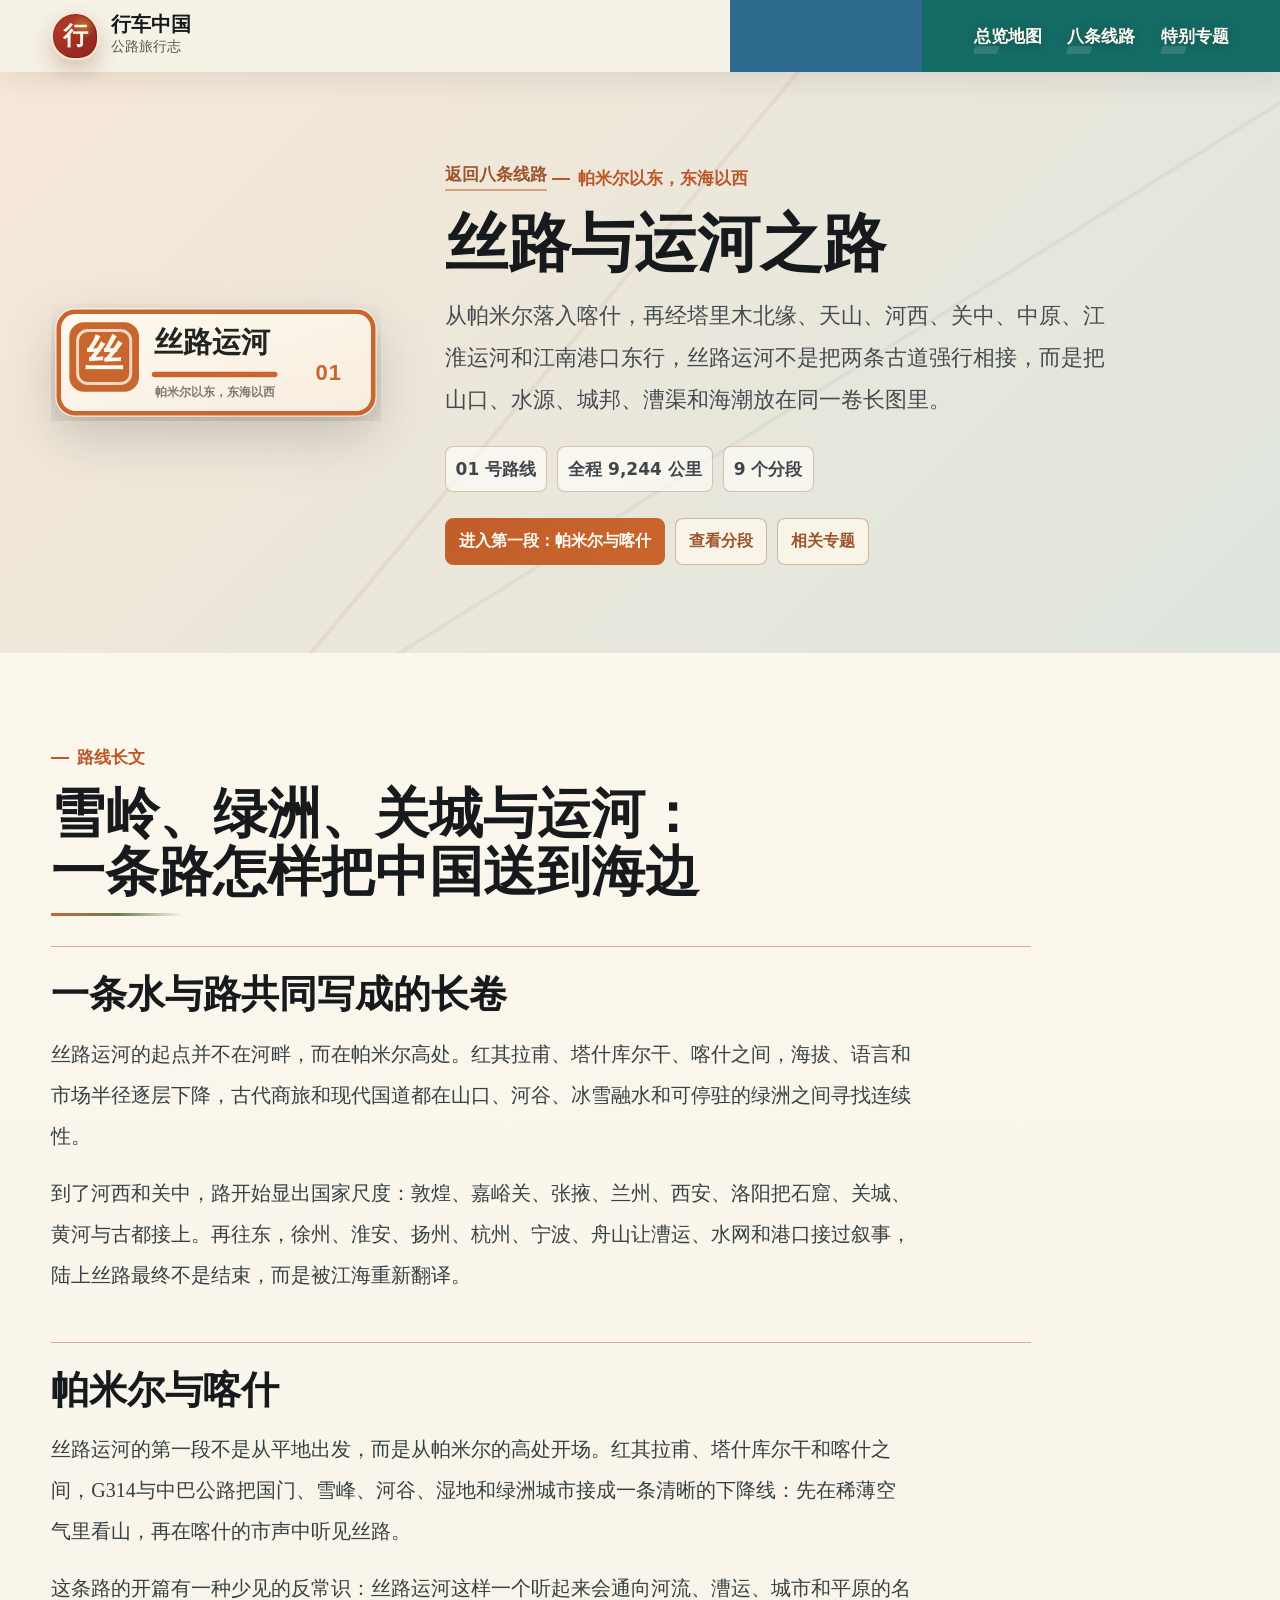
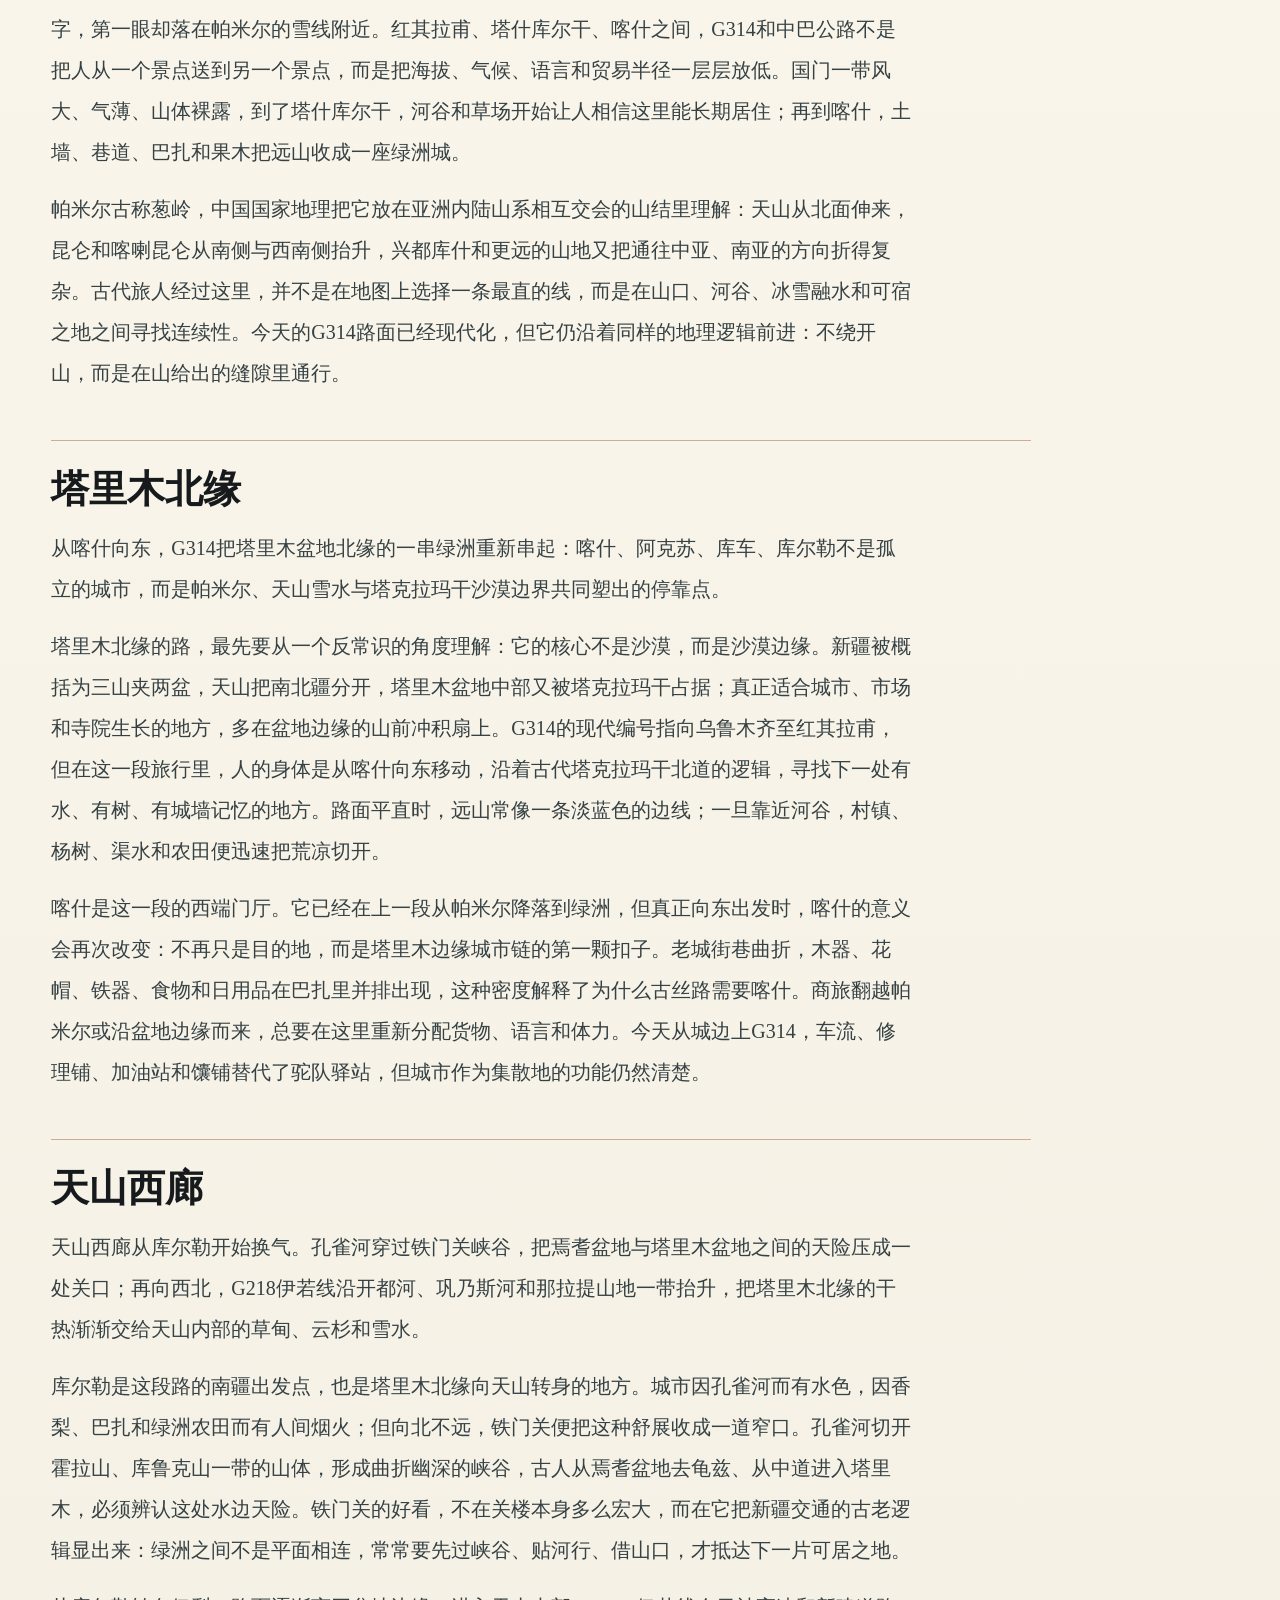
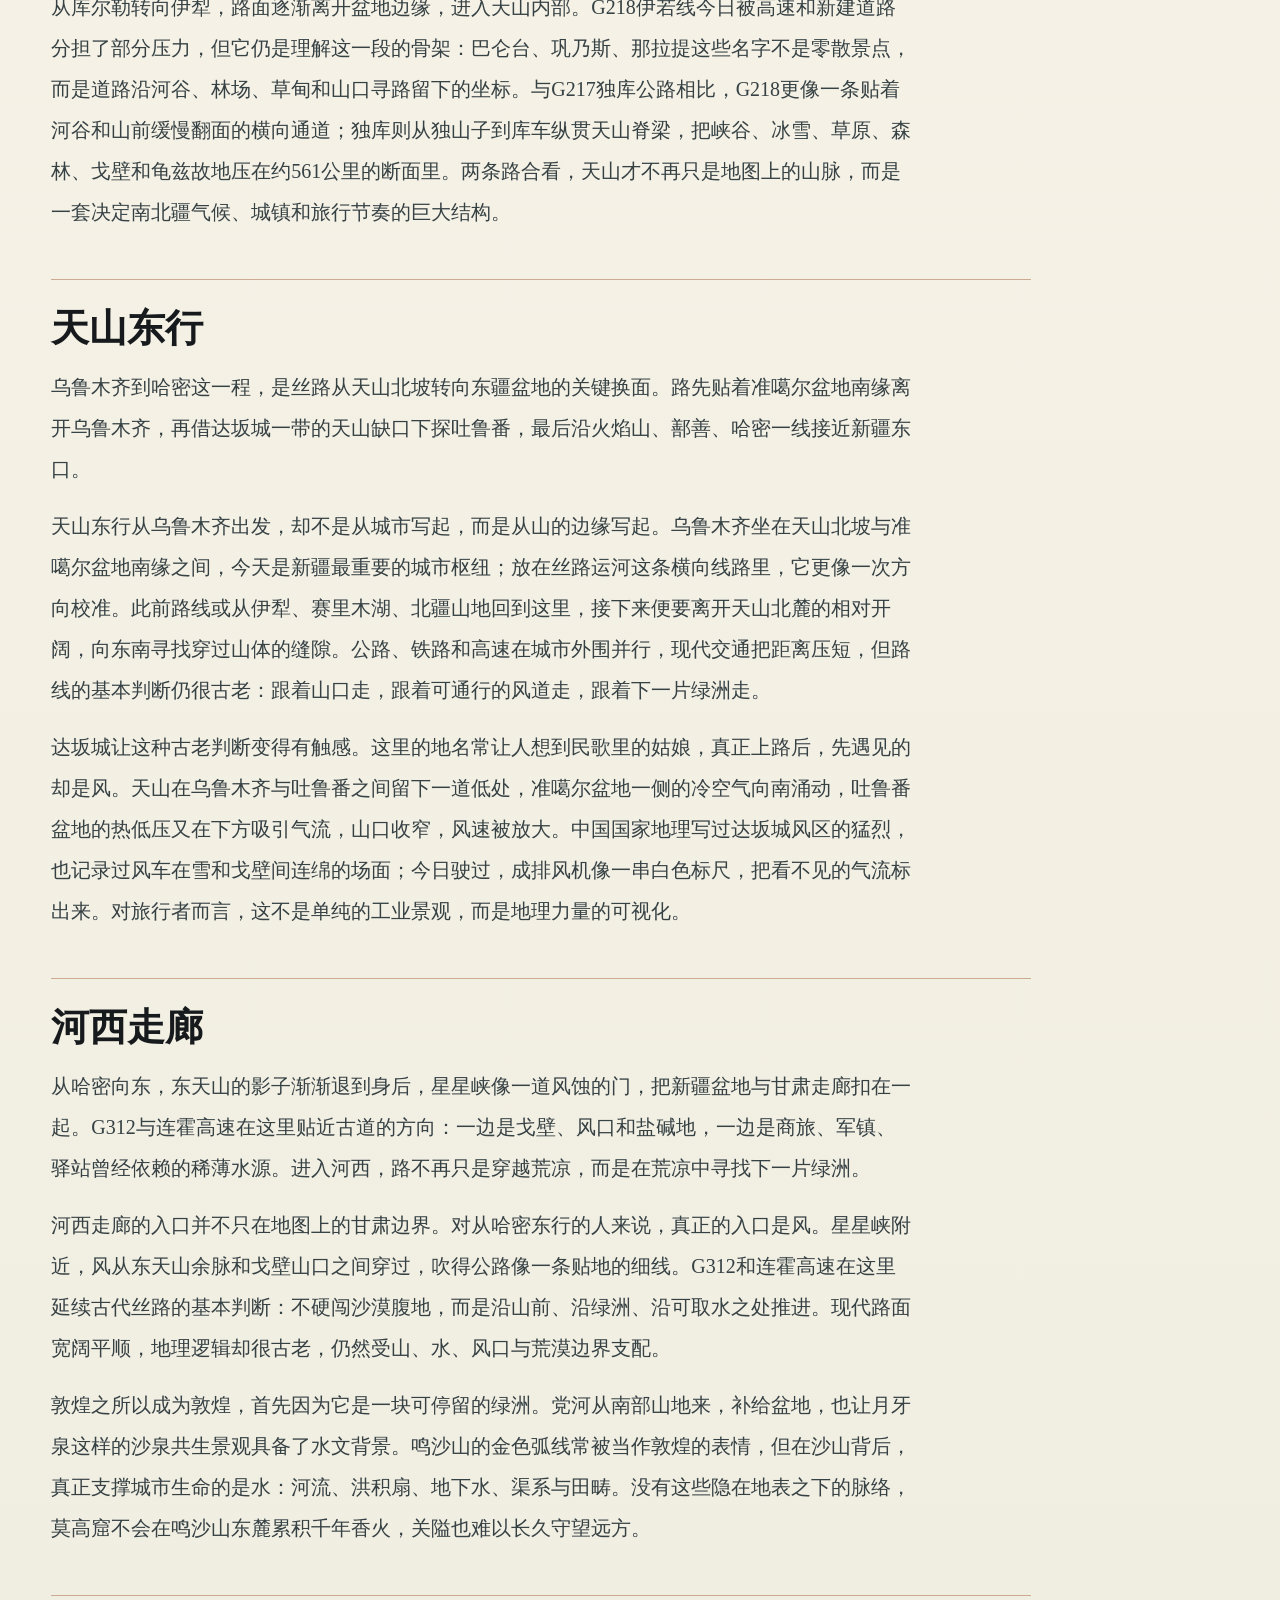
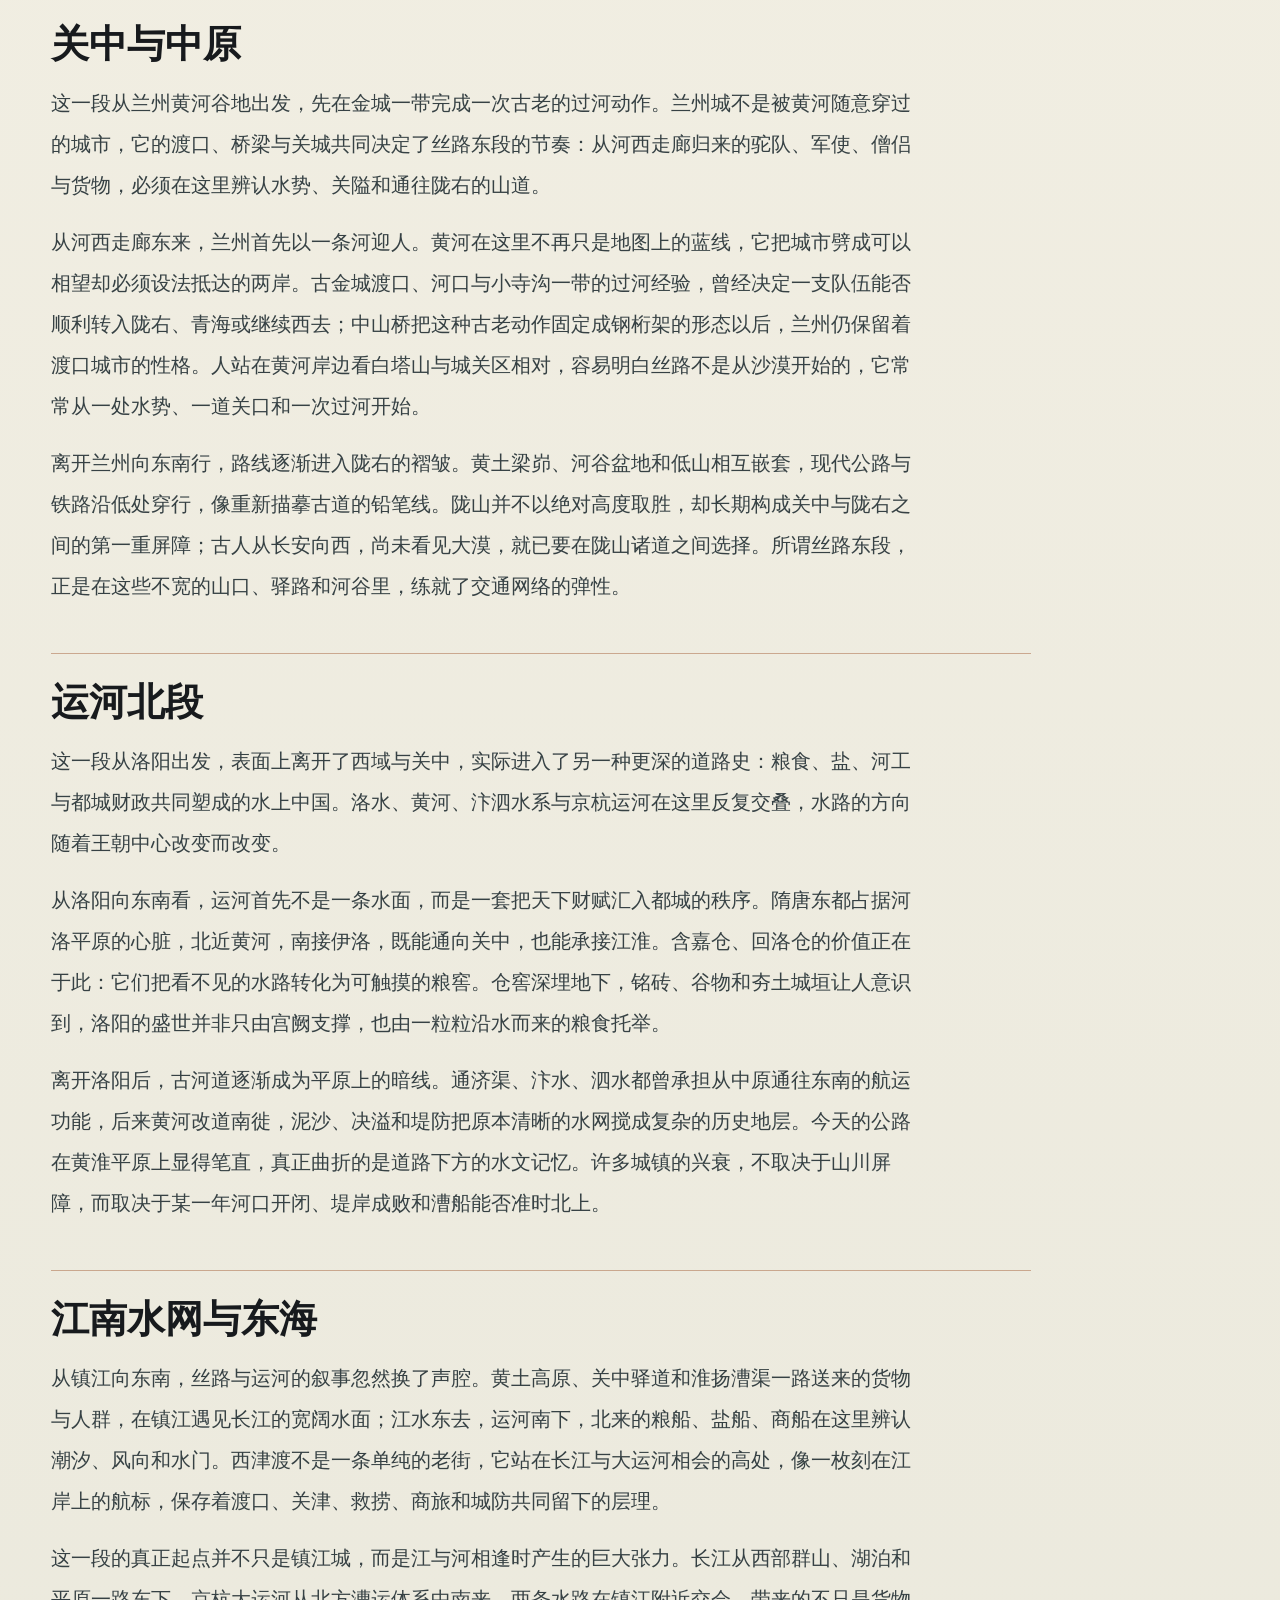
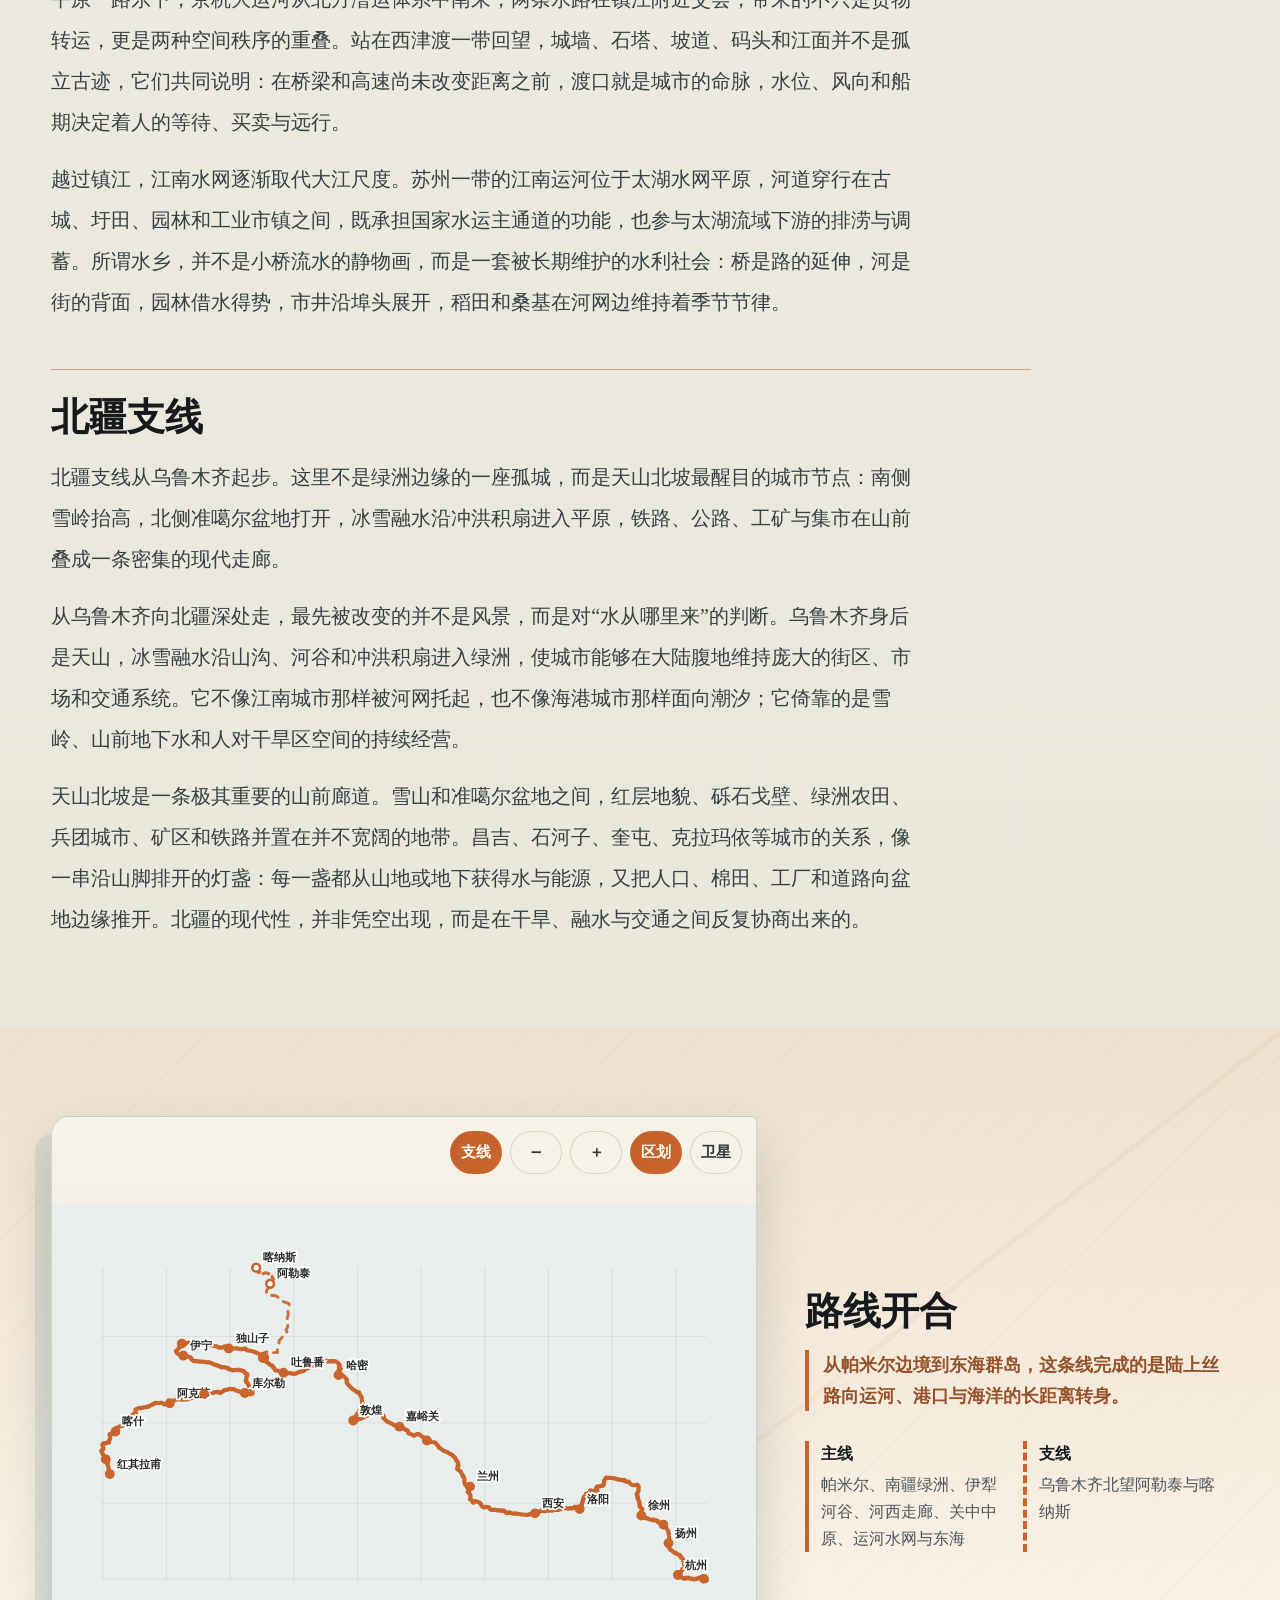
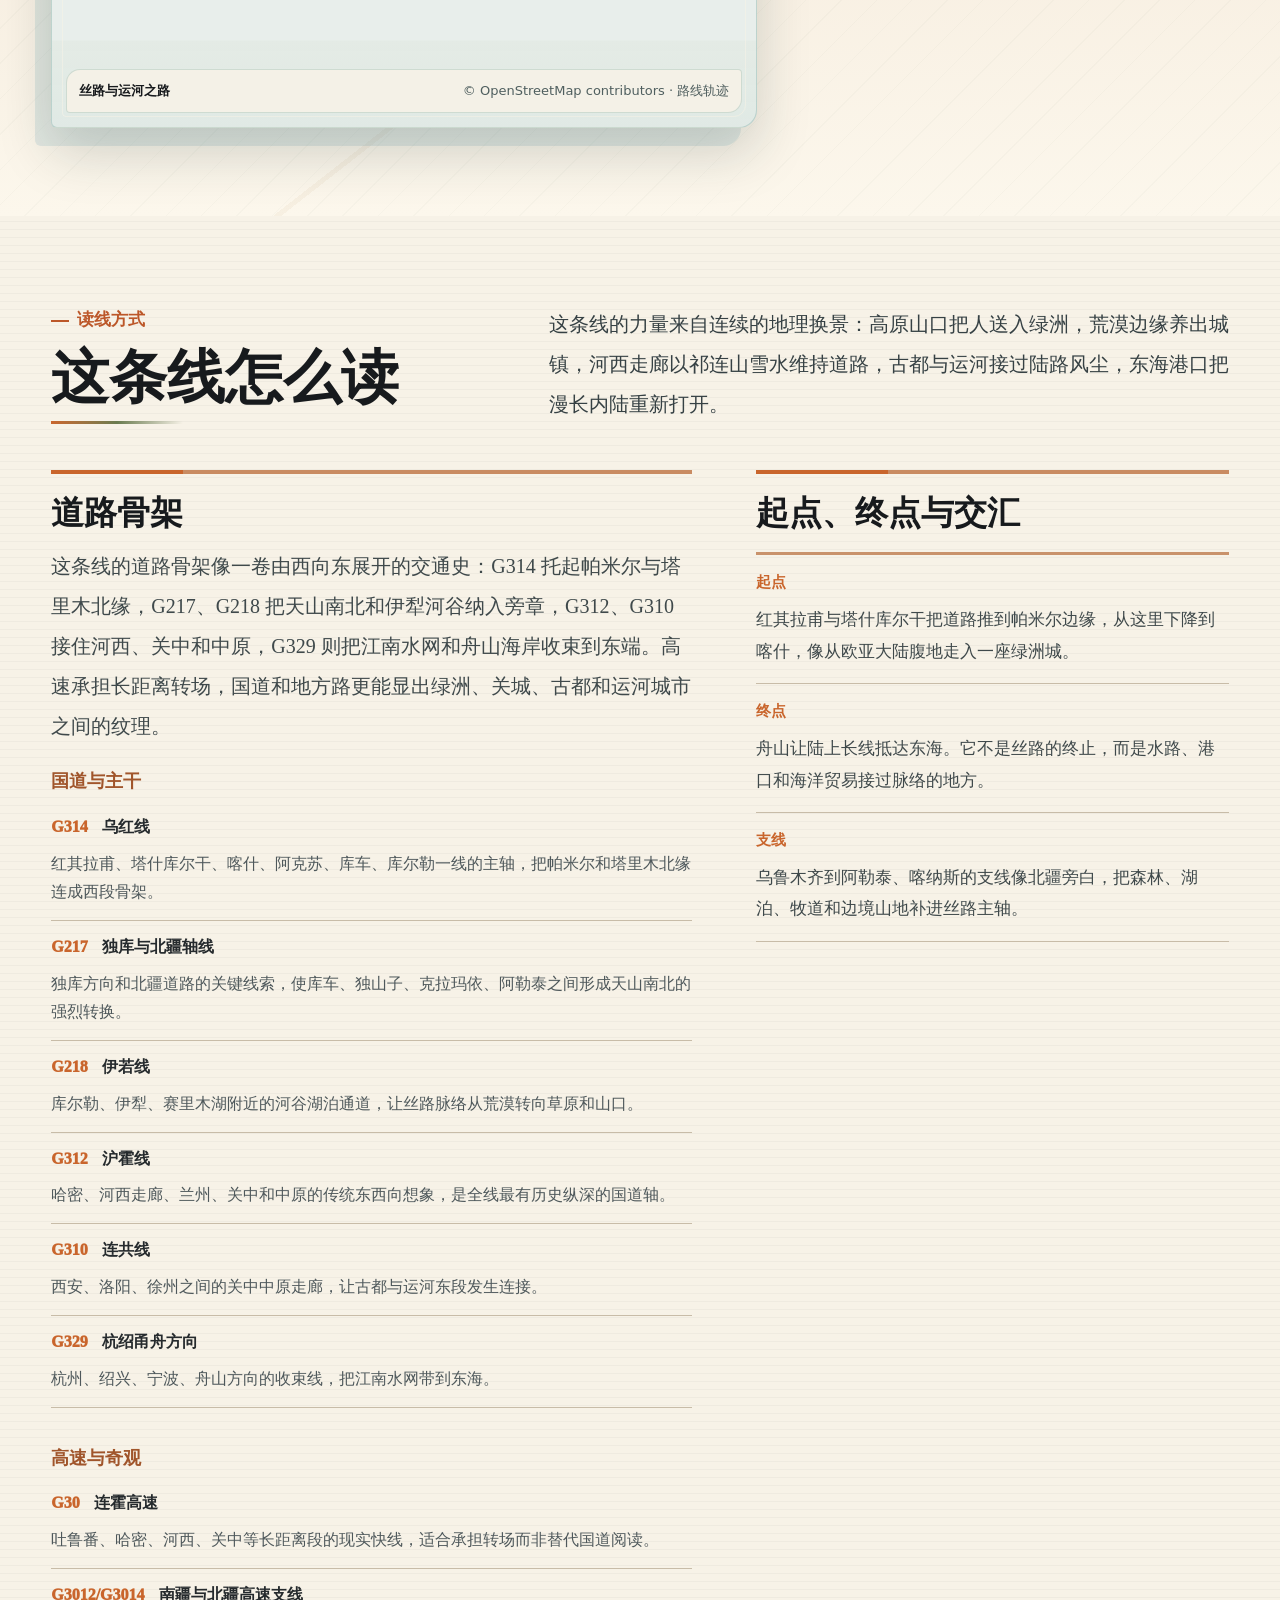
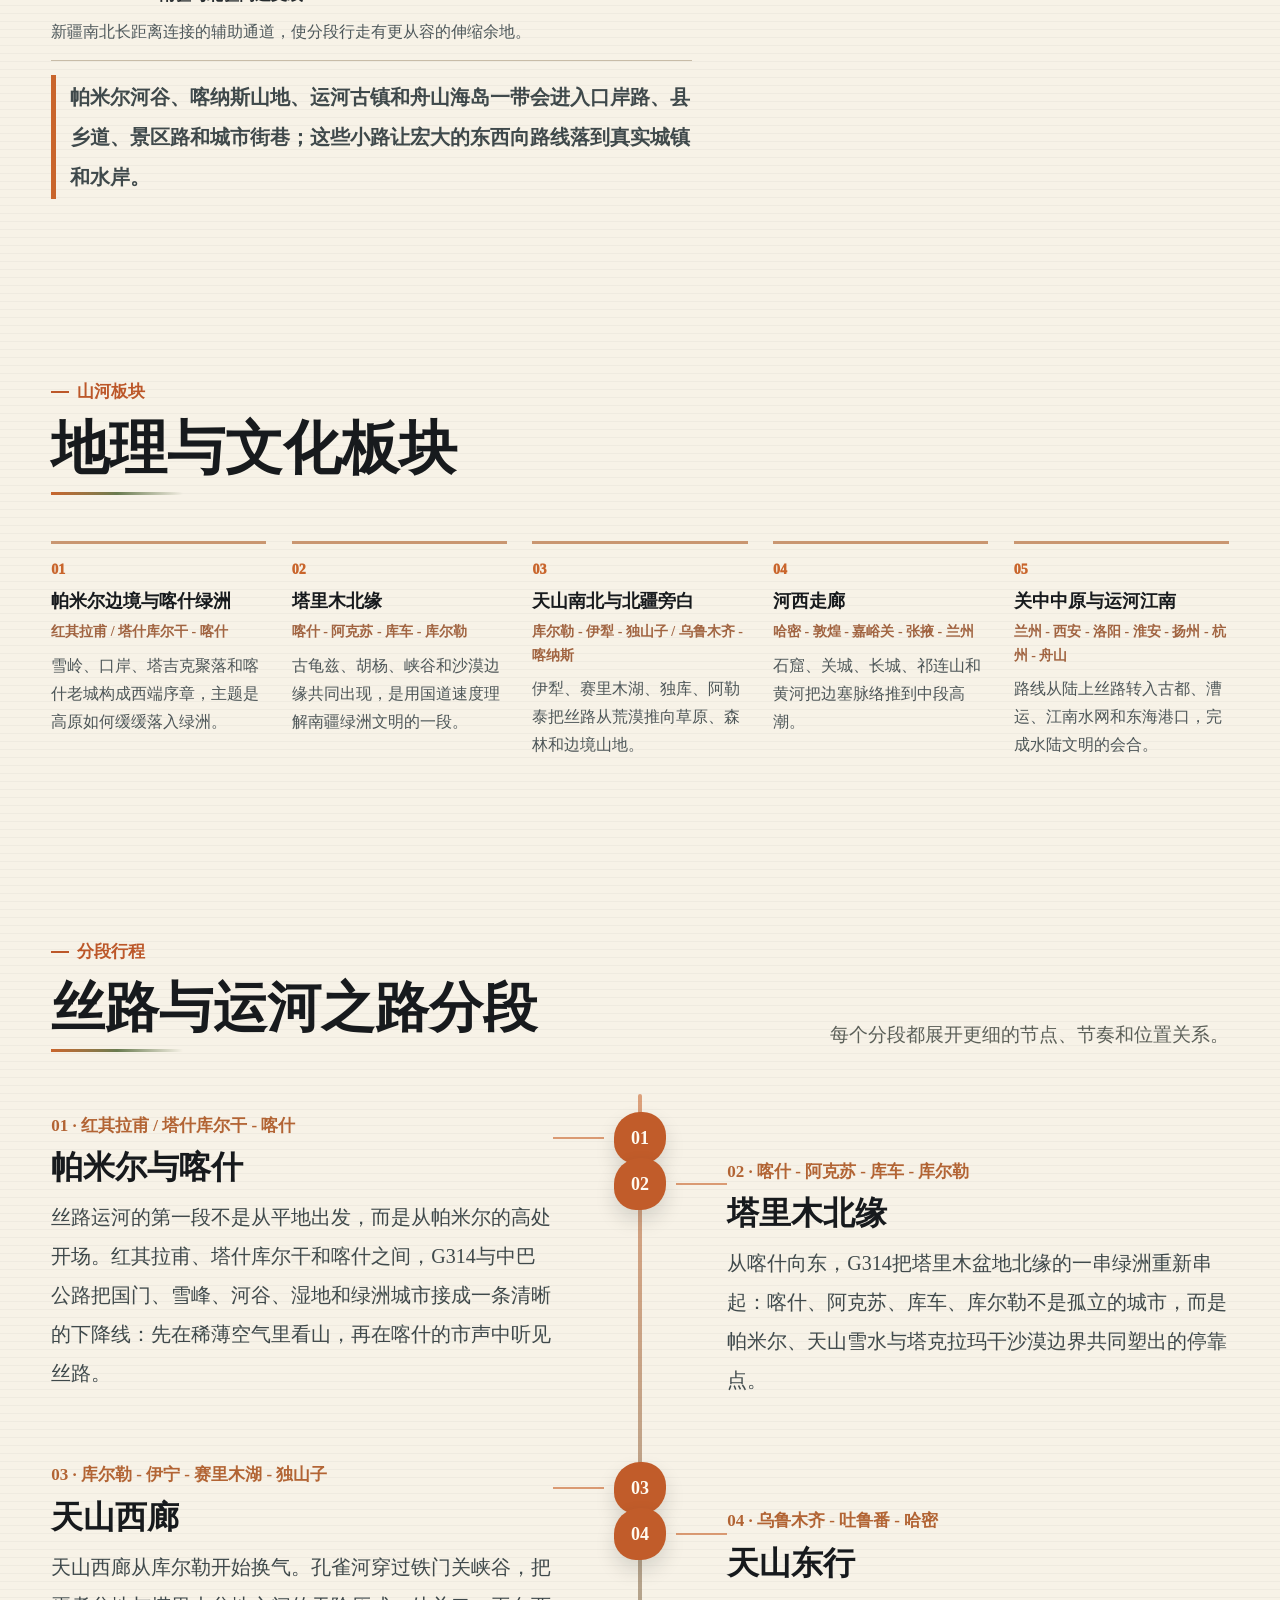
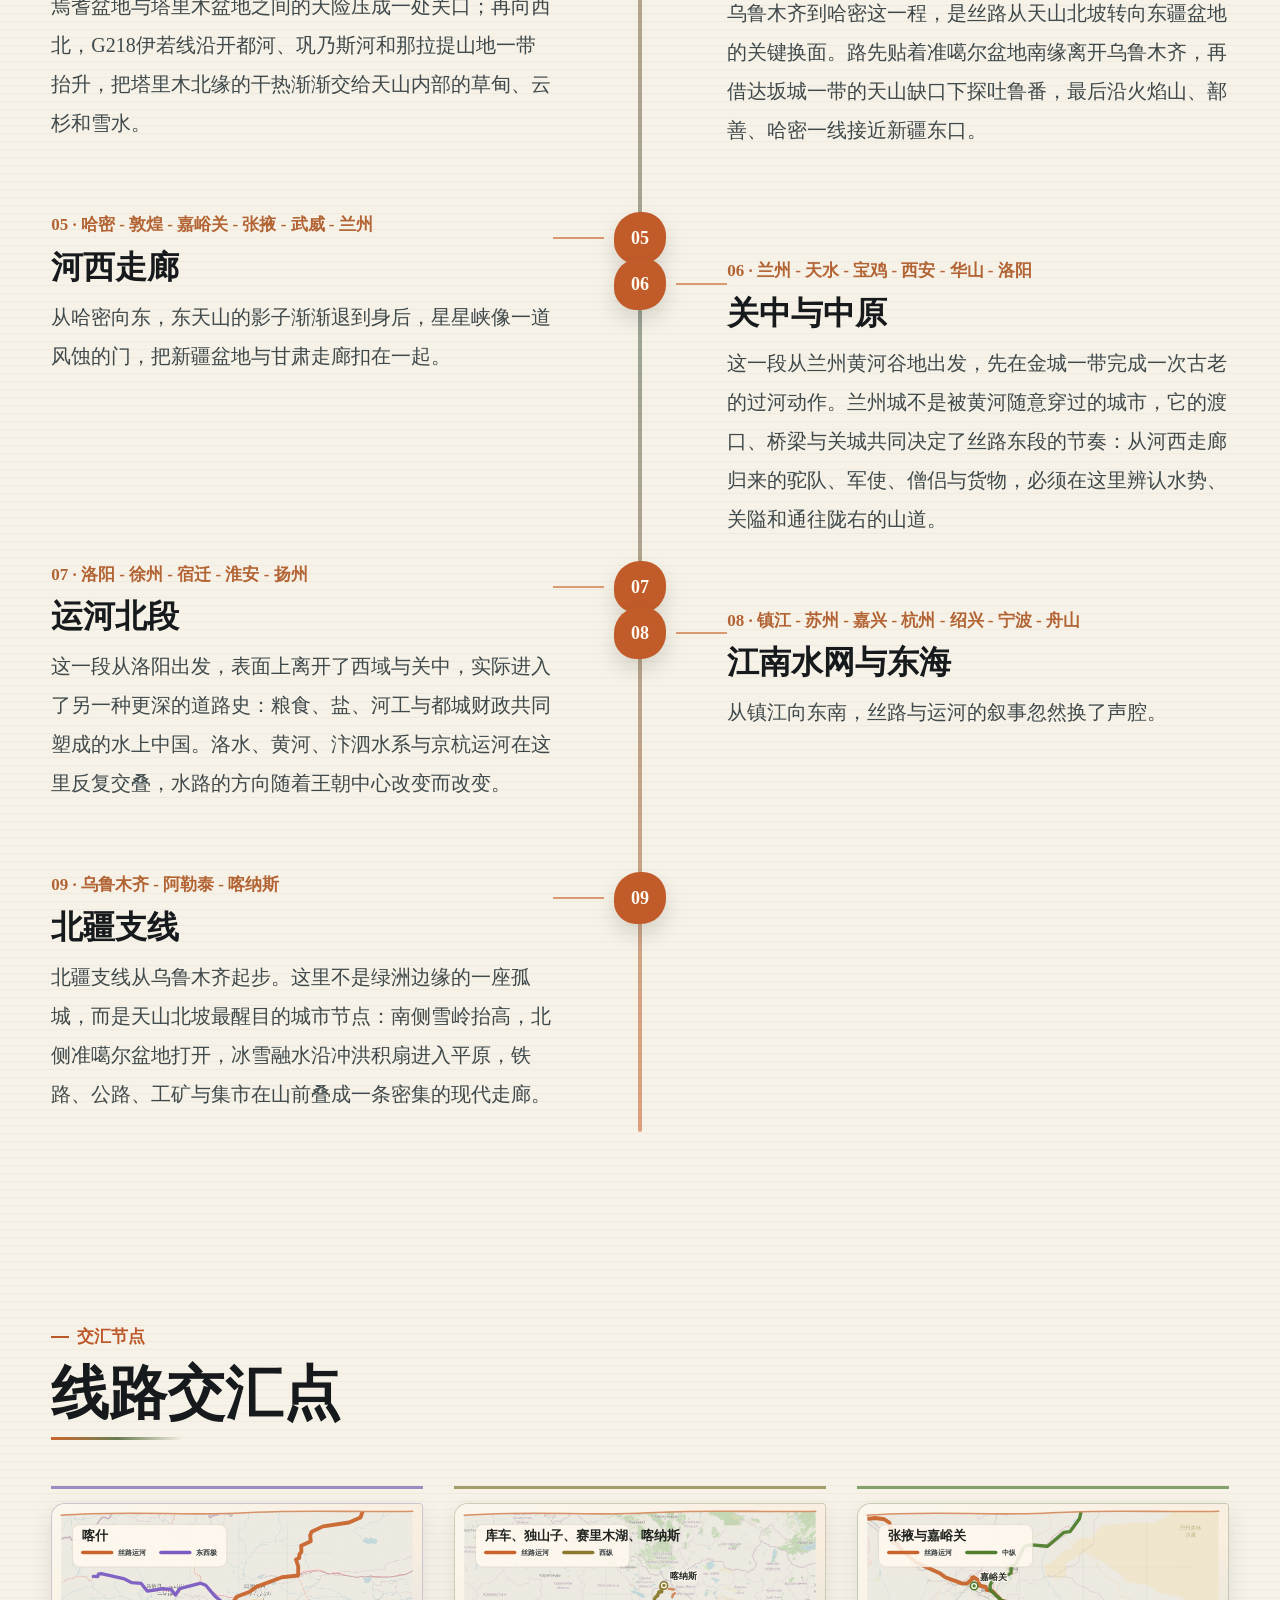
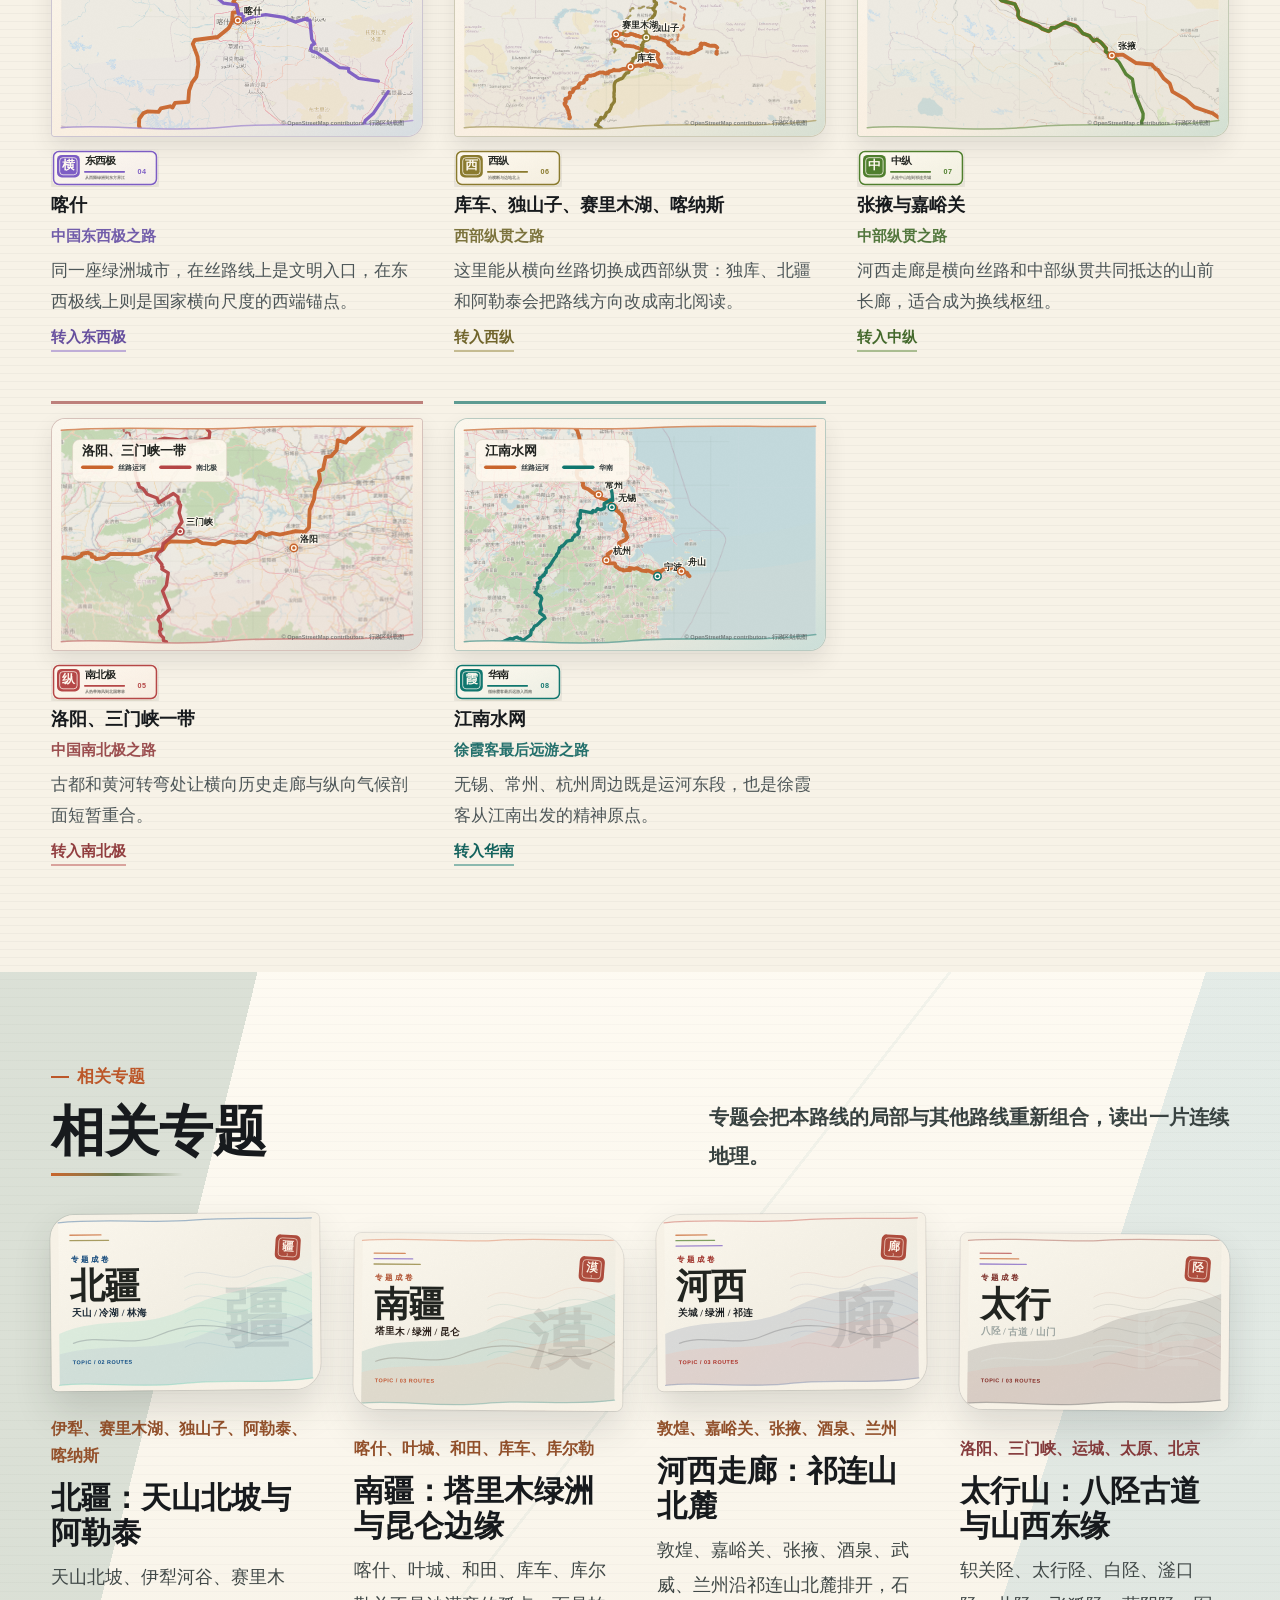
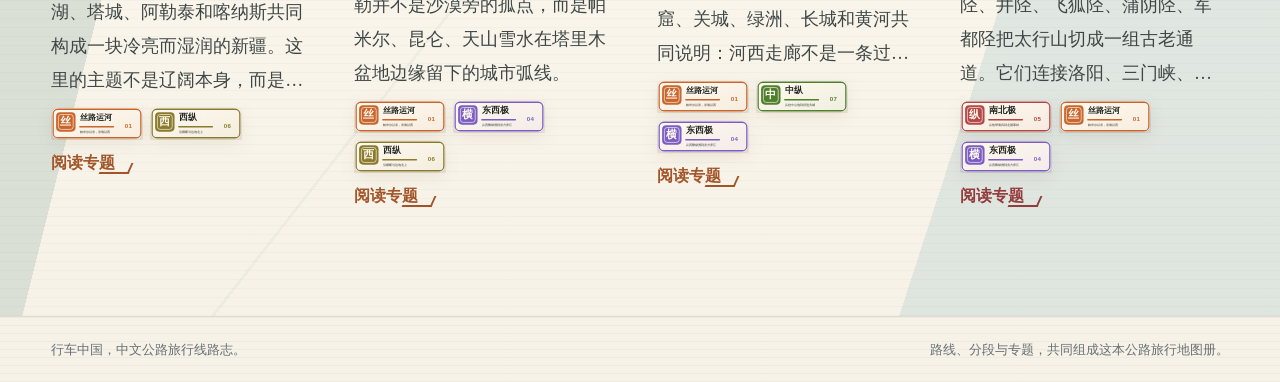
==== route.html @ 734d73d6 "Initial site" ====
<!doctype html>
<html lang="zh-CN">
  <head>
    <meta charset="utf-8">
    <meta name="viewport" content="width=device-width, initial-scale=1">
    <title>路线主页 | 行车中国</title>
    <meta
      name="description"
      content="行车中国单条路线文章，展示路线地图、道路骨架、地理板块、分段入口和相关专题。"
    >
    <link rel="stylesheet" href="styles.css?v=20260601-side-panel-flow-2">
  </head>
  <body>
    <header class="site-header">
      <a class="brand" href="index.html#top" aria-label="行车中国首页">
        <span class="brand-mark">行</span>
        <span>
          <strong>行车中国</strong>
          <small>公路旅行志</small>
        </span>
      </a>
      <nav class="main-nav" aria-label="主导航">
        <a href="index.html#top">总览地图</a>
        <a href="index.html#routes">八条线路</a>
        <a href="index.html#topics">特别专题</a>
      </nav>
    </header>

    <main class="route-page">
      <section class="route-hero">
        <figure class="route-home-logo">
          <img id="routeLogo" alt="">
        </figure>
        <div class="route-home-copy">
          <a class="back-link" href="index.html#routes">返回八条线路</a>
          <p class="eyebrow" id="routeKicker">路线主页</p>
          <h1 id="routeTitle">路线主页</h1>
          <p class="lede" id="routeDeck"></p>
          <div class="route-home-meta" id="routeMeta" aria-label="路线基本信息"></div>
          <div class="route-home-actions">
            <a class="route-action is-primary" id="firstSectionLink" href="#">进入第一段</a>
            <a class="route-action" href="#segments">查看分段</a>
            <a class="route-action" href="#relatedTopics">相关专题</a>
          </div>
        </div>
      </section>

      <section class="route-article-section" id="routeArticleSection">
        <div class="section-heading">
          <div>
            <p class="eyebrow">路线长文</p>
            <h2 id="routeArticleTitle">沿线风土与历史地理</h2>
          </div>
        </div>
        <article class="route-article-body" id="routeArticleBody"></article>
      </section>

      <section class="route-map-section" aria-label="路线地图">
        <div class="route-map-shell">
          <div class="map-panel route-map-panel">
            <div class="map-toolbar" aria-label="地图视图">
              <button class="tool-button is-active" id="routeToggleBranch" type="button" title="显示或隐藏支线">支线</button>
              <button class="tool-button" id="routeMapZoomOut" type="button" title="缩小地图">−</button>
              <button class="tool-button" id="routeMapZoomIn" type="button" title="放大地图">＋</button>
              <button class="tool-button is-active" id="routeBasemapAdmin" type="button" title="显示行政区划图">区划</button>
              <button class="tool-button" id="routeBasemapSatellite" type="button" title="显示卫星图">卫星</button>
            </div>
            <svg id="routeDetailMap" role="img" aria-label="当前路线地图" viewBox="0 0 1000 620"></svg>
            <div class="map-caption">
              <span id="routeMapCaption"></span>
              <span id="routeMapAttribution"></span>
            </div>
          </div>
          <aside class="route-map-summary">
            <h2>路线开合</h2>
            <p id="terminalArc"></p>
            <dl class="line-list">
              <div>
                <dt>主线</dt>
                <dd id="mainLabel"></dd>
              </div>
              <div>
                <dt>支线</dt>
                <dd id="branchLabel"></dd>
              </div>
            </dl>
          </aside>
        </div>
      </section>

      <section class="route-overview-section">
        <div class="section-heading">
          <div>
            <p class="eyebrow">读线方式</p>
            <h2>这条线怎么读</h2>
          </div>
          <p class="section-intro" id="routeOverview"></p>
        </div>
        <div class="route-anatomy-grid">
          <article>
            <h3>道路骨架</h3>
            <p id="roadSpineSummary"></p>
            <div class="road-spine-groups compact">
              <div>
                <h4>国道与主干</h4>
                <div class="road-chip-grid" id="primaryRoads"></div>
              </div>
              <div>
                <h4>高速与奇观</h4>
                <div class="road-chip-grid" id="expresswayRoads"></div>
              </div>
            </div>
            <p class="road-note" id="localRoadNote"></p>
          </article>
          <article>
            <h3>起点、终点与交汇</h3>
            <div class="terminal-grid vertical">
              <div>
                <span>起点</span>
                <p id="terminalStart"></p>
              </div>
              <div>
                <span>终点</span>
                <p id="terminalEnd"></p>
              </div>
              <div>
                <span>支线</span>
                <p id="terminalBranch"></p>
              </div>
            </div>
          </article>
        </div>
      </section>

      <section class="route-block-section">
        <div class="section-heading">
          <div>
            <p class="eyebrow">山河板块</p>
            <h2>地理与文化板块</h2>
          </div>
        </div>
        <div class="geo-blocks" id="geoBlocks"></div>
      </section>

      <section class="segment-section" id="segments">
        <div class="section-heading">
          <div>
            <p class="eyebrow">分段行程</p>
            <h2 id="segmentTitle">路线分段</h2>
          </div>
          <p class="section-intro">每个分段都展开更细的节点、节奏和位置关系。</p>
        </div>
        <div class="segments" id="segmentsList"></div>
      </section>

      <section class="route-block-section">
        <div class="section-heading">
          <div>
            <p class="eyebrow">交汇节点</p>
            <h2>线路交汇点</h2>
          </div>
        </div>
        <div class="crossing-list" id="crossingsList"></div>
      </section>

      <section class="topic-section" id="relatedTopics">
        <div class="section-heading">
          <div>
            <p class="eyebrow">相关专题</p>
            <h2>相关专题</h2>
          </div>
          <p class="section-intro">专题会把本路线的局部与其他路线重新组合，读出一片连续地理。</p>
        </div>
        <div class="topic-grid" id="relatedTopicGrid"></div>
      </section>
    </main>

    <footer class="site-footer">
      <span>行车中国，中文公路旅行线路志。</span>
      <span>路线、分段与专题，共同组成这本公路旅行地图册。</span>
    </footer>

    <script src="route.js?v=20260601-research" type="module"></script>
  </body>
</html>
---- styles.css ----
:root {
  color-scheme: light;
  --theme: #c9502d;
  --theme-accent: #08706d;
  --ink: #171a1d;
  --muted: #53574f;
  --faint: #e8ece4;
  --paper: #f7f2e7;
  --paper-deep: #d8ded4;
  --line: #c8cfc3;
  --charcoal: #15191e;
  --cinnabar: #b73a2b;
  --seal: #8d241e;
  --gold: #c9912d;
  --mountain: #0a645f;
  --bright-blue: #1d5f86;
  --leaf: #2f8a67;
  --coral: #d55638;
  --mineral: #0b7771;
  --lake: #6fa8b7;
  --ivory: #f7f2e7;
  --font-ui: ui-sans-serif, system-ui, -apple-system, BlinkMacSystemFont, "PingFang SC", "Hiragino Sans GB", "Noto Sans CJK SC", "Microsoft YaHei", sans-serif;
  --font-fangsong: "STFangsong", "FangSong", "FangSong_GB2312", "仿宋", "仿宋_GB2312", "Songti SC", "STSong", "Source Han Serif SC", "Noto Serif CJK SC", serif;
  --font-sans: var(--font-ui);
  --font-serif: "Songti SC", "STSong", "Source Han Serif SC", "Noto Serif CJK SC", "SimSun", serif;
  --font-kai: "Kaiti SC", "STKaiti", "FZKai-Z03S", "KaiTi", var(--font-serif);
  --font-reading: var(--font-fangsong);
  --shadow: 0 28px 60px rgba(21, 25, 30, 0.2);
  --soft-shadow: 0 14px 34px rgba(21, 25, 30, 0.12);
}

* {
  box-sizing: border-box;
}

html {
  scroll-behavior: smooth;
}

body {
  margin: 0;
  background:
    linear-gradient(115deg, rgba(29, 95, 134, 0.1) 0 24%, transparent 24% 100%),
    linear-gradient(245deg, rgba(10, 100, 95, 0.11) 0 30%, transparent 30% 100%),
    repeating-linear-gradient(0deg, rgba(22, 29, 27, 0.035) 0 1px, transparent 1px 8px),
    var(--paper);
  color: var(--ink);
  font-family: var(--font-sans);
  font-size: clamp(16px, 0.95vw, 18px);
  font-weight: 400;
  line-height: 1.68;
  text-rendering: optimizeLegibility;
  -webkit-font-smoothing: antialiased;
}

button,
a {
  color: inherit;
}

button {
  font: inherit;
}

.site-header {
  position: sticky;
  top: 0;
  z-index: 20;
  display: flex;
  align-items: center;
  justify-content: space-between;
  gap: 24px;
  min-height: 72px;
  padding: 12px clamp(18px, 4vw, 56px);
  border-bottom: 0;
  background:
    linear-gradient(90deg, rgba(247, 242, 231, 0.96) 0 57%, rgba(29, 95, 134, 0.9) 57% 72%, rgba(10, 100, 95, 0.94) 72% 100%);
  box-shadow: 0 10px 28px rgba(21, 25, 30, 0.08);
  backdrop-filter: blur(16px);
}

.brand {
  display: inline-flex;
  align-items: center;
  gap: 12px;
  font-family: var(--font-ui);
  text-decoration: none;
}

.brand-mark {
  display: grid;
  width: 48px;
  height: 48px;
  place-items: center;
  border: 2px solid rgba(255, 245, 220, 0.92);
  border-radius: 50% 48% 42% 48%;
  background:
    radial-gradient(circle at 68% 28%, rgba(197, 145, 45, 0.68), transparent 30%),
    linear-gradient(135deg, var(--cinnabar), var(--seal));
  color: #fff9ed;
  font-family: var(--font-kai);
  font-size: 25px;
  font-weight: 900;
  box-shadow: inset 0 0 0 1px rgba(99, 21, 15, 0.42), 0 11px 22px rgba(117, 45, 24, 0.24);
}

.brand strong,
.brand small {
  display: block;
}

.brand strong {
  font-family: var(--font-serif);
  font-size: 20px;
  font-weight: 900;
  line-height: 1.1;
}

.brand small {
  color: var(--muted);
  font-family: var(--font-ui);
  font-size: 14px;
}

.main-nav {
  display: flex;
  align-items: center;
  gap: clamp(14px, 2vw, 26px);
  color: #fffaf0;
  font-family: var(--font-ui);
  font-size: 17px;
  font-weight: 900;
  text-shadow: 0 1px 12px rgba(21, 25, 30, 0.34);
}

.main-nav a {
  position: relative;
  padding: 8px 0;
  text-decoration: none;
}

.main-nav a::after {
  content: "";
  position: absolute;
  right: 0;
  bottom: 4px;
  left: 0;
  height: 8px;
  z-index: -1;
  border-radius: 999px;
  background: currentColor;
  opacity: 0.14;
  transform: skewX(-18deg) scaleX(0.36);
  transform-origin: left center;
  transition: opacity 160ms ease, transform 160ms ease;
}

.main-nav a:hover {
  color: color-mix(in srgb, var(--theme) 74%, #20231f);
}

.main-nav a:hover::after {
  opacity: 0.22;
  transform: skewX(-18deg) scaleX(1);
}

main {
  overflow: hidden;
}

.atlas {
  position: relative;
  display: grid;
  grid-template-columns: minmax(320px, 0.82fr) minmax(460px, 1.18fr);
  gap: clamp(28px, 5vw, 76px);
  align-items: stretch;
  min-height: calc(100vh - 112px);
  padding: clamp(24px, 4vw, 52px) clamp(18px, 4vw, 56px) clamp(28px, 4vw, 56px);
  background:
    linear-gradient(112deg, #f7f2e7 0 42%, #dce8e3 42% 46%, #1d5f86 46% 60%, #0b7771 60% 72%, #f7f2e7 72% 100%),
    var(--paper);
}

.atlas::before,
.atlas::after,
.route-hero::before,
.section-hero::before,
.topic-hero::before,
.route-map-section::before,
.topic-map-section::before {
  position: absolute;
  pointer-events: none;
}

.atlas::before {
  content: "";
  inset: 0;
  z-index: 0;
  background:
    radial-gradient(circle at 12% 18%, rgba(255, 255, 255, 0.32) 0 5px, transparent 6px),
    linear-gradient(138deg, transparent 0 45%, rgba(247, 242, 231, 0.26) 45% 45.45%, transparent 45.45%),
    linear-gradient(150deg, transparent 0 61%, rgba(21, 25, 30, 0.12) 61% 61.35%, transparent 61.35%),
    repeating-linear-gradient(135deg, transparent 0 27px, rgba(247, 242, 231, 0.09) 27px 28px);
  opacity: 0.82;
}

.atlas::after {
  content: "山河入卷";
  top: clamp(82px, 11vw, 150px);
  left: clamp(20px, 5vw, 74px);
  z-index: 0;
  color: rgba(141, 36, 30, 0.13);
  font-family: var(--font-serif);
  font-size: clamp(72px, 10vw, 142px);
  font-weight: 900;
  line-height: 0.92;
  writing-mode: vertical-rl;
}

.atlas-copy {
  position: relative;
  z-index: 1;
  display: flex;
  min-width: 0;
  flex-direction: column;
  justify-content: center;
  padding: 16px 0 32px;
}

.eyebrow {
  display: inline-flex;
  width: fit-content;
  align-items: center;
  gap: 8px;
  margin: 0 0 12px;
  color: color-mix(in srgb, var(--theme) 78%, var(--seal));
  font-family: var(--font-kai);
  font-size: 17px;
  font-weight: 800;
  letter-spacing: 0;
  text-transform: none;
}

.eyebrow::before {
  content: "";
  width: 18px;
  height: 2px;
  background: currentColor;
}

h1,
h2,
h3,
p {
  overflow-wrap: anywhere;
}

h1 {
  max-width: 760px;
  margin: 0;
  font-family: var(--font-serif);
  font-size: clamp(44px, 4.9vw, 68px);
  font-weight: 900;
  line-height: 1.02;
  letter-spacing: 0;
  text-wrap: pretty;
}

h2 {
  margin: 0;
  font-family: var(--font-serif);
  font-size: clamp(34px, 4.2vw, 56px);
  font-weight: 900;
  line-height: 1.08;
  letter-spacing: 0;
  text-wrap: balance;
}

h3 {
  margin: 0;
  font-family: var(--font-serif);
  font-size: 22px;
  font-weight: 900;
  line-height: 1.25;
  letter-spacing: 0;
}

h4 {
  margin: 0;
  font-family: var(--font-serif);
  font-size: 18px;
  font-weight: 900;
  line-height: 1.25;
  letter-spacing: 0;
}

.lede {
  max-width: 680px;
  margin: 24px 0 0;
  color: #474a43;
  font-family: var(--font-reading);
  font-size: clamp(21px, 2vw, 25px);
  line-height: 1.9;
}

.stats-strip {
  display: flex;
  flex-wrap: wrap;
  gap: 10px;
  margin-top: 26px;
}

.stats-strip span {
  display: inline-flex;
  min-height: 38px;
  align-items: center;
  border: 0;
  border-left: 5px solid var(--theme);
  border-radius: 0;
  padding: 7px 12px 7px 10px;
  background: rgba(247, 242, 231, 0.68);
  color: #41423c;
  font-family: var(--font-ui);
  font-size: 17px;
  box-shadow: 12px 12px 0 rgba(10, 100, 95, 0.12);
}

.stats-strip strong {
  color: var(--ink);
}

.route-pills {
  display: flex;
  flex-wrap: wrap;
  gap: 9px 16px;
  margin-top: 28px;
}

.route-pill,
.tool-button {
  min-height: 38px;
  border: 1px solid rgba(91, 70, 39, 0.18);
  border-radius: 999px;
  background: rgba(255, 249, 236, 0.78);
  color: #32383c;
  cursor: pointer;
  font-family: var(--font-ui);
  font-size: 15px;
  font-weight: 800;
  transition: border-color 160ms ease, background 160ms ease, transform 160ms ease;
}

.route-pill {
  position: relative;
  border: 0;
  border-radius: 0;
  padding: 8px 0 9px;
  background: transparent;
  color: #262b2d;
  font-weight: 900;
}

.route-pill::after {
  content: "";
  position: absolute;
  right: 0;
  bottom: 5px;
  left: 0;
  height: 9px;
  z-index: -1;
  border-radius: 999px;
  background: var(--active, var(--theme));
  opacity: 0.17;
  transform: skewX(-16deg) scaleX(0.42);
  transform-origin: left center;
  transition: opacity 160ms ease, transform 160ms ease;
}

.route-pill:hover,
.tool-button:hover {
  transform: translateY(-1px);
}

.route-pill.is-active,
.tool-button.is-active {
  border-color: var(--active, #202427);
  background:
    linear-gradient(135deg, color-mix(in srgb, var(--active, #202427) 92%, #7f271e), var(--active, #202427));
  color: #fffdf8;
}

.route-pill.is-active {
  background: transparent;
  color: color-mix(in srgb, var(--active, var(--theme)) 82%, #171a1d);
}

.route-pill.is-active::after {
  opacity: 0.28;
  transform: skewX(-16deg) scaleX(1);
}

.map-panel {
  position: relative;
  z-index: 1;
  display: flex;
  min-height: min(72vh, 760px);
  overflow: hidden;
  border: 1px solid rgba(10, 100, 95, 0.18);
  border-radius: 18px 6px 18px 6px;
  background:
    linear-gradient(180deg, rgba(247, 242, 231, 0.92), rgba(222, 232, 227, 0.78)),
    #e9efec;
  box-shadow: 0 24px 54px rgba(19, 42, 46, 0.18), -16px 18px 0 rgba(111, 168, 183, 0.18);
}

.atlas .map-panel {
  align-self: stretch;
  transform: rotate(0.12deg);
}

.map-panel::before {
  content: "";
  position: absolute;
  inset: 10px;
  z-index: 1;
  border: 1px solid rgba(247, 242, 231, 0.56);
  border-radius: 12px 4px 12px 4px;
  pointer-events: none;
}

.map-toolbar {
  position: absolute;
  top: 14px;
  right: 14px;
  z-index: 2;
  display: flex;
  flex-wrap: wrap;
  justify-content: flex-end;
  gap: 8px;
  max-width: calc(100% - 28px);
}

.tool-button {
  min-width: 52px;
  padding: 8px 10px;
  background: rgba(247, 242, 231, 0.82);
}

.map-panel svg,
.section-overview-map svg {
  width: 100%;
  touch-action: none;
  cursor: grab;
  user-select: none;
}

#routeMap {
  min-height: 100%;
}

.map-panel svg.is-dragging,
.section-overview-map svg.is-dragging {
  cursor: grabbing;
}

.map-bg {
  fill: #edf1ed;
}

.tile-layer image {
  image-rendering: auto;
}

.tile-scrim {
  fill: color-mix(in srgb, var(--mineral) 12%, #edf1ed 88%);
  opacity: 0.2;
  pointer-events: none;
}

.tile-scrim.is-satellite {
  fill: #121619;
  opacity: 0.18;
}

.graticule {
  stroke: rgba(42, 48, 51, 0.12);
  stroke-width: 1;
}

.route-path {
  fill: none;
  stroke-linecap: round;
  stroke-linejoin: round;
  cursor: pointer;
  transition: opacity 160ms ease, stroke-width 160ms ease;
}

.route-hit {
  fill: none;
  stroke: transparent;
  stroke-linecap: round;
  stroke-linejoin: round;
  stroke-width: 18;
  cursor: pointer;
}

.marker-dot {
  stroke: #fffdf8;
  stroke-width: 3;
}

.marker-dot.is-branch {
  stroke-width: 3.6;
}

.marker-label {
  fill: #252a2d;
  paint-order: stroke;
  stroke: rgba(255, 253, 248, 0.96);
  stroke-width: 5;
  font-family: var(--font-ui);
  font-size: 15px;
  font-weight: 800;
}

.endpoint-label {
  fill: #5b6267;
  paint-order: stroke;
  stroke: rgba(255, 253, 248, 0.9);
  stroke-width: 4;
  font-family: var(--font-ui);
  font-size: 13px;
  font-weight: 700;
}

.map-caption {
  position: absolute;
  right: 14px;
  bottom: 14px;
  left: 14px;
  z-index: 2;
  display: flex;
  flex-wrap: wrap;
  justify-content: space-between;
  gap: 8px;
  border: 1px solid rgba(10, 100, 95, 0.16);
  border-radius: 14px 4px 14px 4px;
  padding: 10px 12px;
  background: rgba(247, 242, 231, 0.9);
  color: #4f5f5f;
  font-family: var(--font-ui);
  font-size: 13px;
}

.map-caption span:first-child {
  color: var(--ink);
  font-weight: 800;
}

.route-board,
.route-story,
.topic-section,
.segment-section,
.guide-section {
  padding: clamp(42px, 7vw, 88px) clamp(18px, 4vw, 56px);
}

.route-board,
.route-story,
.topic-section,
.segment-section,
.guide-section,
.route-overview-section,
.route-block-section,
.section-detail-grid,
.topic-article-grid {
  position: relative;
}

.route-board {
  background:
    linear-gradient(110deg, #f7f2e7 0 48%, #dce8e3 48% 52%, #1d5f86 52% 64%, #0b7771 64% 76%, #cfd8d1 76% 100%);
}

.route-board::before,
.topic-section::before {
  content: "";
  position: absolute;
  inset: 0;
  pointer-events: none;
  background:
    linear-gradient(140deg, transparent 0 51%, rgba(247, 242, 231, 0.3) 51% 51.3%, transparent 51.3%),
    repeating-linear-gradient(135deg, transparent 0 28px, rgba(247, 242, 231, 0.1) 28px 29px);
}

.route-board > *,
.topic-section > * {
  position: relative;
  z-index: 1;
}

.section-heading {
  display: flex;
  align-items: end;
  justify-content: space-between;
  gap: 18px;
  margin-bottom: 30px;
}

.section-heading h2::after {
  content: "";
  display: block;
  width: min(132px, 42vw);
  height: 3px;
  margin-top: 12px;
  background:
    linear-gradient(90deg, var(--theme), color-mix(in srgb, var(--theme-accent) 58%, var(--gold)), transparent);
}

.section-intro {
  max-width: 520px;
  margin: 0;
  color: #5b5f58;
  font-size: clamp(19px, 1.22vw, 22px);
  line-height: 1.9;
}

.route-overview-section .section-intro,
.route-block-section .section-intro {
  max-width: 680px;
  color: #364144;
  font-family: var(--font-reading);
  font-size: clamp(20px, 1.35vw, 23px);
  line-height: 2;
}

.route-overview-section .section-heading,
.route-block-section .section-heading {
  align-items: start;
  margin-bottom: clamp(28px, 4vw, 46px);
}

.route-overview-section .section-heading h2,
.route-block-section .section-heading h2 {
  font-size: clamp(36px, 4.5vw, 58px);
}

.route-board .section-intro,
.topic-section .section-intro {
  border-left: 5px solid currentColor;
  border-radius: 18px 4px 18px 4px;
  padding: 10px 14px;
  background: rgba(247, 242, 231, 0.74);
  color: #1f2525;
  font-weight: 800;
  box-shadow: 12px 12px 0 rgba(10, 100, 95, 0.1);
}

.route-grid {
  display: grid;
  grid-template-columns: 1fr;
  gap: 0;
  max-width: 1180px;
  margin: 0 auto;
  border-top: 3px solid rgba(23, 26, 29, 0.72);
  border-bottom: 1px solid color-mix(in srgb, var(--mineral) 28%, var(--line));
  background:
    linear-gradient(90deg, rgba(247, 242, 231, 0.68), rgba(247, 242, 231, 0.34)),
    repeating-linear-gradient(0deg, transparent 0 52px, rgba(10, 100, 95, 0.045) 52px 53px);
}

.route-card {
  position: relative;
  display: grid;
  grid-template-columns: minmax(150px, 0.22fr) minmax(0, 1fr) auto;
  gap: clamp(18px, 3vw, 38px);
  min-height: 0;
  overflow: hidden;
  align-items: center;
  border: 0;
  border-bottom: 1px solid color-mix(in srgb, var(--card-color) 26%, var(--line));
  border-radius: 0;
  padding: clamp(18px, 2.4vw, 28px) 0;
  background: transparent;
  color: var(--ink);
  cursor: pointer;
  text-decoration: none;
  text-align: left;
  transition: transform 160ms ease, box-shadow 160ms ease, border-color 160ms ease;
}

.route-card::before {
  content: "";
  position: absolute;
  top: clamp(18px, 2.4vw, 28px);
  bottom: clamp(18px, 2.4vw, 28px);
  left: 0;
  width: 5px;
  border: 0;
  border-radius: 999px;
  background: var(--card-color);
  pointer-events: none;
}

.route-card::after {
  content: attr(data-order);
  justify-self: end;
  color: color-mix(in srgb, var(--card-color) 72%, #243034);
  font-family: var(--font-serif);
  font-size: clamp(38px, 4.2vw, 64px);
  font-weight: 900;
  line-height: 1;
  opacity: 0.28;
}

.route-card:nth-child(2n) {
  margin-top: 0;
}

.route-card:nth-child(3n) {
  margin-top: 0;
}

.route-card:hover,
.route-card.is-active {
  transform: translateX(8px);
  box-shadow: none;
}

.route-card.is-active {
  border-color: color-mix(in srgb, var(--card-color) 54%, var(--line));
}

.route-card-top {
  display: grid;
  gap: 10px;
  align-items: center;
  min-width: 0;
  padding-left: 20px;
}

.card-logo {
  display: block;
  width: min(176px, 100%);
  height: auto;
  object-fit: contain;
  filter: drop-shadow(0 9px 14px rgba(21, 25, 30, 0.12));
}

.route-mini-badge,
.route-ref-badge {
  display: block;
  width: 112px;
  max-width: 100%;
  height: auto;
  object-fit: contain;
}

.route-ref-badge {
  width: 160px;
}

.route-card-top small {
  display: block;
  width: fit-content;
  border-left: 3px solid var(--card-color);
  border-radius: 0;
  padding: 2px 0 2px 8px;
  background: transparent;
  color: color-mix(in srgb, var(--card-color) 74%, #2a3033);
  font-family: var(--font-kai);
  font-size: 17px;
  font-weight: 900;
}

.route-card-body {
  min-width: 0;
}

.route-card h3 {
  margin-top: 0;
  color: #171a1d;
  font-size: clamp(34px, 3.3vw, 50px);
  line-height: 1.15;
  text-shadow: none;
}

.route-card p {
  display: block;
  overflow: visible;
  max-width: 680px;
  margin: 10px 0 0;
  -webkit-box-orient: initial;
  color: #3f494b;
  font-family: var(--font-reading);
  font-size: clamp(20px, 1.3vw, 23px);
  line-height: 1.9;
  -webkit-line-clamp: initial;
}

.card-meta {
  display: flex;
  flex-wrap: wrap;
  gap: 14px;
  margin-top: 12px;
}

.card-meta span {
  border: 0;
  border-bottom: 2px solid color-mix(in srgb, var(--card-color) 50%, transparent);
  border-radius: 0;
  padding: 2px 0;
  background: transparent;
  color: color-mix(in srgb, var(--card-color) 72%, #273034);
  font-family: var(--font-ui);
  font-size: 17px;
  font-weight: 900;
}

.route-story {
  display: block;
  background:
    linear-gradient(120deg, color-mix(in srgb, var(--theme) 8%, #fcf7ec), color-mix(in srgb, var(--theme-accent) 10%, #edf5f1)),
    repeating-linear-gradient(0deg, rgba(125, 100, 65, 0.035) 0 1px, transparent 1px 9px);
  font-family: var(--font-reading);
}

.story-copy {
  max-width: 1080px;
  margin: 0 auto;
}

.story-lede {
  margin: 18px 0 0;
  color: #3c4448;
  font-size: clamp(20px, 2.1vw, 26px);
  line-height: 1.85;
}

.fact-row {
  display: flex;
  flex-wrap: wrap;
  gap: 10px;
  margin: 24px 0 30px;
}

.fact-row span {
  border: 1px solid color-mix(in srgb, var(--theme) 24%, rgba(42, 48, 51, 0.16));
  border-radius: 8px;
  padding: 8px 10px;
  background: rgba(255, 253, 248, 0.72);
  color: #3c4448;
  font-family: var(--font-ui);
  font-size: 17px;
}

.copy-block + .copy-block {
  margin-top: 28px;
}

.copy-block p {
  margin: 10px 0 0;
  color: #464e53;
  font-size: 20px;
  line-height: 2;
}

.line-list {
  display: grid;
  grid-template-columns: repeat(2, minmax(0, 1fr));
  gap: 12px;
  margin: 12px 0 0;
}

.line-list div {
  border-left: 4px solid var(--theme);
  padding-left: 12px;
}

.line-list div:nth-child(2) {
  border-left-color: var(--theme);
  border-left-style: dashed;
}

.line-list dt {
  color: var(--ink);
  font-weight: 900;
}

.line-list dd {
  margin: 4px 0 0;
  color: #4d555a;
}

.road-spine-groups {
  display: grid;
  grid-template-columns: minmax(0, 1.1fr) minmax(0, 0.9fr);
  gap: clamp(22px, 3vw, 42px);
  margin-top: 24px;
}

.road-spine-groups h4 {
  color: color-mix(in srgb, var(--theme) 76%, #202427);
  font-family: var(--font-kai);
  font-size: 18px;
  font-weight: 900;
}

.road-chip-grid {
  display: grid;
  gap: 0;
  margin-top: 8px;
}

.road-chip {
  display: grid;
  grid-template-columns: auto 1fr;
  gap: 5px 14px;
  border-bottom: 1px solid color-mix(in srgb, var(--theme) 18%, var(--line));
  padding: 13px 0 14px;
  background: transparent;
  box-shadow: none;
}

.road-chip strong {
  color: var(--theme);
  font-family: var(--font-serif);
  font-size: 16px;
  font-weight: 950;
}

.road-chip span {
  color: #252a2d;
  font-family: var(--font-serif);
  font-size: 16px;
  font-weight: 900;
}

.road-chip p {
  grid-column: 1 / -1;
  margin: 4px 0 0;
  color: #4e585b;
  font-family: var(--font-reading);
  font-size: 16px;
  line-height: 1.75;
}

.road-note {
  margin-top: 22px;
  border-left: 5px solid var(--theme);
  padding: 2px 0 2px 14px;
  color: color-mix(in srgb, var(--theme) 68%, #2a3033);
  font-family: var(--font-reading);
  font-size: 17px;
  font-weight: 900;
  line-height: 1.8;
}

.geo-blocks {
  display: grid;
  grid-template-columns: repeat(5, minmax(0, 1fr));
  gap: 0 clamp(18px, 2vw, 28px);
  margin-top: 18px;
}

.geo-block {
  display: grid;
  align-content: start;
  gap: 8px;
  border: 0;
  border-top: 3px solid color-mix(in srgb, var(--theme) 54%, var(--line));
  padding: 14px 0 0;
  background: transparent;
}

.geo-block > span {
  color: var(--theme);
  font-family: var(--font-serif);
  font-size: 14px;
  font-weight: 950;
}

.geo-block small {
  color: color-mix(in srgb, var(--theme) 64%, #596167);
  font-family: var(--font-kai);
  font-size: 14px;
  font-weight: 800;
}

.geo-block p {
  margin: 0;
  color: #4d5658;
  font-family: var(--font-reading);
  font-size: 16px;
  line-height: 1.75;
}

.terminal-grid {
  display: grid;
  grid-template-columns: repeat(3, minmax(0, 1fr));
  gap: 0;
  margin-top: 20px;
  border-top: 3px solid color-mix(in srgb, var(--theme) 58%, var(--line));
}

.terminal-arc {
  margin: 10px 0 0;
  border-left: 4px solid var(--theme);
  padding-left: 12px;
  color: color-mix(in srgb, var(--theme) 70%, #202427);
  font-family: var(--font-reading);
  font-size: 19px;
  font-weight: 900;
  line-height: 1.85;
}

.terminal-grid div {
  border-top: 0;
  border-bottom: 1px solid color-mix(in srgb, var(--theme) 18%, var(--line));
  padding: 14px 0 16px;
}

.terminal-grid span {
  color: var(--theme);
  font-family: var(--font-kai);
  font-size: 15px;
  font-weight: 950;
}

.terminal-grid p {
  margin: 8px 0 0;
  color: #3f494b;
  font-family: var(--font-reading);
  font-size: 17px;
  line-height: 1.85;
}

.crossing-list {
  display: grid;
  grid-template-columns: repeat(3, minmax(0, 1fr));
  gap: clamp(22px, 2.4vw, 34px);
  margin-top: 22px;
}

.crossing-card {
  display: grid;
  align-content: start;
  gap: 12px;
  border: 0;
  border-top: 3px solid color-mix(in srgb, var(--crossing-color, var(--theme)) 58%, var(--line));
  padding: 14px 0 18px;
  background: transparent;
  box-shadow: none;
}

.crossing-map {
  overflow: hidden;
  margin: 0;
  border: 1px solid color-mix(in srgb, var(--crossing-color, var(--theme)) 18%, rgba(42, 48, 51, 0.14));
  border-radius: 14px 4px 16px 4px;
  background: #fbf7ed;
  box-shadow: 0 10px 22px rgba(42, 48, 45, 0.11);
}

.crossing-map img {
  display: block;
  width: 100%;
  aspect-ratio: 16 / 10;
  object-fit: cover;
}

.crossing-copy {
  display: grid;
  gap: 7px;
}

.crossing-card > span {
  color: color-mix(in srgb, var(--theme) 72%, #596167);
  font-family: var(--font-kai);
  font-size: 15px;
  font-weight: 900;
}

.crossing-copy > span {
  color: color-mix(in srgb, var(--crossing-color, var(--theme)) 72%, #596167);
  font-family: var(--font-ui);
  font-size: 15px;
  font-weight: 900;
}

.crossing-card p {
  margin: 0;
  color: #4d5658;
  font-family: var(--font-reading);
  font-size: 17px;
  line-height: 1.82;
}

.crossing-card a {
  justify-self: start;
  border-bottom: 2px solid color-mix(in srgb, var(--crossing-color, var(--theme)) 46%, transparent);
  color: color-mix(in srgb, var(--crossing-color, var(--theme)) 76%, #202427);
  font-family: var(--font-ui);
  font-size: 15px;
  font-weight: 950;
  text-decoration: none;
}

.crossing-card .route-mini-badge {
  width: 108px;
}

.topic-section {
  position: relative;
  background:
    linear-gradient(104deg, rgba(216, 222, 212, 0.92) 0 17%, transparent 17% 100%),
    linear-gradient(288deg, rgba(111, 168, 183, 0.18) 0 24%, transparent 24% 100%),
    linear-gradient(180deg, rgba(255, 252, 244, 0.82), rgba(247, 242, 231, 0.88)),
    var(--paper);
}

.topic-section::before {
  background:
    linear-gradient(128deg, transparent 0 47%, rgba(10, 100, 95, 0.06) 47% 47.18%, transparent 47.18%),
    repeating-linear-gradient(0deg, rgba(22, 29, 27, 0.026) 0 1px, transparent 1px 9px);
  opacity: 0.74;
}

.topic-section .section-heading {
  margin-bottom: 38px;
}

.topic-section .section-intro {
  border-left: 0;
  border-radius: 0;
  padding: 0;
  background: transparent;
  color: #384241;
  font-family: var(--font-reading);
  font-size: clamp(20px, 1.35vw, 23px);
  font-weight: 700;
  line-height: 1.95;
  box-shadow: none;
}

.topic-grid {
  display: grid;
  grid-template-columns: repeat(4, minmax(0, 1fr));
  gap: clamp(28px, 3.4vw, 48px) clamp(20px, 2.7vw, 34px);
  align-items: start;
}

.topic-card {
  position: relative;
  display: grid;
  grid-template-columns: 1fr;
  align-content: start;
  gap: 10px;
  border: 0;
  border-radius: 0;
  padding: 0 0 18px;
  background: transparent;
  color: var(--ink);
  transition: transform 160ms ease;
}

.topic-card:nth-child(2n) {
  margin-top: 20px;
}

.topic-card.is-related {
  color: var(--ink);
}

.topic-card:hover {
  transform: translateY(-4px);
}

.topic-card-cover {
  position: relative;
  display: block;
  overflow: hidden;
  align-self: start;
  border: 0;
  border-radius: 24px 6px 26px 6px;
  color: inherit;
  background: color-mix(in srgb, var(--topic-color, var(--theme)) 5%, #fbf7ed);
  box-shadow:
    0 0 0 1px rgba(56, 62, 58, 0.12),
    0 18px 38px rgba(42, 48, 45, 0.16);
  transform: rotate(-0.55deg);
  transition: transform 160ms ease, box-shadow 160ms ease;
}

.topic-card:nth-child(2n) .topic-card-cover {
  border-radius: 7px 25px 7px 24px;
  box-shadow:
    0 0 0 1px rgba(56, 62, 58, 0.12),
    0 18px 38px rgba(42, 48, 45, 0.15);
  transform: rotate(0.5deg);
}

.topic-card:hover .topic-card-cover {
  box-shadow:
    0 0 0 1px color-mix(in srgb, var(--topic-color, var(--theme)) 22%, rgba(56, 62, 58, 0.14)),
    0 24px 46px rgba(42, 48, 45, 0.2);
  transform: rotate(0deg) translateY(-2px);
}

.topic-card-cover img {
  display: block;
  width: 100%;
  aspect-ratio: 16 / 10.5;
  object-fit: cover;
}

.topic-card > :not(.topic-card-cover) {
  min-width: 0;
}

.topic-kicker {
  width: fit-content;
  margin-top: 15px;
  color: color-mix(in srgb, var(--topic-color, var(--theme)) 68%, #24282a);
  font-size: 16px;
  font-weight: 950;
}

.topic-card > p {
  display: -webkit-box;
  overflow: hidden;
  margin: 0;
  color: #3f4746;
  font-family: var(--font-reading);
  font-size: clamp(18px, 1.18vw, 20px);
  line-height: 1.9;
  -webkit-box-orient: vertical;
  -webkit-line-clamp: 4;
}

.topic-card h3 {
  color: #171a1d;
  font-family: var(--font-serif);
  font-size: clamp(30px, 2.25vw, 40px);
  line-height: 1.18;
}

.topic-route-list {
  display: flex;
  flex-wrap: wrap;
  gap: 7px;
}

.topic-route-list button,
.topic-route-list a {
  border: 1px solid color-mix(in srgb, var(--topic-route-color) 36%, rgba(42, 48, 51, 0.16));
  border-radius: 7px;
  padding: 4px 7px;
  background: color-mix(in srgb, var(--topic-route-color) 10%, #fffdf8);
  color: color-mix(in srgb, var(--topic-route-color) 76%, #202427);
  cursor: pointer;
  font-family: var(--font-ui);
  font-size: 13px;
  font-weight: 900;
  text-decoration: none;
}

.topic-route-list a.route-badge-link {
  border: 0;
  padding: 0;
  background: transparent;
}

.topic-route-list .route-mini-badge {
  width: 92px;
  filter: drop-shadow(0 5px 8px rgba(71, 54, 31, 0.08));
}

.topic-crossing {
  border-left: 3px solid var(--theme);
  padding-left: 10px;
  font-weight: 800;
}

.topic-actions {
  display: flex;
}

.topic-actions a {
  position: relative;
  border-bottom: 0;
  color: color-mix(in srgb, var(--topic-color, var(--theme)) 78%, #171a1d);
  font-family: var(--font-ui);
  font-size: 16px;
  font-weight: 950;
  text-decoration: none;
}

.topic-actions a::after {
  content: "";
  position: absolute;
  right: -16px;
  bottom: 0.18em;
  width: 28px;
  height: 9px;
  border-right: 2px solid currentColor;
  border-bottom: 2px solid currentColor;
  transform: skewX(-24deg);
}

.topic-fragments {
  display: grid;
  gap: 8px;
}

.topic-fragments a {
  display: grid;
  gap: 2px;
  border: 1px solid color-mix(in srgb, var(--theme) 12%, var(--line));
  border-radius: 8px;
  padding: 10px;
  background: color-mix(in srgb, var(--theme) 5%, #fcf7ec);
  color: inherit;
  text-decoration: none;
}

.topic-fragments strong {
  color: #252a2d;
  font-family: var(--font-ui);
  font-size: 14px;
}

.topic-fragments span {
  color: #596167;
  font-family: var(--font-ui);
  font-size: 13px;
}

.topic-page {
  overflow: hidden;
}

.topic-map-section {
  position: relative;
  padding: clamp(42px, 7vw, 88px) clamp(18px, 4vw, 56px);
  background:
    linear-gradient(112deg, color-mix(in srgb, var(--topic-accent, var(--theme-accent)) 24%, #dce8e3) 0 29%, #f7f2e7 29% 76%, #d4ddd7 76% 100%);
}

.topic-map-section::before,
.route-map-section::before {
  content: "";
  inset: 0;
  z-index: 0;
  background:
    linear-gradient(142deg, transparent 0 56%, rgba(157, 115, 56, 0.1) 56% 56.35%, transparent 56.35%),
    repeating-linear-gradient(135deg, transparent 0 24px, rgba(78, 96, 87, 0.05) 24px 25px);
  opacity: 0.55;
}

.topic-map-panel {
  min-height: min(68vh, 700px);
}

.topic-map-legend {
  display: grid;
  gap: 9px;
}

.topic-map-legend a {
  display: grid;
  grid-template-columns: auto 1fr;
  gap: 2px 8px;
  align-items: start;
  border: 0;
  border-left: 5px solid var(--topic-route-color);
  border-radius: 0;
  padding: 8px 0 8px 12px;
  background: transparent;
  color: inherit;
  text-decoration: none;
}

.topic-map-legend a.topic-legend-ref::before {
  content: none;
}

.topic-map-legend .route-mini-badge {
  grid-row: 1 / span 2;
  width: 96px;
}

.topic-map-legend a::before {
  content: "";
  width: 18px;
  height: 4px;
  margin-top: 8px;
  border-radius: 999px;
  background: var(--topic-route-color);
}

.topic-map-legend strong,
.topic-map-legend span {
  grid-column: 2;
}

.topic-map-legend strong {
  color: #252a2d;
  font-size: 14px;
}

.topic-map-legend span {
  color: #596167;
  font-size: 13px;
}

.topic-context-path,
.topic-segment-path {
  fill: none;
  stroke-linecap: round;
  stroke-linejoin: round;
}

.topic-context-path {
  opacity: 0.24;
  stroke-width: 4.1;
}

.topic-context-path.is-fade {
  opacity: var(--context-opacity, 0.26);
  transition: opacity 160ms ease;
}

.topic-context-path.is-branch {
  stroke-dasharray: 8 8;
}

.topic-segment-path {
  opacity: 0.98;
  stroke-width: 6.4;
}

.topic-map-dot {
  fill: #fffdf8;
  stroke: var(--topic-dot-color);
  stroke-width: 3;
}

.topic-map-dot.is-end {
  fill: var(--topic-dot-color);
}

.topic-hero {
  position: relative;
  display: grid;
  grid-template-columns: minmax(340px, 0.88fr) minmax(430px, 1.12fr);
  gap: clamp(28px, 5vw, 72px);
  align-items: center;
  padding: clamp(42px, 7vw, 88px) clamp(18px, 4vw, 56px);
  background:
    linear-gradient(118deg, #f7f2e7 0 44%, color-mix(in srgb, var(--topic-accent, var(--theme-accent)) 70%, #19343a) 44% 63%, #d4ddd7 63% 100%);
}

.topic-hero::before,
.section-hero::before,
.route-hero::before {
  content: "";
  inset: 0;
  z-index: 0;
  background:
    linear-gradient(130deg, transparent 0 45%, rgba(127, 39, 30, 0.08) 45% 45.32%, transparent 45.32%),
    linear-gradient(148deg, transparent 0 60%, rgba(31, 107, 102, 0.08) 60% 60.32%, transparent 60.32%);
  opacity: 0.82;
}

.route-hero > *,
.section-hero > *,
.topic-hero > *,
.route-map-shell {
  position: relative;
  z-index: 1;
}

.topic-cover-image {
  position: relative;
  overflow: hidden;
  margin: 0;
  border: 0;
  border-radius: 26px 7px 28px 7px;
  background: #fbf7ed;
  box-shadow:
    0 0 0 1px rgba(56, 62, 58, 0.12),
    0 22px 48px rgba(42, 48, 45, 0.17);
}

.topic-cover-image img {
  display: block;
  width: 100%;
  aspect-ratio: 16 / 10;
  object-fit: cover;
  background: color-mix(in srgb, var(--theme) 5%, #fffdf8);
}

.topic-cover-image figcaption {
  border-top: 0;
  padding: 11px 13px 13px;
  background: rgba(247, 242, 231, 0.92);
  color: #3d423e;
  font-size: 15px;
}

.topic-article-grid {
  display: grid;
  grid-template-columns: minmax(420px, 1.2fr) minmax(280px, 0.8fr);
  gap: clamp(28px, 5vw, 72px);
  align-items: start;
  padding: clamp(42px, 7vw, 88px) clamp(18px, 4vw, 56px);
}

.topic-body {
  max-width: 900px;
}

.topic-body section + section {
  margin-top: 34px;
}

.topic-body h2,
.topic-side-panel h2 {
  color: color-mix(in srgb, var(--theme) 82%, #202427);
  font-size: 32px;
  line-height: 1.28;
}

.topic-body p {
  margin: 12px 0 0;
  color: #3f474c;
  font-family: var(--font-reading);
  font-size: 20px;
  line-height: 1.95;
}

.topic-longread {
  border-top: 3px solid color-mix(in srgb, var(--theme) 36%, var(--line));
  padding-top: 24px;
}

.topic-longread p {
  max-width: 860px;
  font-family: var(--font-reading);
  font-size: clamp(20px, 1.35vw, 23px);
  line-height: 2.05;
}

.topic-side-panel {
  position: sticky;
  top: 96px;
  display: grid;
  gap: 30px;
  border-left: 1px solid color-mix(in srgb, var(--theme) 24%, var(--line));
  padding-left: 22px;
}

.topic-side-panel p {
  margin: 12px 0 0;
  color: #596167;
  font-family: var(--font-reading);
  font-size: 18px;
  line-height: 1.9;
}

.topic-side-routes,
.topic-side-fragments {
  display: grid;
  gap: 9px;
  margin-top: 12px;
}

.topic-side-routes a,
.topic-side-fragments a {
  display: grid;
  gap: 3px;
  border: 0;
  border-left: 5px solid color-mix(in srgb, var(--theme) 54%, var(--line));
  border-radius: 0;
  padding: 8px 0 8px 12px;
  background: transparent;
  color: inherit;
  text-decoration: none;
}

.topic-side-routes a.topic-route-ref {
  align-items: center;
  grid-template-columns: auto 1fr;
  gap: 8px 10px;
}

.topic-side-routes a {
  border-color: var(--topic-route-color);
  color: color-mix(in srgb, var(--topic-route-color) 78%, #202427);
  font-family: var(--font-ui);
  font-size: 17px;
  font-weight: 900;
}

.topic-side-routes .route-ref-badge {
  width: 138px;
}

.topic-side-fragments a.topic-fragment-ref {
  grid-template-columns: auto 1fr;
  gap: 4px 10px;
}

.topic-side-fragments .route-mini-badge {
  grid-row: 1 / span 2;
  width: 96px;
}

.topic-side-fragments a.topic-fragment-ref strong,
.topic-side-fragments a.topic-fragment-ref span {
  grid-column: 2;
}

.topic-side-fragments strong {
  color: #252a2d;
  font-family: var(--font-ui);
  font-size: 17px;
}

.topic-side-fragments span {
  color: #596167;
  font-family: var(--font-ui);
  font-size: 15px;
}

.tag-list {
  display: flex;
  flex-wrap: wrap;
  gap: 10px 12px;
  margin: 14px 0 0;
  padding: 0;
  list-style: none;
}

.tag-list li {
  position: relative;
  isolation: isolate;
  display: inline-flex;
  align-items: center;
  min-height: 34px;
  border: 0;
  border-radius: 2px 14px 2px 14px;
  padding: 6px 12px 7px 18px;
  background:
    linear-gradient(90deg, color-mix(in srgb, var(--theme) 14%, transparent), rgba(255, 253, 248, 0.44) 42%, transparent 100%),
    linear-gradient(180deg, rgba(255, 253, 248, 0.52), rgba(255, 253, 248, 0.14));
  color: color-mix(in srgb, var(--theme) 42%, #30383b);
  font-family: var(--font-ui);
  font-size: 15px;
  font-weight: 750;
  line-height: 1.25;
  box-shadow: inset 0 -2px 0 color-mix(in srgb, var(--theme) 34%, rgba(42, 48, 51, 0.12));
}

.tag-list li::before {
  content: "";
  position: absolute;
  left: 5px;
  top: 50%;
  width: 6px;
  height: 6px;
  border-radius: 999px;
  background: color-mix(in srgb, var(--theme) 76%, #fffdf8);
  transform: translateY(-50%);
}

.tag-list li::after {
  content: "";
  position: absolute;
  right: -5px;
  bottom: 7px;
  z-index: -1;
  width: 24px;
  height: 10px;
  border-bottom: 1px solid color-mix(in srgb, var(--theme) 28%, transparent);
  border-radius: 50%;
  transform: rotate(-8deg);
}

.tag-list li:nth-child(3n + 2) {
  transform: translateY(3px);
}

.tag-list li:nth-child(4n) {
  transform: translateY(-2px);
}

.stop-list {
  display: grid;
  grid-template-columns: repeat(2, minmax(0, 1fr));
  gap: 9px 14px;
  margin: 14px 0 0;
  padding: 0;
  color: #40484d;
  list-style: none;
  counter-reset: stop;
}

.stop-list li {
  display: grid;
  grid-template-columns: auto 1fr auto;
  gap: 8px;
  align-items: center;
  counter-increment: stop;
}

.stop-list li::before {
  content: counter(stop, decimal-leading-zero);
  min-width: 28px;
  color: var(--theme);
  font-family: var(--font-ui);
  font-size: 12px;
  font-weight: 900;
}

.stop-name {
  min-width: 0;
}

.stop-kind {
  border: 1px solid color-mix(in srgb, var(--stop-color, var(--theme)) 30%, transparent);
  border-radius: 8px;
  padding: 2px 6px;
  background: color-mix(in srgb, var(--stop-color, var(--theme)) 10%, #fffdf8);
  color: color-mix(in srgb, var(--stop-color, var(--theme)) 76%, #202427);
  font-family: var(--font-ui);
  font-size: 12px;
  font-weight: 800;
}

.segments {
  display: grid;
  position: relative;
  grid-template-columns: minmax(0, 1fr) 72px minmax(0, 1fr);
  gap: 8px 0;
  max-width: 1180px;
  margin: 0 auto;
  counter-reset: segment-card;
}

.segments::before {
  content: "";
  position: absolute;
  top: 12px;
  bottom: 12px;
  left: 50%;
  width: 4px;
  border-radius: 999px;
  background:
    linear-gradient(180deg, var(--theme), color-mix(in srgb, var(--theme-accent) 70%, var(--theme)), var(--theme));
  opacity: 0.58;
  transform: translateX(-50%);
}

.segment-card {
  position: relative;
  display: grid;
  align-content: start;
  min-height: 168px;
  border: 0;
  border-radius: 0;
  padding: clamp(18px, 2.4vw, 30px) 0;
  background: transparent;
  color: inherit;
  counter-increment: segment-card;
  text-decoration: none;
  transition: transform 160ms ease;
}

.segment-card:nth-child(odd) {
  grid-column: 1;
  padding-right: clamp(22px, 4vw, 56px);
}

.segment-card:nth-child(even) {
  grid-column: 3;
  padding-left: clamp(22px, 4vw, 56px);
  transform: translateY(46px);
}

.segment-card::before {
  content: counter(segment-card, decimal-leading-zero);
  position: absolute;
  top: clamp(22px, 2.4vw, 34px);
  display: grid;
  width: 52px;
  height: 52px;
  place-items: center;
  border-radius: 50% 45% 48% 42%;
  background: color-mix(in srgb, var(--theme) 86%, var(--seal));
  color: #fffaf0;
  font-family: var(--font-serif);
  font-size: 18px;
  font-weight: 900;
  box-shadow: 0 10px 20px rgba(21, 25, 30, 0.14);
}

.segment-card:nth-child(odd)::before {
  right: -62px;
}

.segment-card:nth-child(even)::before {
  left: -62px;
}

.segment-card::after {
  content: "";
  position: absolute;
  top: calc(clamp(22px, 2.4vw, 34px) + 25px);
  width: clamp(34px, 4vw, 58px);
  height: 2px;
  background: color-mix(in srgb, var(--theme) 62%, transparent);
}

.segment-card:nth-child(odd)::after {
  right: 0;
}

.segment-card:nth-child(even)::after {
  left: 0;
}

.segment-card:hover,
.segment-card:focus-visible {
  transform: translateY(-2px);
}

.segment-card:nth-child(even):hover,
.segment-card:nth-child(even):focus-visible {
  transform: translateY(44px);
}

.segment-card span {
  color: color-mix(in srgb, var(--theme) 72%, #78624a);
  font-family: var(--font-kai);
  font-size: 17px;
  font-weight: 800;
}

.segment-card h3 {
  margin-top: 9px;
  color: #171a1d;
  font-size: clamp(31px, 2.5vw, 40px);
  line-height: 1.16;
}

.segment-card p {
  max-width: 520px;
  margin: 12px 0 0;
  color: #3f494b;
  font-family: var(--font-reading);
  font-size: clamp(20px, 1.28vw, 22px);
  line-height: 1.95;
}

.article-section {
  padding: clamp(42px, 7vw, 88px) clamp(18px, 4vw, 56px);
  background:
    linear-gradient(135deg, color-mix(in srgb, var(--theme) 11%, #fcf7ec), color-mix(in srgb, var(--theme-accent) 9%, #f5f3ee)),
    var(--paper);
}

.route-home {
  display: grid;
  grid-template-columns: minmax(210px, 0.42fr) minmax(0, 1fr);
  gap: clamp(30px, 5vw, 76px);
  align-items: center;
  max-width: 1180px;
  margin: 0 auto;
}

.route-home-logo {
  display: grid;
  margin: 0;
  place-items: center;
}

.route-home-logo img {
  display: block;
  width: min(360px, 100%);
  height: auto;
  filter: drop-shadow(0 20px 26px rgba(37, 42, 45, 0.2));
}

.route-home-copy {
  max-width: 780px;
}

.route-home-copy h2 {
  font-size: clamp(34px, 4.8vw, 64px);
}

.route-home-copy > p:not(.eyebrow) {
  margin: 18px 0 0;
  color: #454c50;
  font-family: var(--font-reading);
  font-size: clamp(20px, 1.7vw, 23px);
  line-height: 1.95;
}

.route-home-meta {
  display: flex;
  flex-wrap: wrap;
  gap: 10px;
  margin-top: 24px;
}

.route-home-meta span {
  border: 1px solid color-mix(in srgb, var(--theme) 22%, rgba(42, 48, 51, 0.14));
  border-radius: 8px;
  padding: 8px 10px;
  background: rgba(255, 253, 248, 0.66);
  color: #3f474c;
  font-family: var(--font-ui);
  font-size: 17px;
  font-weight: 800;
}

.route-home-actions {
  display: flex;
  flex-wrap: wrap;
  gap: 10px;
  margin-top: 26px;
}

.route-action {
  display: inline-flex;
  min-height: 42px;
  align-items: center;
  border: 1px solid color-mix(in srgb, var(--theme) 28%, rgba(42, 48, 51, 0.16));
  border-radius: 8px;
  padding: 9px 13px;
  background: rgba(255, 249, 236, 0.76);
  color: color-mix(in srgb, var(--theme) 74%, #202427);
  font-weight: 900;
  text-decoration: none;
  transition: transform 160ms ease, box-shadow 160ms ease, background 160ms ease;
}

.route-action:hover,
.route-action:focus-visible {
  box-shadow: 0 12px 24px rgba(37, 42, 45, 0.1);
  transform: translateY(-1px);
}

.route-action.is-primary {
  border-color: var(--theme);
  background:
    linear-gradient(135deg, color-mix(in srgb, var(--theme) 88%, var(--seal)), var(--theme));
  color: #fffdf8;
}

.route-home-note {
  margin: 22px 0 0;
  border-left: 4px solid var(--theme);
  padding-left: 13px;
  color: color-mix(in srgb, var(--theme) 66%, #2a3033);
  font-weight: 800;
}

.route-page {
  overflow: hidden;
}

.route-hero {
  position: relative;
  display: grid;
  grid-template-columns: minmax(220px, 0.42fr) minmax(0, 1fr);
  gap: clamp(30px, 5vw, 76px);
  align-items: center;
  padding: clamp(42px, 7vw, 88px) clamp(18px, 4vw, 56px);
  background:
    linear-gradient(135deg, color-mix(in srgb, var(--theme) 10%, #fcf7ec), color-mix(in srgb, var(--theme-accent) 9%, #f0f1e9)),
    repeating-linear-gradient(0deg, rgba(125, 100, 65, 0.035) 0 1px, transparent 1px 9px),
    var(--paper);
}

.route-map-section,
.route-overview-section,
.route-article-section,
.route-block-section {
  padding: clamp(42px, 7vw, 88px) clamp(18px, 4vw, 56px);
}

.route-overview-section,
.route-article-section,
.route-block-section {
  font-family: var(--font-reading);
}

.route-map-section {
  position: relative;
  background:
    linear-gradient(180deg, color-mix(in srgb, var(--theme) 8%, #f2ebdd), #fcf7ec);
}

.route-article-section {
  background:
    linear-gradient(180deg, #fcf7ec, color-mix(in srgb, var(--theme-accent) 7%, #f8f1e4));
}

.route-article-body {
  display: grid;
  grid-template-columns: minmax(0, 1fr);
  gap: clamp(28px, 4vw, 46px);
  max-width: 980px;
}

.route-article-body section {
  border-top: 1px solid color-mix(in srgb, var(--theme) 34%, rgba(42, 48, 51, 0.18));
  padding-top: clamp(18px, 2vw, 26px);
}

.route-article-body h3 {
  max-width: 760px;
  color: #171a1d;
  font-size: clamp(30px, 3vw, 44px);
  line-height: 1.18;
}

.route-article-body p {
  max-width: 860px;
  margin: 16px 0 0;
  color: #364144;
  font-size: clamp(20px, 1.35vw, 23px);
  line-height: 2.05;
}

.route-map-shell {
  display: grid;
  grid-template-columns: minmax(480px, 1.25fr) minmax(280px, 0.75fr);
  gap: clamp(24px, 4vw, 48px);
  align-items: stretch;
}

.route-map-panel {
  min-height: min(68vh, 700px);
}

.route-map-summary {
  display: grid;
  align-content: center;
  gap: 18px;
}

.route-map-summary h2 {
  font-size: clamp(28px, 3vw, 40px);
}

.route-map-summary > p {
  margin: 0;
  border-left: 4px solid var(--theme);
  padding-left: 14px;
  color: color-mix(in srgb, var(--theme) 70%, #202427);
  font-size: 18px;
  font-weight: 900;
}

.route-anatomy-grid {
  display: grid;
  grid-template-columns: minmax(0, 1.15fr) minmax(280px, 0.85fr);
  gap: clamp(34px, 5vw, 78px);
  align-items: start;
}

.route-anatomy-grid > article {
  position: relative;
  border: 0;
  border-top: 4px solid color-mix(in srgb, var(--theme) 64%, var(--line));
  border-radius: 0;
  padding: 20px 0 0;
  background: transparent;
  box-shadow: none;
}

.route-anatomy-grid > article::before {
  content: "";
  position: absolute;
  top: -4px;
  left: 0;
  width: min(132px, 42%);
  height: 4px;
  background: var(--theme);
}

.route-anatomy-grid > article h3 {
  font-size: clamp(31px, 2.6vw, 42px);
  line-height: 1.15;
}

.route-anatomy-grid > article > p {
  margin: 14px 0 0;
  color: #3f494b;
  font-family: var(--font-reading);
  font-size: clamp(20px, 1.35vw, 23px);
  line-height: 2;
}

.road-spine-groups.compact {
  grid-template-columns: 1fr;
}

.terminal-grid.vertical {
  grid-template-columns: 1fr;
}

.section-page {
  overflow: hidden;
}

.section-hero {
  position: relative;
  display: grid;
  grid-template-columns: minmax(340px, 0.95fr) minmax(420px, 1.05fr);
  gap: clamp(28px, 5vw, 72px);
  align-items: center;
  padding: clamp(42px, 7vw, 88px) clamp(18px, 4vw, 56px);
  background:
    linear-gradient(120deg, color-mix(in srgb, var(--theme) 10%, #fcf7ec), color-mix(in srgb, var(--theme-accent) 10%, #edf5f1)),
    repeating-linear-gradient(0deg, rgba(125, 100, 65, 0.035) 0 1px, transparent 1px 9px);
}

.back-link {
  display: inline-flex;
  margin-bottom: 22px;
  border-bottom: 2px solid color-mix(in srgb, var(--theme) 54%, transparent);
  color: color-mix(in srgb, var(--theme) 72%, #202427);
  font-family: var(--font-ui);
  font-size: 17px;
  font-weight: 900;
  text-decoration: none;
}

.section-hero-image {
  position: relative;
  overflow: hidden;
  margin: 0;
  border: 1px solid rgba(42, 48, 51, 0.14);
  border-radius: 8px;
  background: #fcf7ec;
  box-shadow: var(--shadow);
}

.section-hero-image img {
  display: block;
  width: 100%;
  aspect-ratio: 16 / 11;
  object-fit: cover;
  filter: saturate(0.86) contrast(1.04) sepia(0.08);
}

.section-hero-image figcaption {
  display: grid;
  gap: 4px;
  padding: 11px 13px 13px;
  color: #596167;
  font-size: 15px;
}

.section-hero-image a {
  color: color-mix(in srgb, var(--theme) 72%, #202427);
  font-weight: 800;
  text-decoration: none;
}

.section-detail-grid {
  display: grid;
  grid-template-columns: minmax(420px, 1.28fr) minmax(280px, 0.72fr);
  gap: clamp(28px, 5vw, 72px);
  align-items: start;
  padding: clamp(42px, 7vw, 88px) clamp(18px, 4vw, 56px);
}

.section-main-copy {
  max-width: 900px;
}

.section-main-copy h2,
.section-side-panel h2 {
  color: color-mix(in srgb, var(--theme) 82%, #202427);
  font-size: 32px;
  line-height: 1.28;
}

.section-main-copy p {
  margin: 12px 0 0;
  color: #3f474c;
  font-family: var(--font-reading);
  font-size: 20px;
  line-height: 1.95;
}

.section-longread {
  border-top: 3px solid color-mix(in srgb, var(--theme) 36%, var(--line));
  padding-top: 24px;
}

.section-longread p {
  max-width: 860px;
  font-family: var(--font-reading);
  font-size: clamp(20px, 1.35vw, 23px);
  line-height: 2.05;
}

.section-node-list {
  display: grid;
  gap: 14px;
  margin: 16px 0 0;
  padding: 0;
  list-style: none;
  counter-reset: section-node;
}

.section-node-list li {
  display: grid;
  grid-template-columns: auto 1fr;
  gap: 4px 12px;
  counter-increment: section-node;
}

.section-node-list li::before {
  content: counter(section-node, decimal-leading-zero);
  min-width: 30px;
  color: var(--theme);
  font-size: 13px;
  font-weight: 900;
}

.section-node-list strong,
.section-node-list span {
  grid-column: 2;
}

.section-node-list span {
  color: #596167;
}

.section-side-panel {
  position: sticky;
  top: 96px;
  display: grid;
  gap: 30px;
  border-left: 1px solid color-mix(in srgb, var(--theme) 24%, var(--line));
  padding-left: 22px;
}

.section-overview-map {
  position: relative;
  overflow: hidden;
  margin: 12px 0 0;
  border: 1px solid color-mix(in srgb, var(--theme) 18%, var(--line));
  border-radius: 8px;
  background: #fcf7ec;
}

.section-overview-map svg {
  display: block;
  width: 100%;
  height: auto;
}

.section-overview-map figcaption {
  border-top: 1px solid color-mix(in srgb, var(--theme) 14%, var(--line));
  padding: 9px 11px 11px;
  color: #596167;
  font-size: 12px;
  font-weight: 800;
}

.mini-map-toolbar {
  position: absolute;
  top: 8px;
  right: 8px;
  z-index: 2;
  display: flex;
  gap: 6px;
}

.mini-map-toolbar .tool-button {
  min-width: 36px;
  min-height: 34px;
  padding: 5px 8px;
}

.mini-map-bg {
  fill: color-mix(in srgb, var(--theme) 6%, #f5f1e8);
}

.mini-tile-scrim {
  fill: color-mix(in srgb, var(--theme) 8%, #fffdf8 92%);
  opacity: 0.56;
}

.mini-route-path {
  fill: none;
  opacity: 0.5;
  stroke-linecap: round;
  stroke-linejoin: round;
  stroke-width: 4.6;
}

.mini-route-path.is-branch {
  opacity: 0.38;
  stroke-dasharray: 8 8;
  stroke-width: 3.4;
}

.mini-route-highlight {
  fill: none;
  opacity: 0.98;
  stroke-linecap: round;
  stroke-linejoin: round;
  stroke-width: 6.4;
}

.mini-map-dot {
  fill: #fffdf8;
  stroke: var(--theme);
  stroke-width: 2.8;
}

.mini-map-dot.is-end {
  fill: var(--theme);
}

.section-nav-cards {
  position: relative;
  display: grid;
  gap: 18px;
  margin-top: 16px;
  padding-left: 14px;
}

.section-nav-cards::before {
  content: "";
  position: absolute;
  left: 0;
  top: 9px;
  bottom: 10px;
  width: 2px;
  background: linear-gradient(180deg, color-mix(in srgb, var(--theme) 56%, transparent), color-mix(in srgb, var(--theme) 20%, transparent));
  border-radius: 999px;
}

.section-nav-cards a {
  position: relative;
  display: grid;
  gap: 6px;
  border: 0;
  border-radius: 0;
  padding: 12px 18px 14px 20px;
  background:
    linear-gradient(90deg, color-mix(in srgb, var(--theme) 10%, rgba(255, 253, 248, 0.5)), rgba(255, 253, 248, 0.18) 64%, transparent),
    linear-gradient(180deg, rgba(255, 253, 248, 0.38), rgba(255, 253, 248, 0.08));
  color: inherit;
  text-decoration: none;
  box-shadow: inset 0 -1px 0 color-mix(in srgb, var(--theme) 22%, transparent);
  transition: transform 180ms ease, box-shadow 180ms ease, background 180ms ease;
}

.section-nav-cards a::before {
  content: "";
  position: absolute;
  left: -23px;
  top: 17px;
  width: 18px;
  height: 18px;
  border: 2px solid color-mix(in srgb, var(--theme) 58%, #fffdf8);
  border-radius: 999px;
  background: var(--paper);
  box-shadow: 0 0 0 4px rgba(255, 253, 248, 0.58);
}

.section-nav-cards a::after {
  content: "";
  position: absolute;
  left: 20px;
  bottom: 8px;
  width: min(170px, 60%);
  height: 2px;
  border-radius: 999px;
  background: linear-gradient(90deg, color-mix(in srgb, var(--theme) 34%, transparent), transparent 88%);
}

.section-nav-cards a:nth-child(2n) {
  margin-left: 18px;
}

.section-nav-cards a:hover,
.section-nav-cards a:focus-visible {
  background:
    linear-gradient(90deg, color-mix(in srgb, var(--theme) 14%, rgba(255, 253, 248, 0.62)), rgba(255, 253, 248, 0.24) 66%, transparent),
    linear-gradient(180deg, rgba(255, 253, 248, 0.44), rgba(255, 253, 248, 0.12));
  box-shadow:
    inset 0 -1px 0 color-mix(in srgb, var(--theme) 28%, transparent),
    0 8px 18px rgba(42, 48, 45, 0.06);
  transform: translateX(5px);
}

.section-nav-cards span {
  color: color-mix(in srgb, var(--theme) 72%, #78624a);
  font-family: var(--font-ui);
  font-size: 12px;
  font-weight: 900;
}

.section-nav-cards strong {
  font-family: var(--font-serif);
  font-size: 18px;
  line-height: 1.25;
}

.section-nav-cards small {
  color: #596167;
  font-family: var(--font-reading);
  font-size: 15px;
  line-height: 1.55;
}

.guide-section {
  background:
    linear-gradient(135deg, color-mix(in srgb, var(--theme) 30%, #202427), color-mix(in srgb, var(--theme-accent) 26%, #202427));
  color: #fffdf8;
}

.guide-section .eyebrow {
  color: color-mix(in srgb, var(--theme) 38%, #ffe0a8);
}

.guide-grid {
  display: grid;
  grid-template-columns: repeat(3, minmax(0, 1fr));
  gap: 16px;
}

.guide-item {
  border: 1px solid rgba(255, 253, 248, 0.14);
  border-radius: 8px;
  padding: 20px;
  background: rgba(255, 253, 248, 0.06);
}

.guide-item p,
.guide-item li {
  color: rgba(255, 253, 248, 0.78);
}

.guide-item ul {
  margin: 12px 0 0;
  padding-left: 20px;
}

.site-footer {
  display: flex;
  flex-wrap: wrap;
  justify-content: space-between;
  gap: 12px;
  border-top: 1px solid rgba(42, 48, 51, 0.12);
  padding: 22px clamp(18px, 4vw, 56px);
  color: #687076;
  font-size: 13px;
}

@media (max-width: 1100px) {
  .atlas,
  .route-story,
  .route-home,
  .route-hero,
  .route-map-shell,
  .route-anatomy-grid,
  .section-hero,
  .section-detail-grid,
  .topic-hero,
  .topic-article-grid {
    grid-template-columns: 1fr;
  }

  .section-side-panel,
  .topic-side-panel {
    position: static;
  }

  .map-panel {
    min-height: 620px;
  }

  .topic-grid {
    grid-template-columns: repeat(2, minmax(0, 1fr));
  }

  .route-grid {
    grid-template-columns: 1fr;
  }

  .segments {
    grid-template-columns: minmax(0, 1fr) 56px minmax(0, 1fr);
  }

  .segment-card:nth-child(odd) {
    padding-right: 34px;
  }

  .segment-card:nth-child(even) {
    padding-left: 34px;
  }

  .segment-card:nth-child(odd)::before {
    right: -53px;
  }

  .segment-card:nth-child(even)::before {
    left: -53px;
  }

  .geo-blocks {
    grid-template-columns: repeat(2, minmax(0, 1fr));
  }

  .crossing-list {
    grid-template-columns: repeat(2, minmax(0, 1fr));
  }
}

@media (max-width: 720px) {
  .site-header {
    align-items: flex-start;
    flex-direction: column;
    gap: 12px;
  }

  .main-nav {
    width: 100%;
    overflow-x: auto;
    padding-bottom: 2px;
  }

  .atlas {
    min-height: auto;
  }

  .atlas .map-panel {
    transform: none;
  }

  .map-panel {
    min-height: 520px;
  }

  .map-toolbar {
    right: 10px;
    left: 10px;
    justify-content: flex-end;
  }

  .route-grid,
  .topic-grid,
  .guide-grid,
  .line-list,
  .stop-list,
  .road-spine-groups,
  .geo-blocks,
  .terminal-grid,
  .crossing-list,
  .section-detail-grid,
  .topic-article-grid {
    grid-template-columns: 1fr;
  }

  .segments {
    grid-template-columns: 1fr;
    gap: 0;
    padding-left: 42px;
  }

  .segments::before {
    left: 16px;
  }

  .segment-card,
  .segment-card:nth-child(odd),
  .segment-card:nth-child(even) {
    grid-column: 1;
    min-height: 0;
    padding: 18px 0 22px 18px;
    transform: none;
  }

  .segment-card:nth-child(even):hover,
  .segment-card:nth-child(even):focus-visible,
  .segment-card:hover,
  .segment-card:focus-visible {
    transform: translateX(3px);
  }

  .segment-card::before,
  .segment-card:nth-child(odd)::before,
  .segment-card:nth-child(even)::before {
    top: 20px;
    left: -52px;
    right: auto;
    width: 42px;
    height: 42px;
    font-size: 15px;
  }

  .segment-card::after,
  .segment-card:nth-child(odd)::after,
  .segment-card:nth-child(even)::after {
    top: 41px;
    left: -10px;
    right: auto;
    width: 28px;
  }

  .route-card {
    grid-template-columns: 1fr;
    gap: 12px;
    min-height: 0;
    padding: 20px 0;
  }

  .route-card::after {
    position: absolute;
    top: 20px;
    right: 0;
    font-size: 44px;
  }

  .route-card:nth-child(2n),
  .route-card:nth-child(3n),
  .topic-card:nth-child(2n) {
    margin-top: 0;
  }

  .card-logo {
    width: min(168px, 58vw);
  }

  .route-home-actions {
    flex-direction: column;
    align-items: stretch;
  }

  .route-action {
    justify-content: center;
  }

  .route-home-logo img {
    width: min(330px, 88vw);
  }

  .section-heading {
    align-items: start;
    flex-direction: column;
  }

  .topic-card {
    grid-template-columns: 1fr;
  }
}
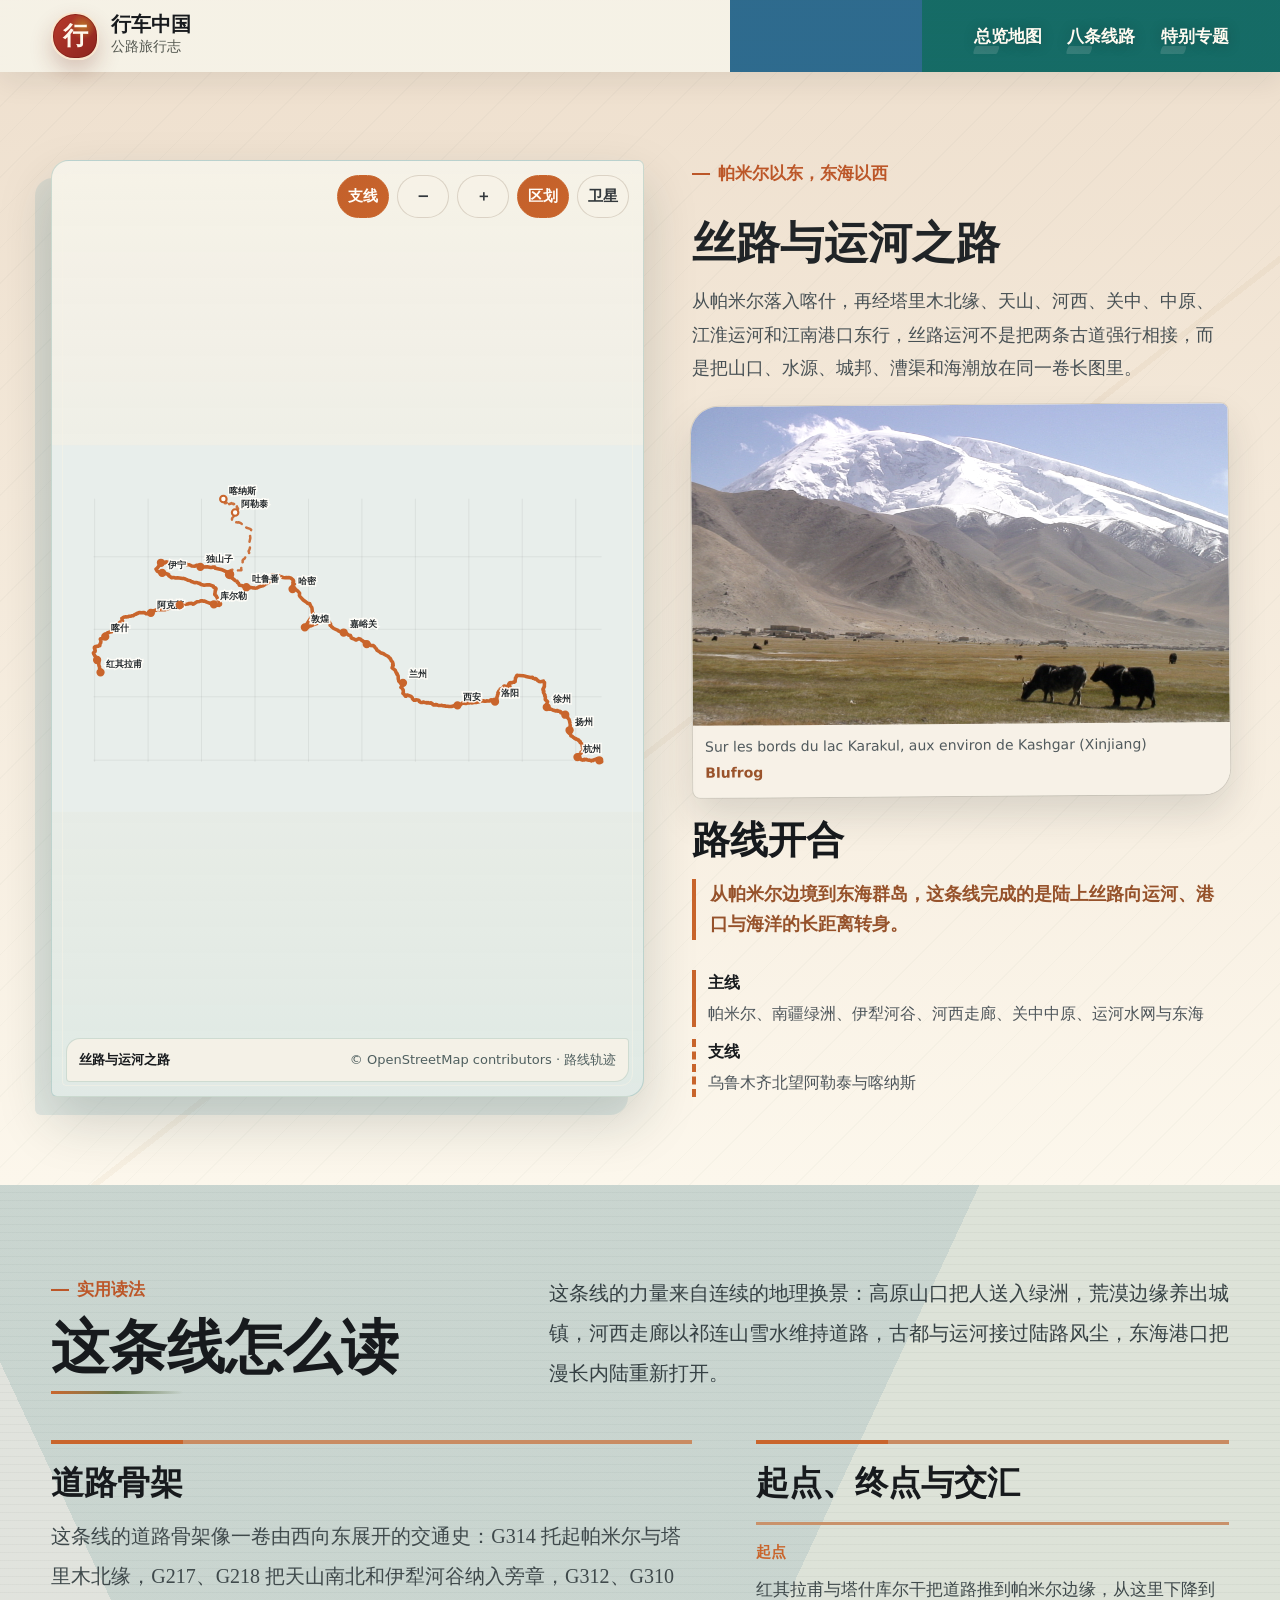
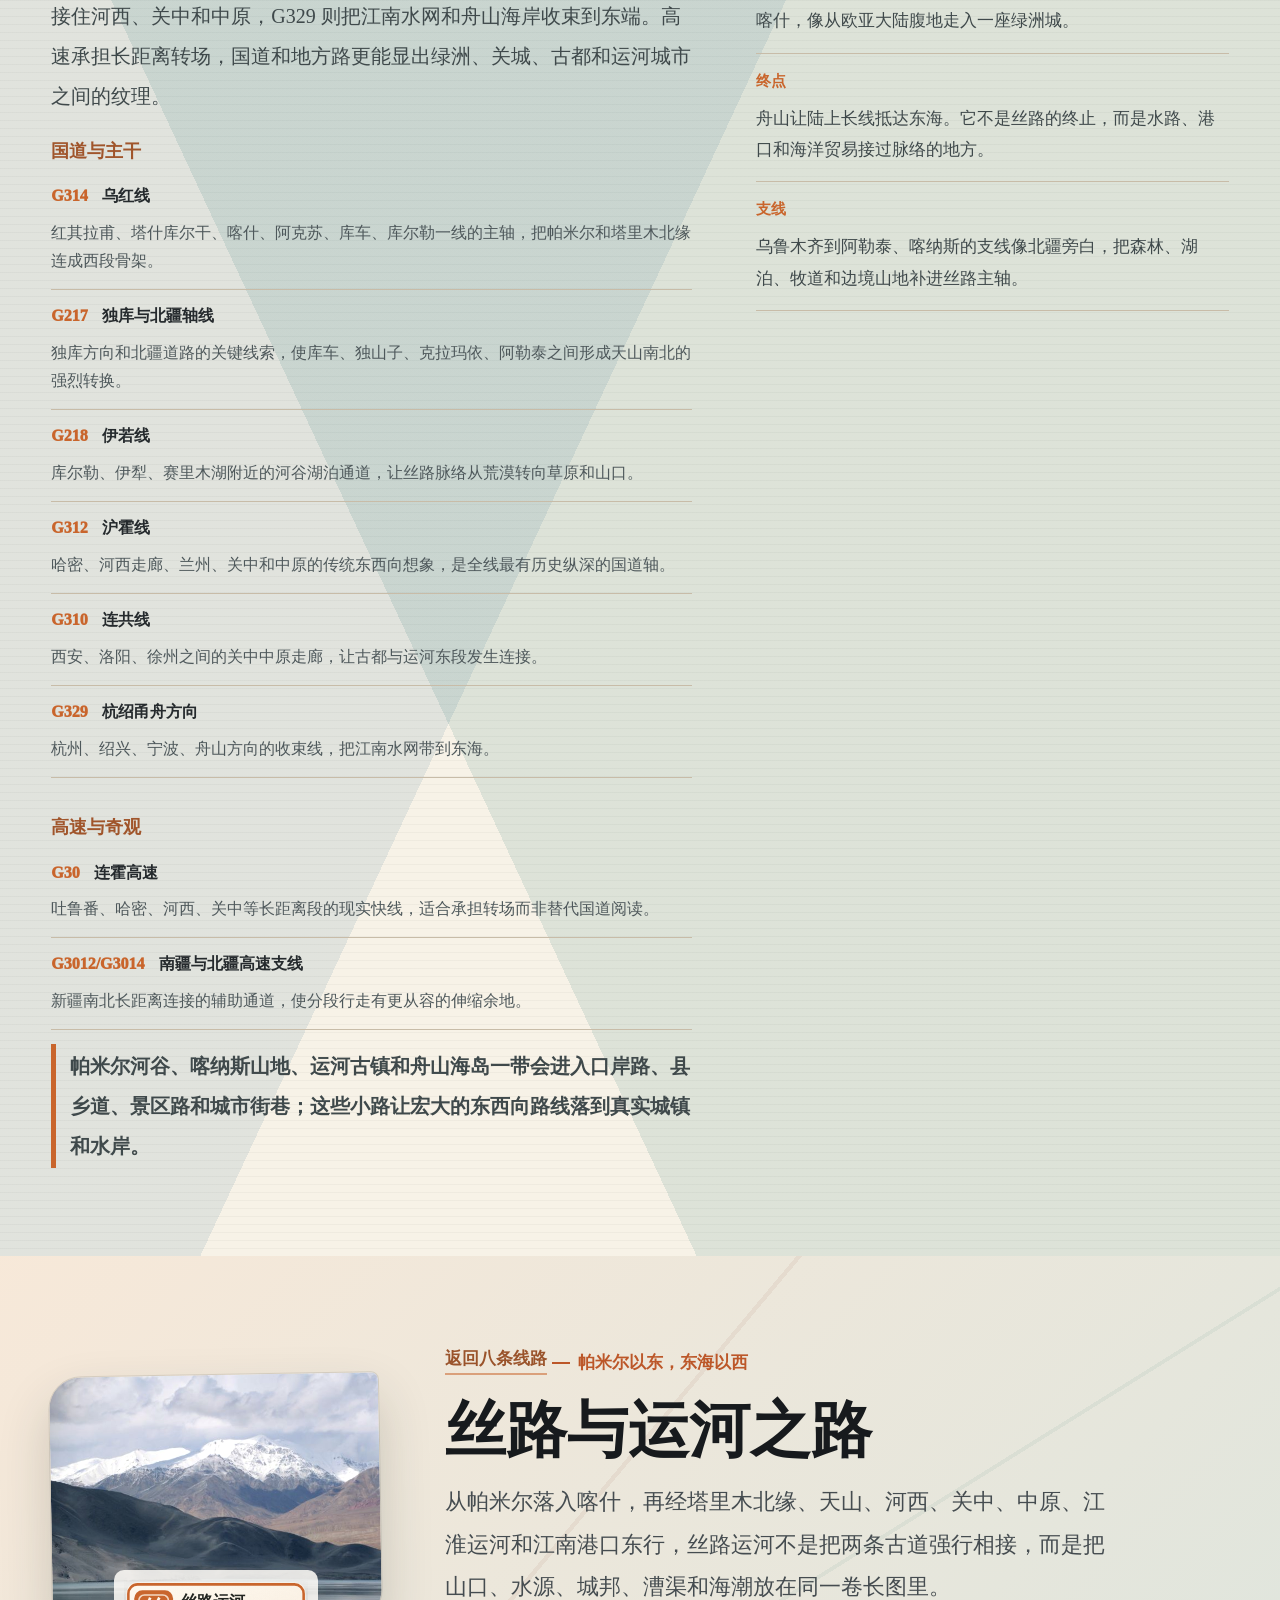
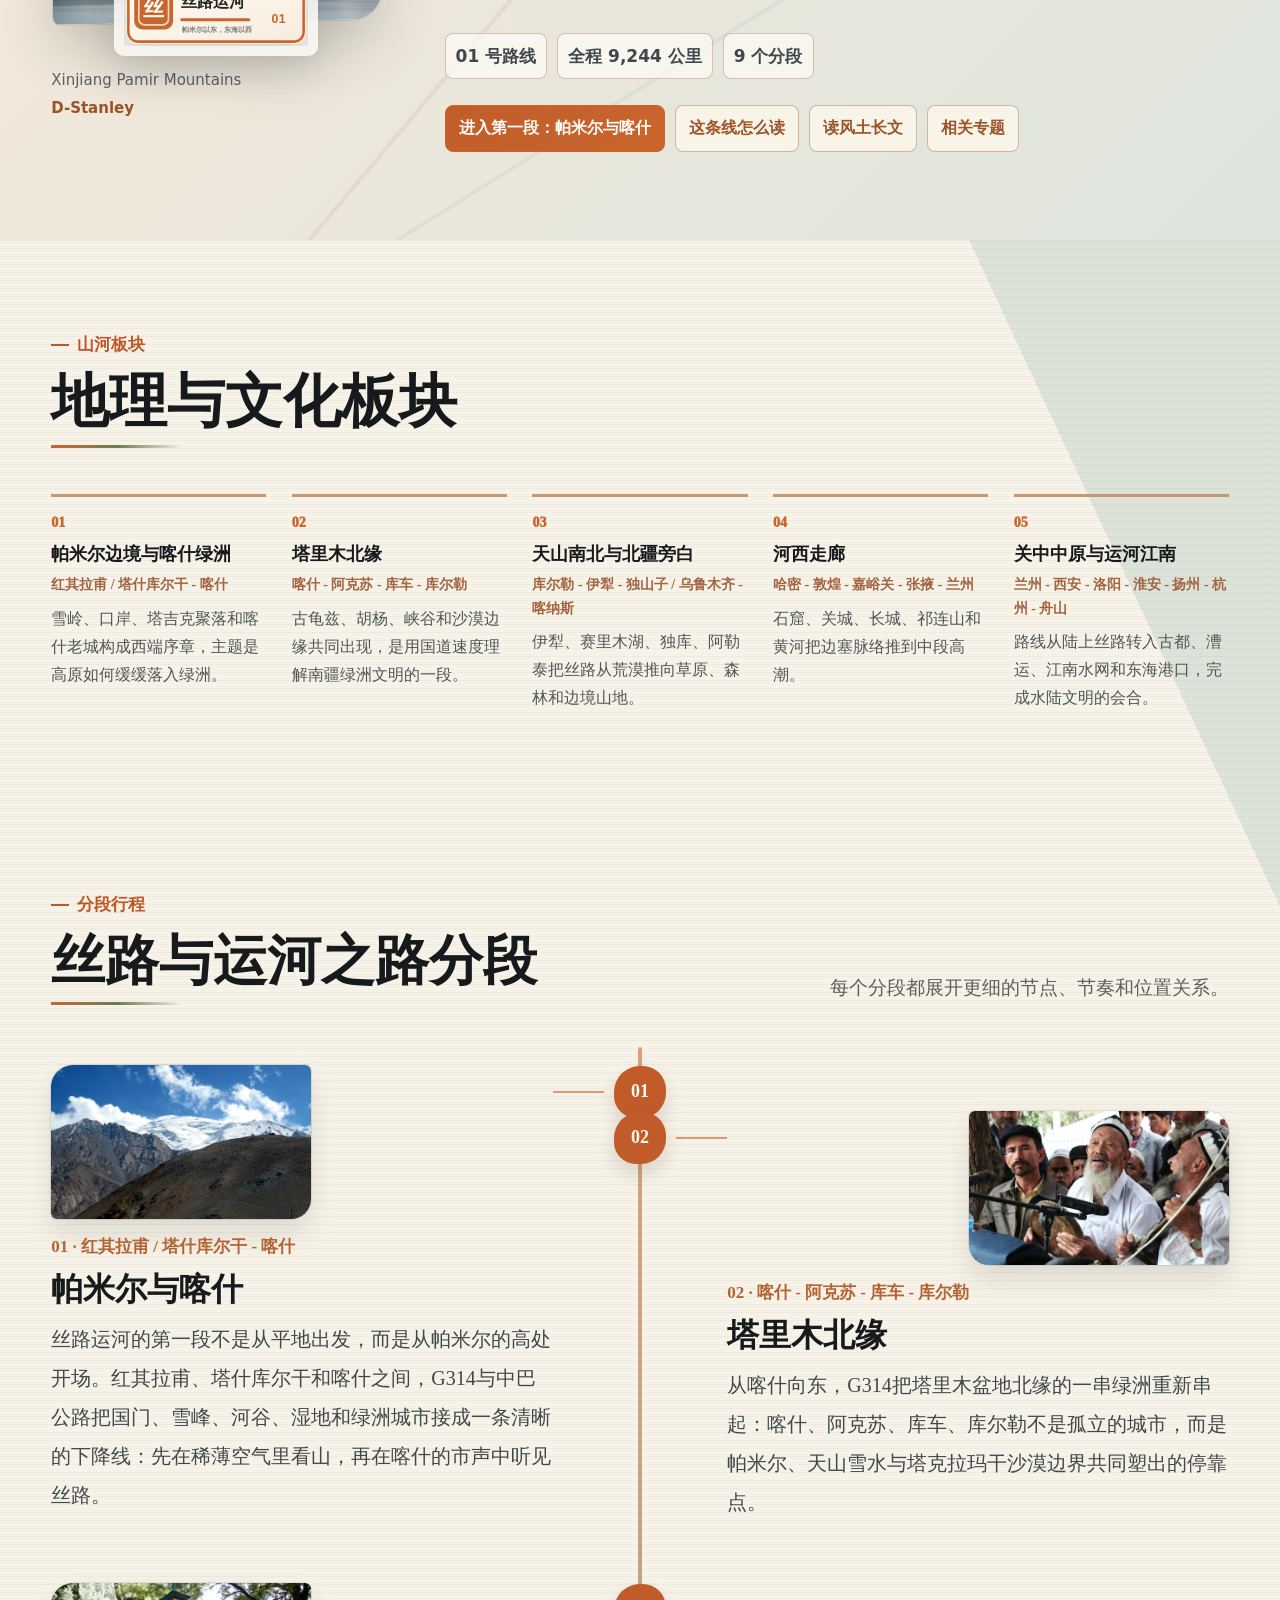
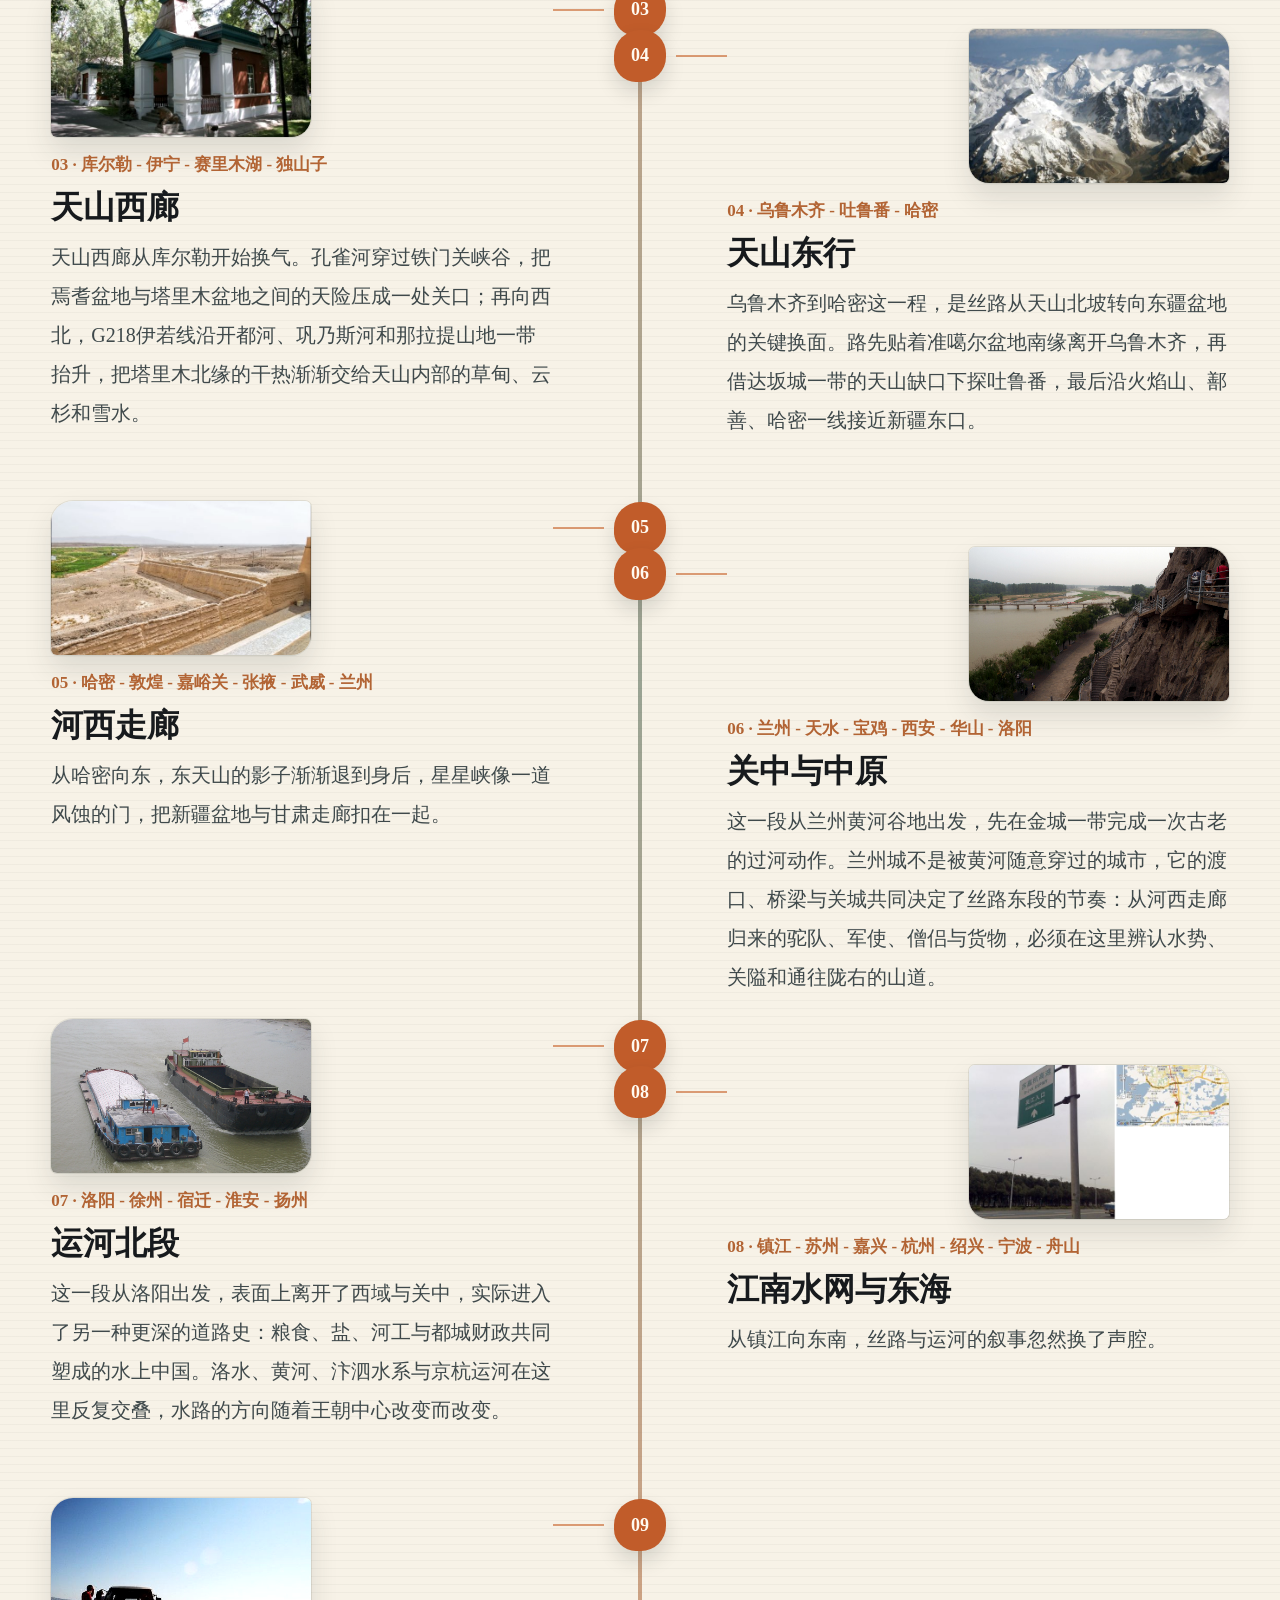
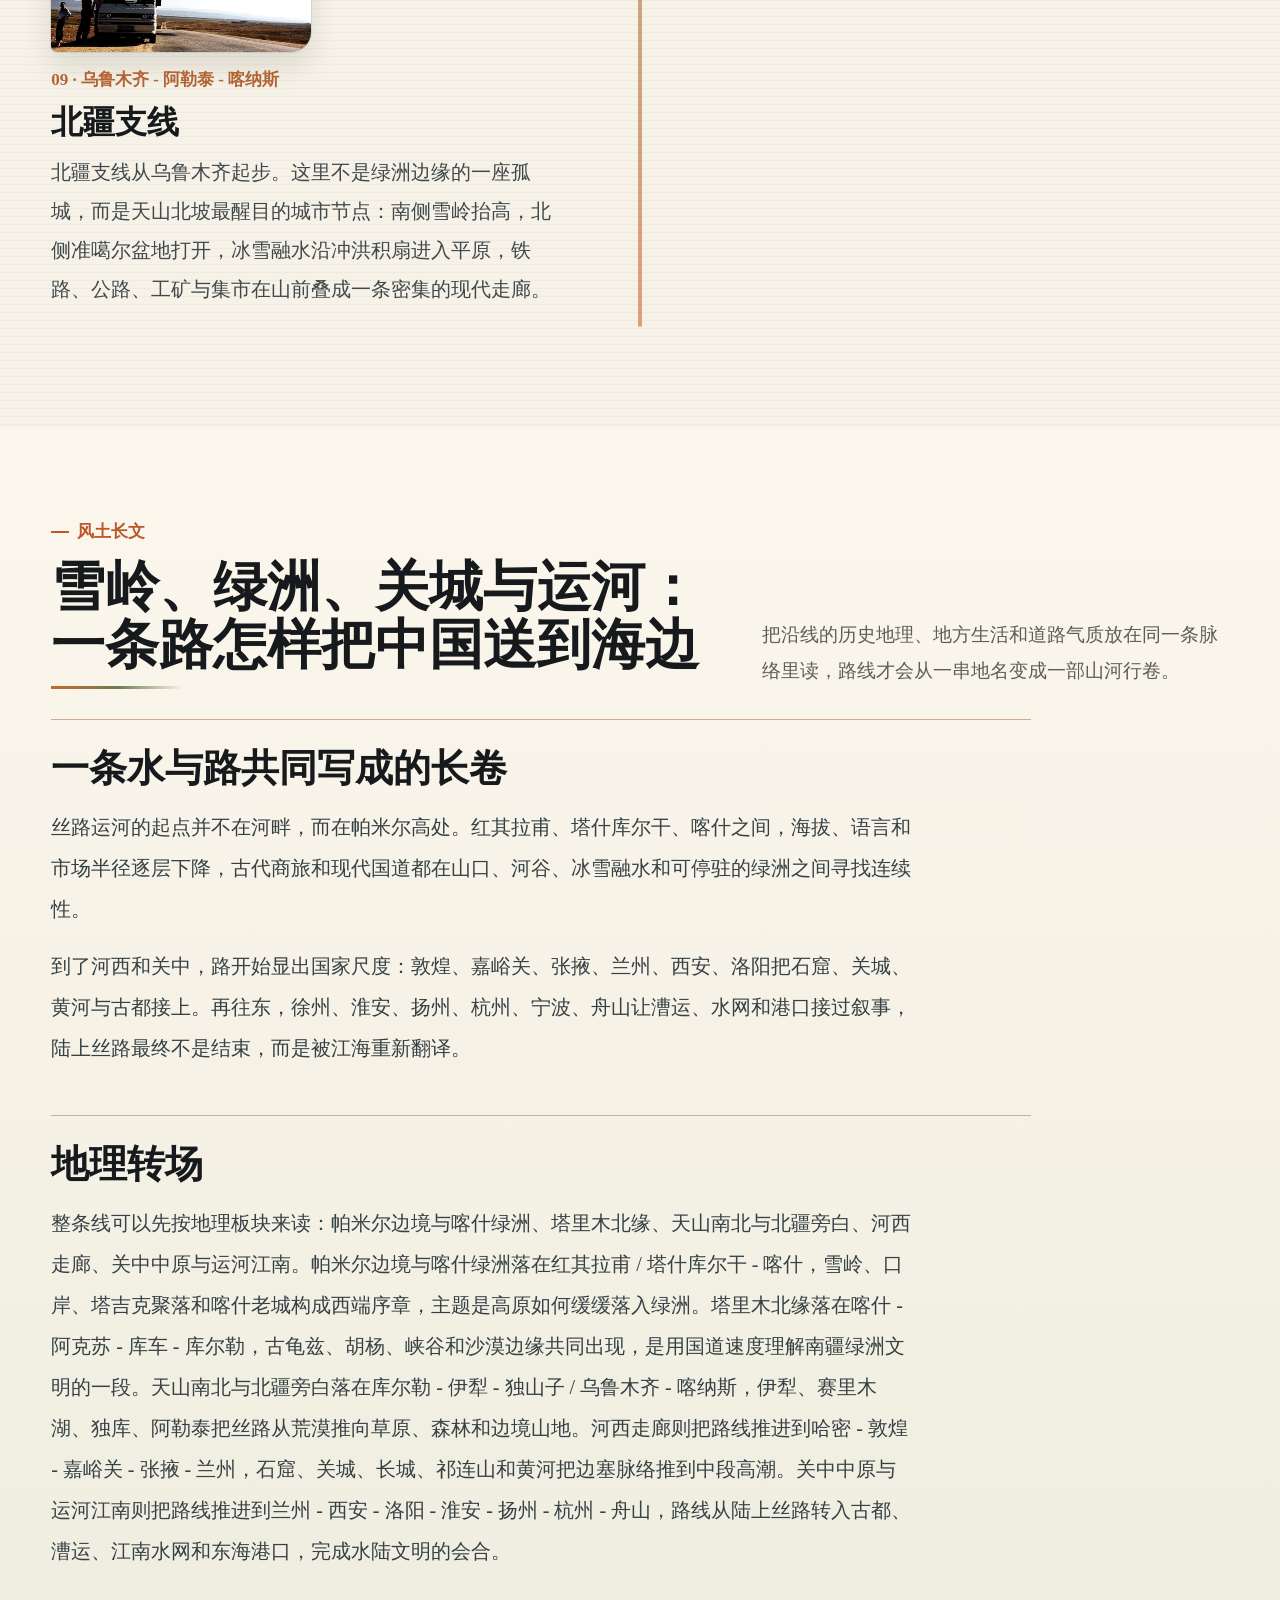
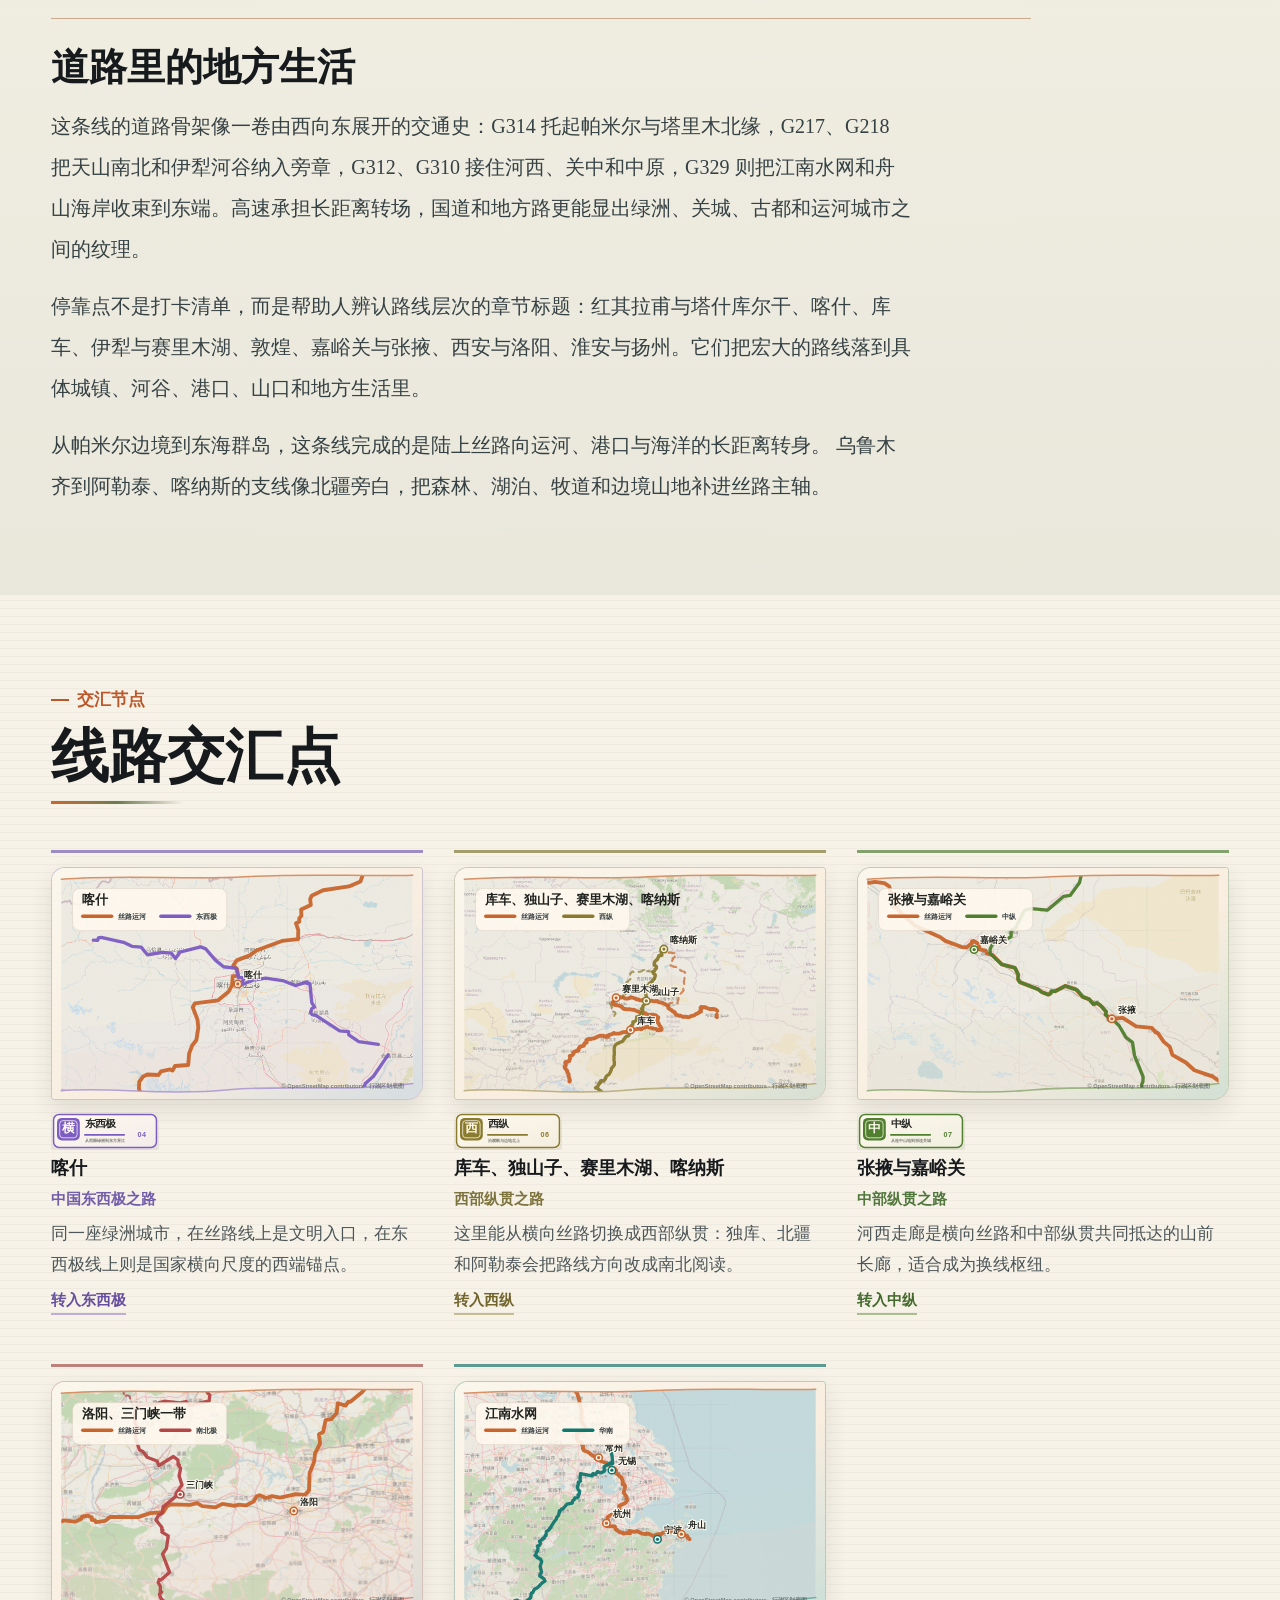
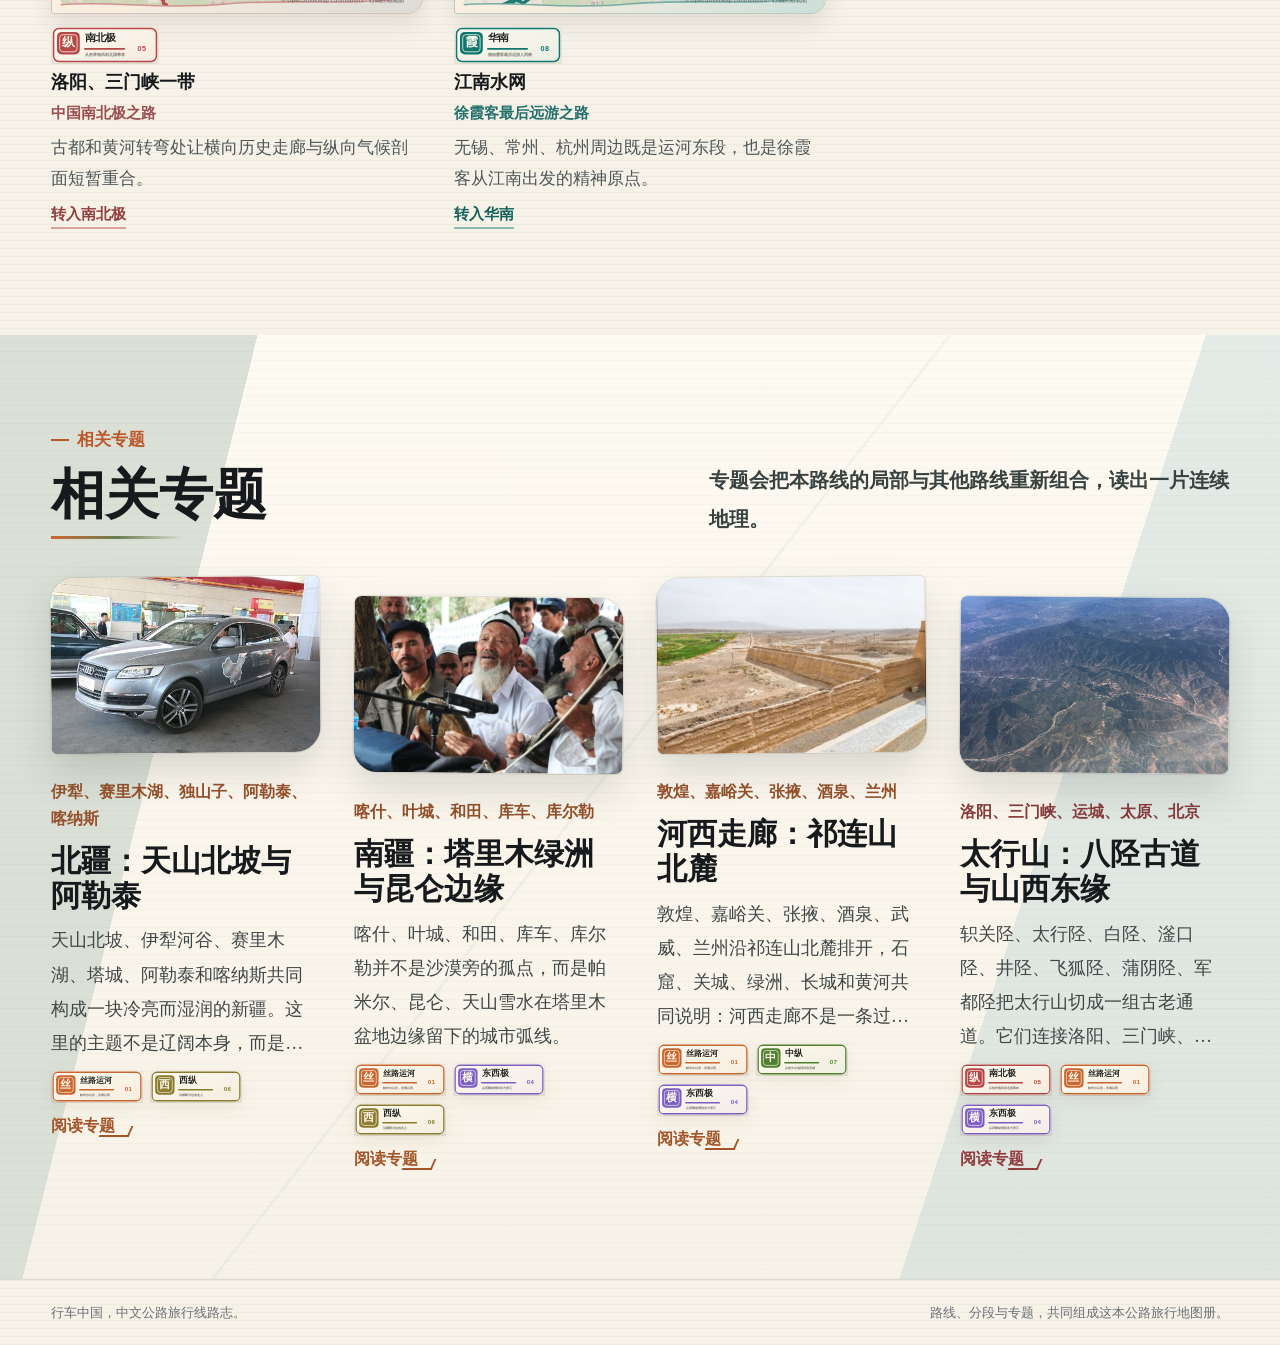
==== commit da5ed0f4: "Update page photos and site content" ====
--- a/route.html
+++ b/route.html
@@ -8,7 +8,7 @@
       name="description"
       content="行车中国单条路线文章，展示路线地图、道路骨架、地理板块、分段入口和相关专题。"
     >
-    <link rel="stylesheet" href="styles.css?v=20260601-side-panel-flow-2">
+    <link rel="stylesheet" href="styles.css?v=20260601-photos-1">
   </head>
   <body>
     <header class="site-header">
@@ -27,34 +27,6 @@
     </header>
 
     <main class="route-page">
-      <section class="route-hero">
-        <figure class="route-home-logo">
-          <img id="routeLogo" alt="">
-        </figure>
-        <div class="route-home-copy">
-          <a class="back-link" href="index.html#routes">返回八条线路</a>
-          <p class="eyebrow" id="routeKicker">路线主页</p>
-          <h1 id="routeTitle">路线主页</h1>
-          <p class="lede" id="routeDeck"></p>
-          <div class="route-home-meta" id="routeMeta" aria-label="路线基本信息"></div>
-          <div class="route-home-actions">
-            <a class="route-action is-primary" id="firstSectionLink" href="#">进入第一段</a>
-            <a class="route-action" href="#segments">查看分段</a>
-            <a class="route-action" href="#relatedTopics">相关专题</a>
-          </div>
-        </div>
-      </section>
-
-      <section class="route-article-section" id="routeArticleSection">
-        <div class="section-heading">
-          <div>
-            <p class="eyebrow">路线长文</p>
-            <h2 id="routeArticleTitle">沿线风土与历史地理</h2>
-          </div>
-        </div>
-        <article class="route-article-body" id="routeArticleBody"></article>
-      </section>
-
       <section class="route-map-section" aria-label="路线地图">
         <div class="route-map-shell">
           <div class="map-panel route-map-panel">
@@ -72,6 +44,16 @@
             </div>
           </div>
           <aside class="route-map-summary">
+            <p class="eyebrow" id="routeMapKicker">路线地图</p>
+            <h1 id="routeMapTitle">路线地图</h1>
+            <p class="section-intro" id="routeMapDeck"></p>
+            <figure class="map-summary-photo">
+              <img id="routeMapPhoto" alt="">
+              <figcaption>
+                <span id="routeMapPhotoCaption"></span>
+                <a id="routeMapPhotoCredit" href="#" rel="noreferrer" target="_blank"></a>
+              </figcaption>
+            </figure>
             <h2>路线开合</h2>
             <p id="terminalArc"></p>
             <dl class="line-list">
@@ -88,10 +70,10 @@
         </div>
       </section>
 
-      <section class="route-overview-section">
-        <div class="section-heading">
-          <div>
-            <p class="eyebrow">读线方式</p>
+      <section class="route-overview-section" id="routeReading">
+        <div class="section-heading">
+          <div>
+            <p class="eyebrow">实用读法</p>
             <h2>这条线怎么读</h2>
           </div>
           <p class="section-intro" id="routeOverview"></p>
@@ -132,6 +114,30 @@
         </div>
       </section>
 
+      <section class="route-hero">
+        <figure class="route-home-logo">
+          <img class="route-hero-photo-image" id="routeHeroPhoto" alt="">
+          <img class="route-logo-mark" id="routeLogo" alt="">
+          <figcaption class="route-photo-credit">
+            <span id="routeHeroPhotoCaption"></span>
+            <a id="routeHeroPhotoCredit" href="#" rel="noreferrer" target="_blank"></a>
+          </figcaption>
+        </figure>
+        <div class="route-home-copy">
+          <a class="back-link" href="index.html#routes">返回八条线路</a>
+          <p class="eyebrow" id="routeKicker">路线主页</p>
+          <h2 id="routeTitle">路线主页</h2>
+          <p class="lede" id="routeDeck"></p>
+          <div class="route-home-meta" id="routeMeta" aria-label="路线基本信息"></div>
+          <div class="route-home-actions">
+            <a class="route-action is-primary" id="firstSectionLink" href="#">进入第一段</a>
+            <a class="route-action" href="#routeReading">这条线怎么读</a>
+            <a class="route-action" href="#routeLongread">读风土长文</a>
+            <a class="route-action" href="#relatedTopics">相关专题</a>
+          </div>
+        </div>
+      </section>
+
       <section class="route-block-section">
         <div class="section-heading">
           <div>
@@ -151,6 +157,17 @@
           <p class="section-intro">每个分段都展开更细的节点、节奏和位置关系。</p>
         </div>
         <div class="segments" id="segmentsList"></div>
+      </section>
+
+      <section class="route-article-section" id="routeLongread">
+        <div class="section-heading">
+          <div>
+            <p class="eyebrow">风土长文</p>
+            <h2 id="routeArticleTitle">沿线风土与历史地理</h2>
+          </div>
+          <p class="section-intro">把沿线的历史地理、地方生活和道路气质放在同一条脉络里读，路线才会从一串地名变成一部山河行卷。</p>
+        </div>
+        <article class="route-article-body" id="routeArticleBody"></article>
       </section>
 
       <section class="route-block-section">
@@ -180,6 +197,6 @@
       <span>路线、分段与专题，共同组成这本公路旅行地图册。</span>
     </footer>
 
-    <script src="route.js?v=20260601-research" type="module"></script>
+    <script src="route.js?v=20260601-photos-1" type="module"></script>
   </body>
 </html>
--- a/styles.css
+++ b/styles.css
@@ -181,6 +181,16 @@
     var(--paper);
 }
 
+.atlas.has-photo {
+  background:
+    linear-gradient(90deg, rgba(247, 242, 231, 0.94) 0 34%, rgba(247, 242, 231, 0.62) 34% 57%, rgba(247, 242, 231, 0.2) 57% 100%),
+    linear-gradient(112deg, rgba(247, 242, 231, 0.78) 0 42%, rgba(29, 95, 134, 0.72) 42% 58%, rgba(11, 119, 113, 0.66) 58% 70%, rgba(247, 242, 231, 0.7) 70% 100%),
+    var(--atlas-photo),
+    var(--paper);
+  background-position: center, center, 78% 50%, center;
+  background-size: auto, auto, cover, auto;
+}
+
 .atlas::before,
 .atlas::after,
 .route-hero::before,
@@ -561,7 +571,12 @@
 .route-story,
 .topic-section,
 .segment-section,
-.guide-section {
+.guide-section,
+.section-map-section,
+.section-reading-section,
+.section-longread-section,
+.topic-reading-section,
+.topic-longread-section {
   padding: clamp(42px, 7vw, 88px) clamp(18px, 4vw, 56px);
 }
 
@@ -572,8 +587,12 @@
 .guide-section,
 .route-overview-section,
 .route-block-section,
+.section-map-section,
+.section-reading-section,
+.section-longread-section,
 .section-detail-grid,
-.topic-article-grid {
+.topic-reading-section,
+.topic-longread-section {
   position: relative;
 }
 
@@ -672,8 +691,8 @@
 .route-card {
   position: relative;
   display: grid;
-  grid-template-columns: minmax(150px, 0.22fr) minmax(0, 1fr) auto;
-  gap: clamp(18px, 3vw, 38px);
+  grid-template-columns: minmax(180px, 0.26fr) minmax(150px, 0.2fr) minmax(0, 1fr) auto;
+  gap: clamp(16px, 2.4vw, 32px);
   min-height: 0;
   overflow: hidden;
   align-items: center;
@@ -687,6 +706,31 @@
   text-decoration: none;
   text-align: left;
   transition: transform 160ms ease, box-shadow 160ms ease, border-color 160ms ease;
+}
+
+.route-card-photo {
+  position: relative;
+  overflow: hidden;
+  margin: 0;
+  border-radius: 28px 7px 24px 7px;
+  background: color-mix(in srgb, var(--card-color) 8%, #fbf7ed);
+  box-shadow:
+    0 0 0 1px rgba(56, 62, 58, 0.11),
+    0 16px 30px rgba(42, 48, 45, 0.14);
+  transform: rotate(-0.8deg);
+}
+
+.route-card:nth-child(2n) .route-card-photo {
+  border-radius: 7px 26px 7px 24px;
+  transform: rotate(0.7deg);
+}
+
+.route-card-photo img {
+  display: block;
+  width: 100%;
+  aspect-ratio: 4 / 3;
+  object-fit: cover;
+  filter: saturate(0.92) contrast(1.04);
 }
 
 .route-card::before {
@@ -1502,6 +1546,8 @@
 }
 
 .topic-cover-image figcaption {
+  display: grid;
+  gap: 3px;
   border-top: 0;
   padding: 11px 13px 13px;
   background: rgba(247, 242, 231, 0.92);
@@ -1509,12 +1555,27 @@
   font-size: 15px;
 }
 
-.topic-article-grid {
+.topic-reading-section {
   display: grid;
   grid-template-columns: minmax(420px, 1.2fr) minmax(280px, 0.8fr);
   gap: clamp(28px, 5vw, 72px);
   align-items: start;
-  padding: clamp(42px, 7vw, 88px) clamp(18px, 4vw, 56px);
+  background:
+    linear-gradient(180deg, #fcf7ec, color-mix(in srgb, var(--topic-accent, var(--theme-accent)) 7%, #f7f2e7));
+}
+
+.topic-reading-section .section-heading {
+  grid-column: 1 / -1;
+  margin-bottom: 0;
+}
+
+.topic-longread-section {
+  background:
+    linear-gradient(180deg, color-mix(in srgb, var(--topic-accent, var(--theme-accent)) 7%, #f7f2e7), #fcf7ec);
+}
+
+.topic-longread-body {
+  max-width: 900px;
 }
 
 .topic-body {
@@ -1547,6 +1608,15 @@
 
 .topic-longread p {
   max-width: 860px;
+  font-family: var(--font-reading);
+  font-size: clamp(20px, 1.35vw, 23px);
+  line-height: 2.05;
+}
+
+.topic-longread-body p {
+  max-width: 860px;
+  margin: 16px 0 0;
+  color: #364144;
   font-family: var(--font-reading);
   font-size: clamp(20px, 1.35vw, 23px);
   line-height: 2.05;
@@ -1778,6 +1848,30 @@
   transition: transform 160ms ease;
 }
 
+.segment-card-photo {
+  overflow: hidden;
+  width: min(260px, 100%);
+  margin: 0 0 14px;
+  border-radius: 22px 6px 20px 6px;
+  background: #fbf7ed;
+  box-shadow:
+    0 0 0 1px rgba(56, 62, 58, 0.11),
+    0 14px 28px rgba(42, 48, 45, 0.13);
+}
+
+.segment-card:nth-child(even) .segment-card-photo {
+  margin-left: auto;
+  border-radius: 6px 22px 6px 20px;
+}
+
+.segment-card-photo img {
+  display: block;
+  width: 100%;
+  aspect-ratio: 16 / 9.5;
+  object-fit: cover;
+  filter: saturate(0.9) contrast(1.04);
+}
+
 .segment-card:nth-child(odd) {
   grid-column: 1;
   padding-right: clamp(22px, 4vw, 56px);
@@ -1881,16 +1975,51 @@
 }
 
 .route-home-logo {
-  display: grid;
+  position: relative;
+  display: grid;
+  gap: 12px;
   margin: 0;
   place-items: center;
 }
 
-.route-home-logo img {
+.route-hero-photo-image {
   display: block;
-  width: min(360px, 100%);
+  width: min(470px, 100%);
+  aspect-ratio: 4 / 3;
+  border-radius: 32px 7px 30px 7px;
+  object-fit: cover;
+  box-shadow:
+    0 0 0 1px rgba(56, 62, 58, 0.13),
+    0 24px 52px rgba(42, 48, 45, 0.2);
+  filter: saturate(0.92) contrast(1.04);
+  transform: rotate(-1deg);
+}
+
+.route-logo-mark {
+  display: block;
+  width: min(250px, 62%);
   height: auto;
-  filter: drop-shadow(0 20px 26px rgba(37, 42, 45, 0.2));
+  margin-top: -64px;
+  padding: 10px;
+  border-radius: 10px;
+  background: rgba(255, 253, 248, 0.86);
+  filter: drop-shadow(0 18px 22px rgba(37, 42, 45, 0.22));
+}
+
+.route-photo-credit {
+  display: grid;
+  gap: 3px;
+  justify-self: stretch;
+  max-width: min(470px, 100%);
+  color: #596167;
+  font-size: 15px;
+}
+
+.route-photo-credit a,
+.topic-cover-image a {
+  color: color-mix(in srgb, var(--theme) 72%, #202427);
+  font-weight: 850;
+  text-decoration: none;
 }
 
 .route-home-copy {
@@ -2039,7 +2168,7 @@
 
 .route-map-shell {
   display: grid;
-  grid-template-columns: minmax(480px, 1.25fr) minmax(280px, 0.75fr);
+  grid-template-columns: minmax(420px, 1.05fr) minmax(340px, 0.95fr);
   gap: clamp(24px, 4vw, 48px);
   align-items: stretch;
 }
@@ -2054,17 +2183,75 @@
   gap: 18px;
 }
 
+.map-summary-photo {
+  overflow: hidden;
+  margin: 2px 0 6px;
+  border-radius: 28px 7px 26px 7px;
+  background: #fbf7ed;
+  box-shadow:
+    0 0 0 1px rgba(56, 62, 58, 0.12),
+    0 18px 38px rgba(42, 48, 45, 0.15);
+  transform: rotate(-0.4deg);
+}
+
+.map-summary-photo img {
+  display: block;
+  width: 100%;
+  aspect-ratio: 16 / 9.5;
+  object-fit: cover;
+  filter: saturate(0.9) contrast(1.04);
+}
+
+.map-summary-photo figcaption {
+  display: grid;
+  gap: 3px;
+  padding: 10px 12px 12px;
+  background: rgba(247, 242, 231, 0.94);
+  color: #515a5d;
+  font-size: 14px;
+}
+
+.map-summary-photo a {
+  color: color-mix(in srgb, var(--theme) 72%, #202427);
+  font-weight: 850;
+  text-decoration: none;
+}
+
 .route-map-summary h2 {
   font-size: clamp(28px, 3vw, 40px);
 }
 
-.route-map-summary > p {
+.route-map-summary h1,
+.section-map-summary h1 {
+  max-width: 720px;
+  color: #202427;
+  font-size: clamp(34px, 3.4vw, 52px);
+  line-height: 1.12;
+  word-break: break-all;
+}
+
+.route-map-summary .section-intro,
+.section-map-summary .section-intro {
+  margin: 0;
+  max-width: 680px;
+  color: #475054;
+  font-family: var(--font-reading);
+  font-size: clamp(18px, 1.4vw, 22px);
+  font-weight: 500;
+  line-height: 1.85;
+}
+
+.route-map-summary > p:not(.eyebrow):not(.section-intro) {
   margin: 0;
   border-left: 4px solid var(--theme);
   padding-left: 14px;
   color: color-mix(in srgb, var(--theme) 70%, #202427);
   font-size: 18px;
   font-weight: 900;
+}
+
+.route-map-summary .line-list {
+  grid-template-columns: 1fr;
 }
 
 .route-anatomy-grid {
@@ -2174,12 +2361,56 @@
   text-decoration: none;
 }
 
+.section-map-section {
+  background:
+    linear-gradient(180deg, color-mix(in srgb, var(--theme) 8%, #f2ebdd), #fcf7ec);
+}
+
+.section-map-shell {
+  display: grid;
+  grid-template-columns: minmax(420px, 1.2fr) minmax(280px, 0.8fr);
+  gap: clamp(24px, 4vw, 48px);
+  align-items: stretch;
+}
+
+.section-map-summary {
+  display: grid;
+  align-content: center;
+  gap: 12px;
+  border-left: 1px solid color-mix(in srgb, var(--theme) 24%, var(--line));
+  padding-left: 22px;
+}
+
+.section-map-summary h2 {
+  max-width: 520px;
+  color: #202427;
+  font-size: clamp(30px, 3vw, 44px);
+  line-height: 1.14;
+}
+
+.section-map-summary p:not(.eyebrow):not(.section-intro) {
+  margin: 0;
+  color: #4e565b;
+  font-family: var(--font-reading);
+  font-size: 20px;
+  line-height: 1.8;
+}
+
+.section-reading-section {
+  background: #fcf7ec;
+}
+
+.section-longread-section {
+  background:
+    linear-gradient(180deg, #fcf7ec, color-mix(in srgb, var(--theme-accent) 7%, #f8f1e4));
+}
+
 .section-detail-grid {
   display: grid;
   grid-template-columns: minmax(420px, 1.28fr) minmax(280px, 0.72fr);
   gap: clamp(28px, 5vw, 72px);
   align-items: start;
-  padding: clamp(42px, 7vw, 88px) clamp(18px, 4vw, 56px);
+  padding: 0;
 }
 
 .section-main-copy {
@@ -2201,13 +2432,17 @@
   line-height: 1.95;
 }
 
-.section-longread {
+.section-longread,
+.section-longread-copy {
   border-top: 3px solid color-mix(in srgb, var(--theme) 36%, var(--line));
   padding-top: 24px;
 }
 
-.section-longread p {
+.section-longread p,
+.section-longread-copy p {
   max-width: 860px;
+  margin: 16px 0 0;
+  color: #364144;
   font-family: var(--font-reading);
   font-size: clamp(20px, 1.35vw, 23px);
   line-height: 2.05;
@@ -2258,7 +2493,7 @@
 .section-overview-map {
   position: relative;
   overflow: hidden;
-  margin: 12px 0 0;
+  margin: 0;
   border: 1px solid color-mix(in srgb, var(--theme) 18%, var(--line));
   border-radius: 8px;
   background: #fcf7ec;
@@ -2480,15 +2715,19 @@
   .route-map-shell,
   .route-anatomy-grid,
   .section-hero,
+  .section-map-shell,
   .section-detail-grid,
   .topic-hero,
-  .topic-article-grid {
+  .topic-reading-section {
     grid-template-columns: 1fr;
   }
 
   .section-side-panel,
+  .section-map-summary,
   .topic-side-panel {
     position: static;
+    border-left: 0;
+    padding-left: 0;
   }
 
   .map-panel {
@@ -2572,8 +2811,9 @@
   .geo-blocks,
   .terminal-grid,
   .crossing-list,
+  .section-map-shell,
   .section-detail-grid,
-  .topic-article-grid {
+  .topic-reading-section {
     grid-template-columns: 1fr;
   }
 
@@ -2656,8 +2896,13 @@
     justify-content: center;
   }
 
-  .route-home-logo img {
-    width: min(330px, 88vw);
+  .route-hero-photo-image {
+    width: min(390px, 88vw);
+  }
+
+  .route-logo-mark {
+    width: min(210px, 62vw);
+    margin-top: -50px;
   }
 
   .section-heading {
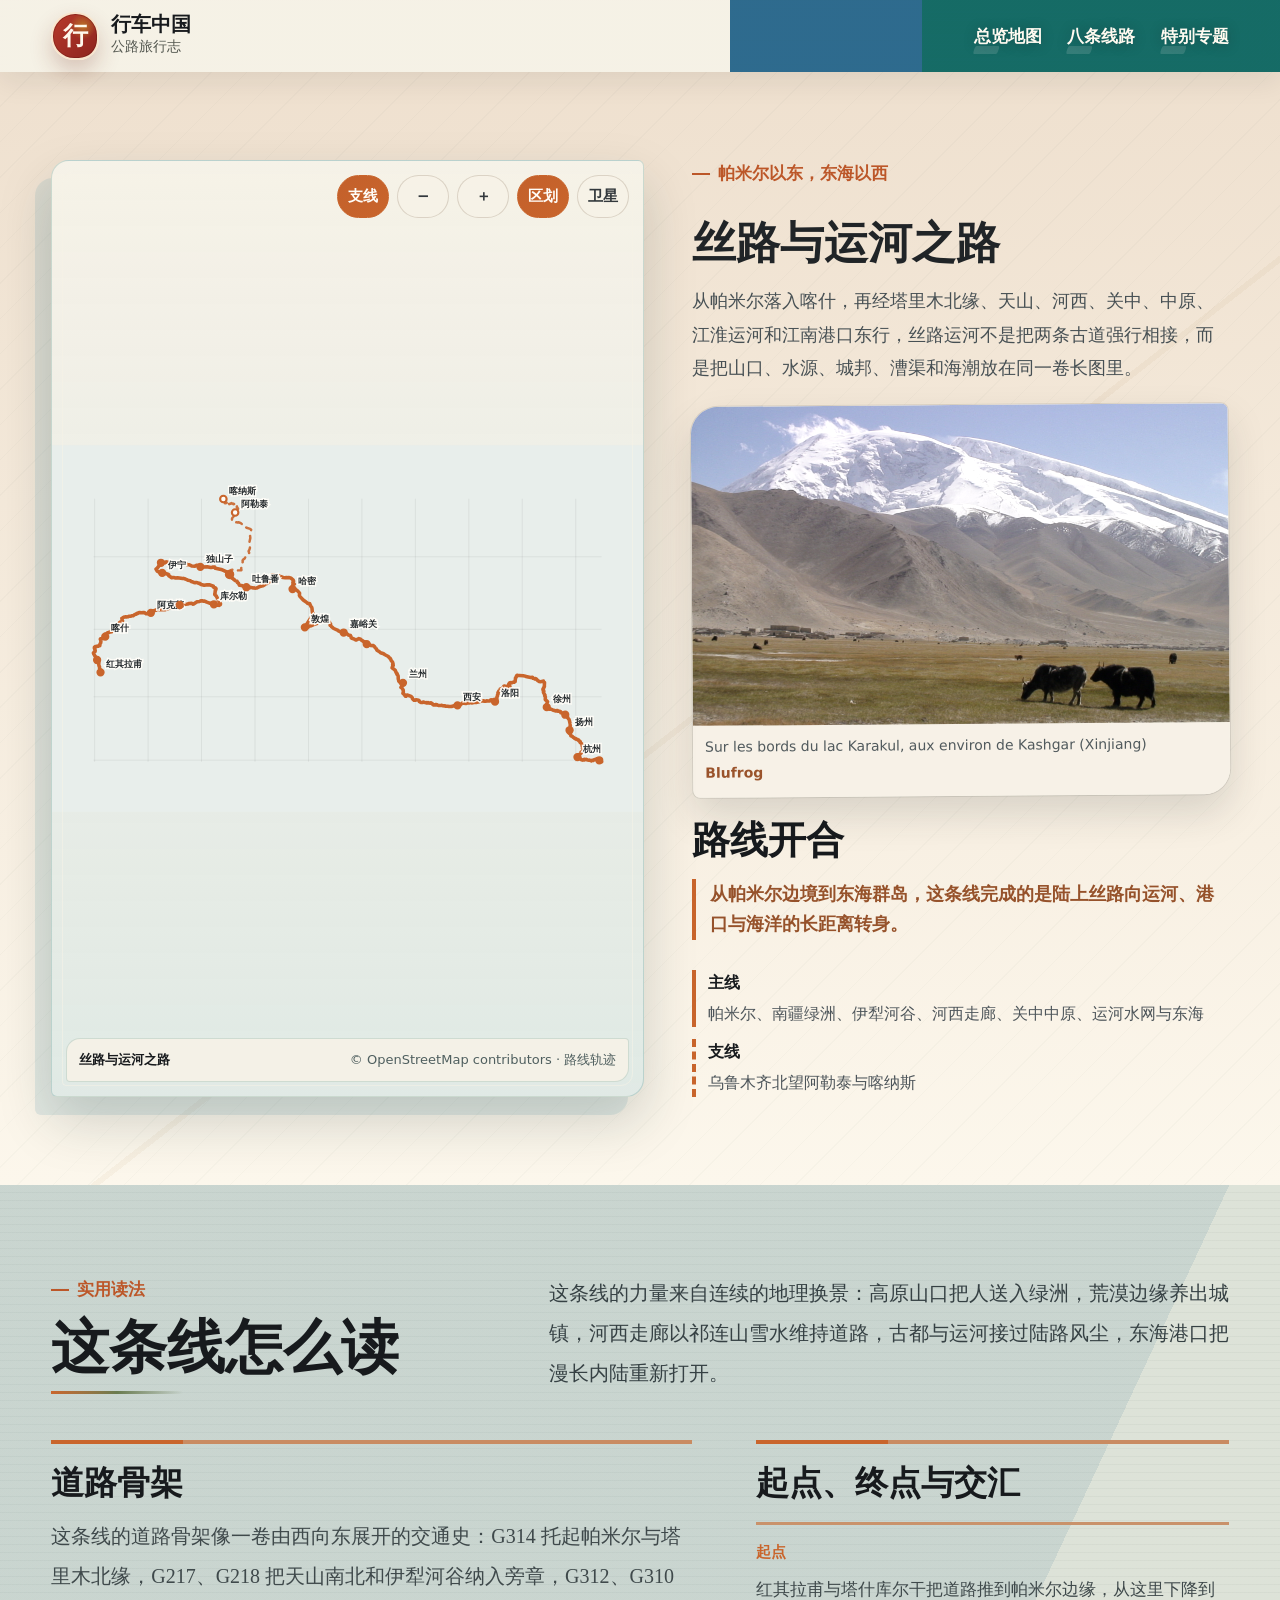
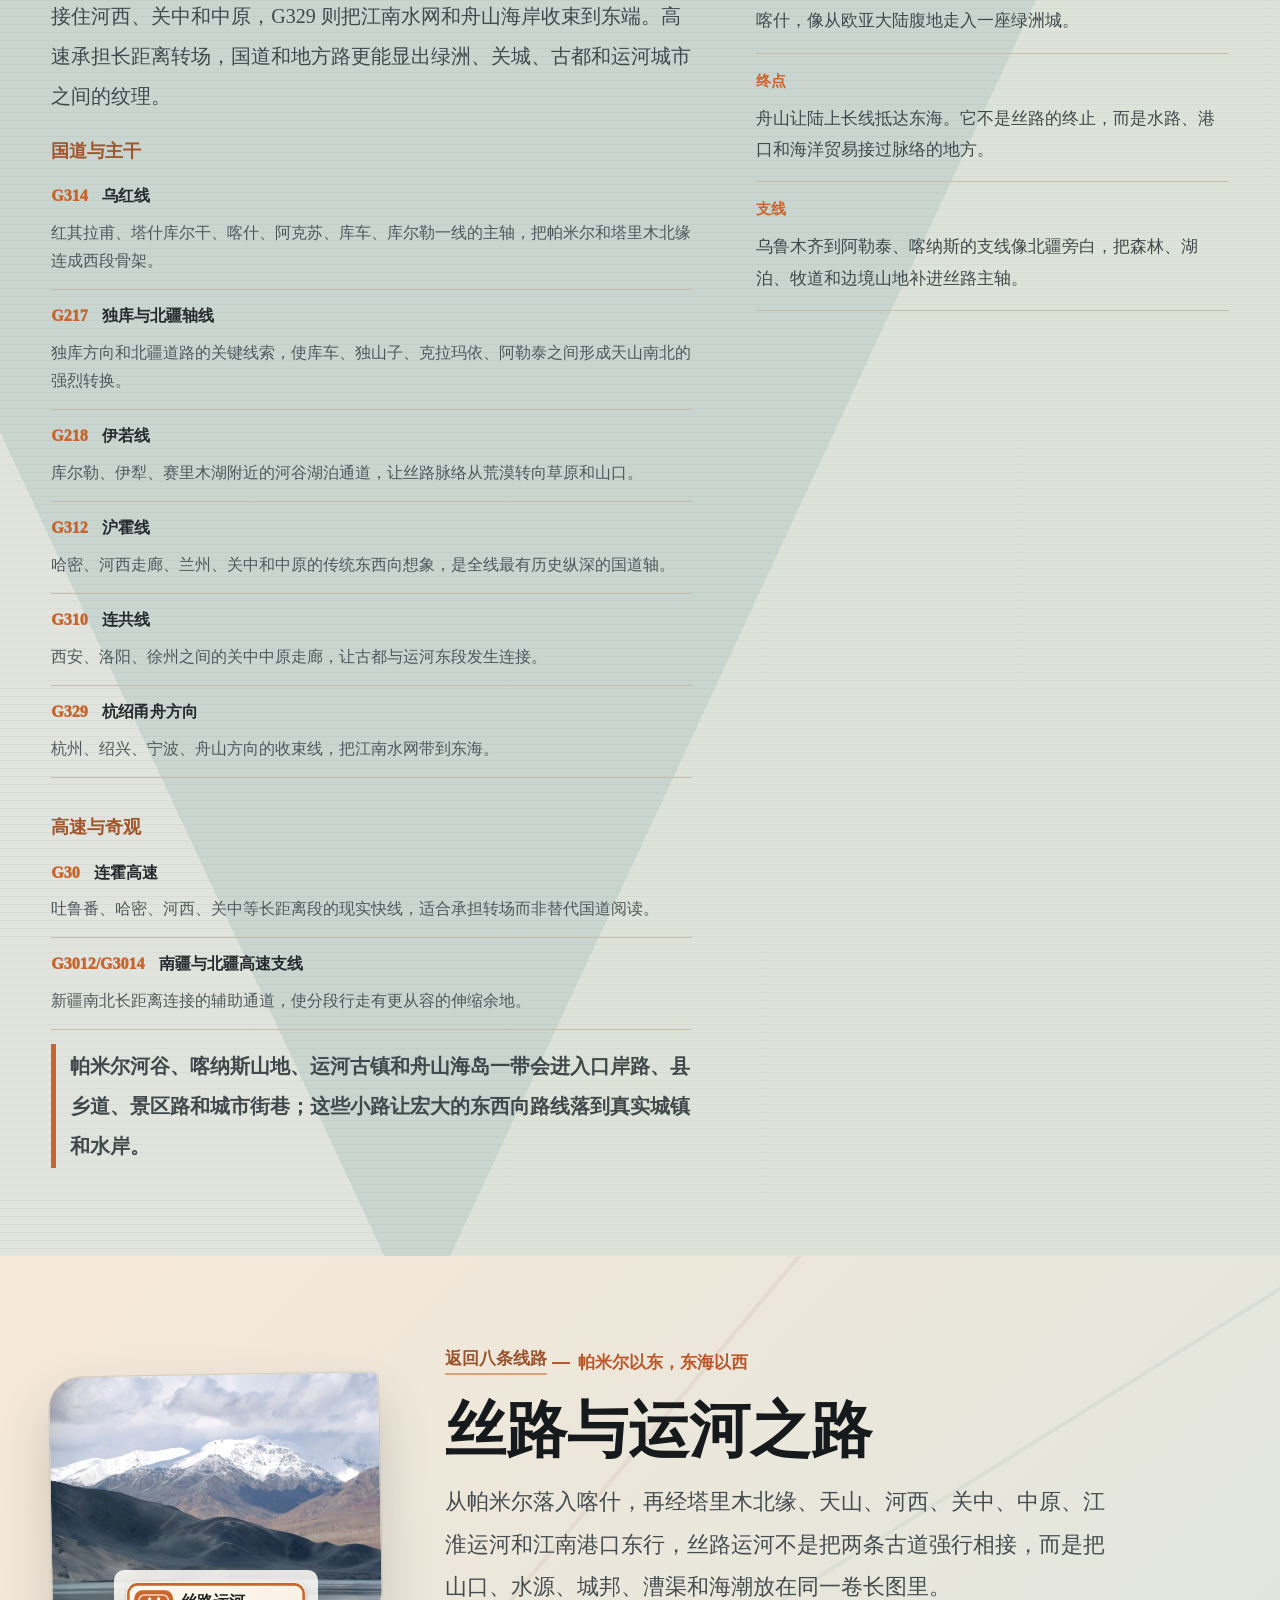
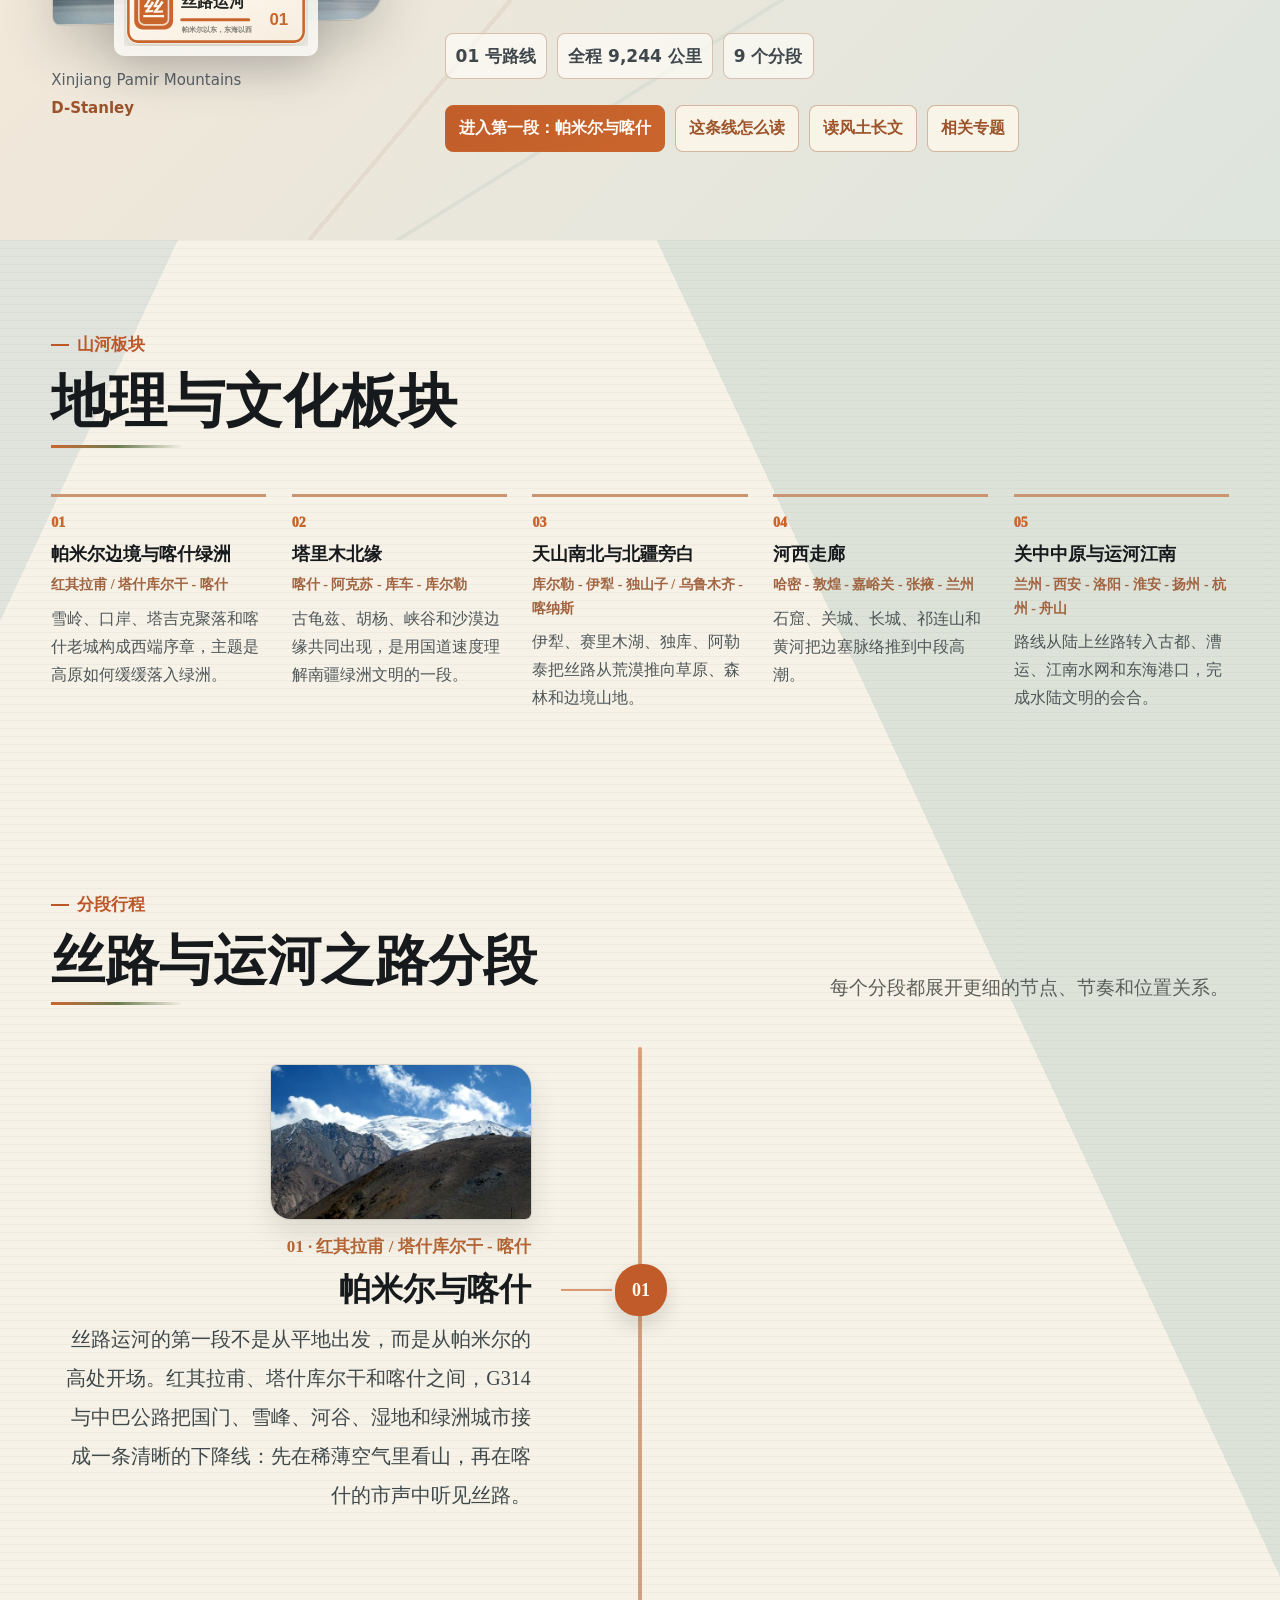
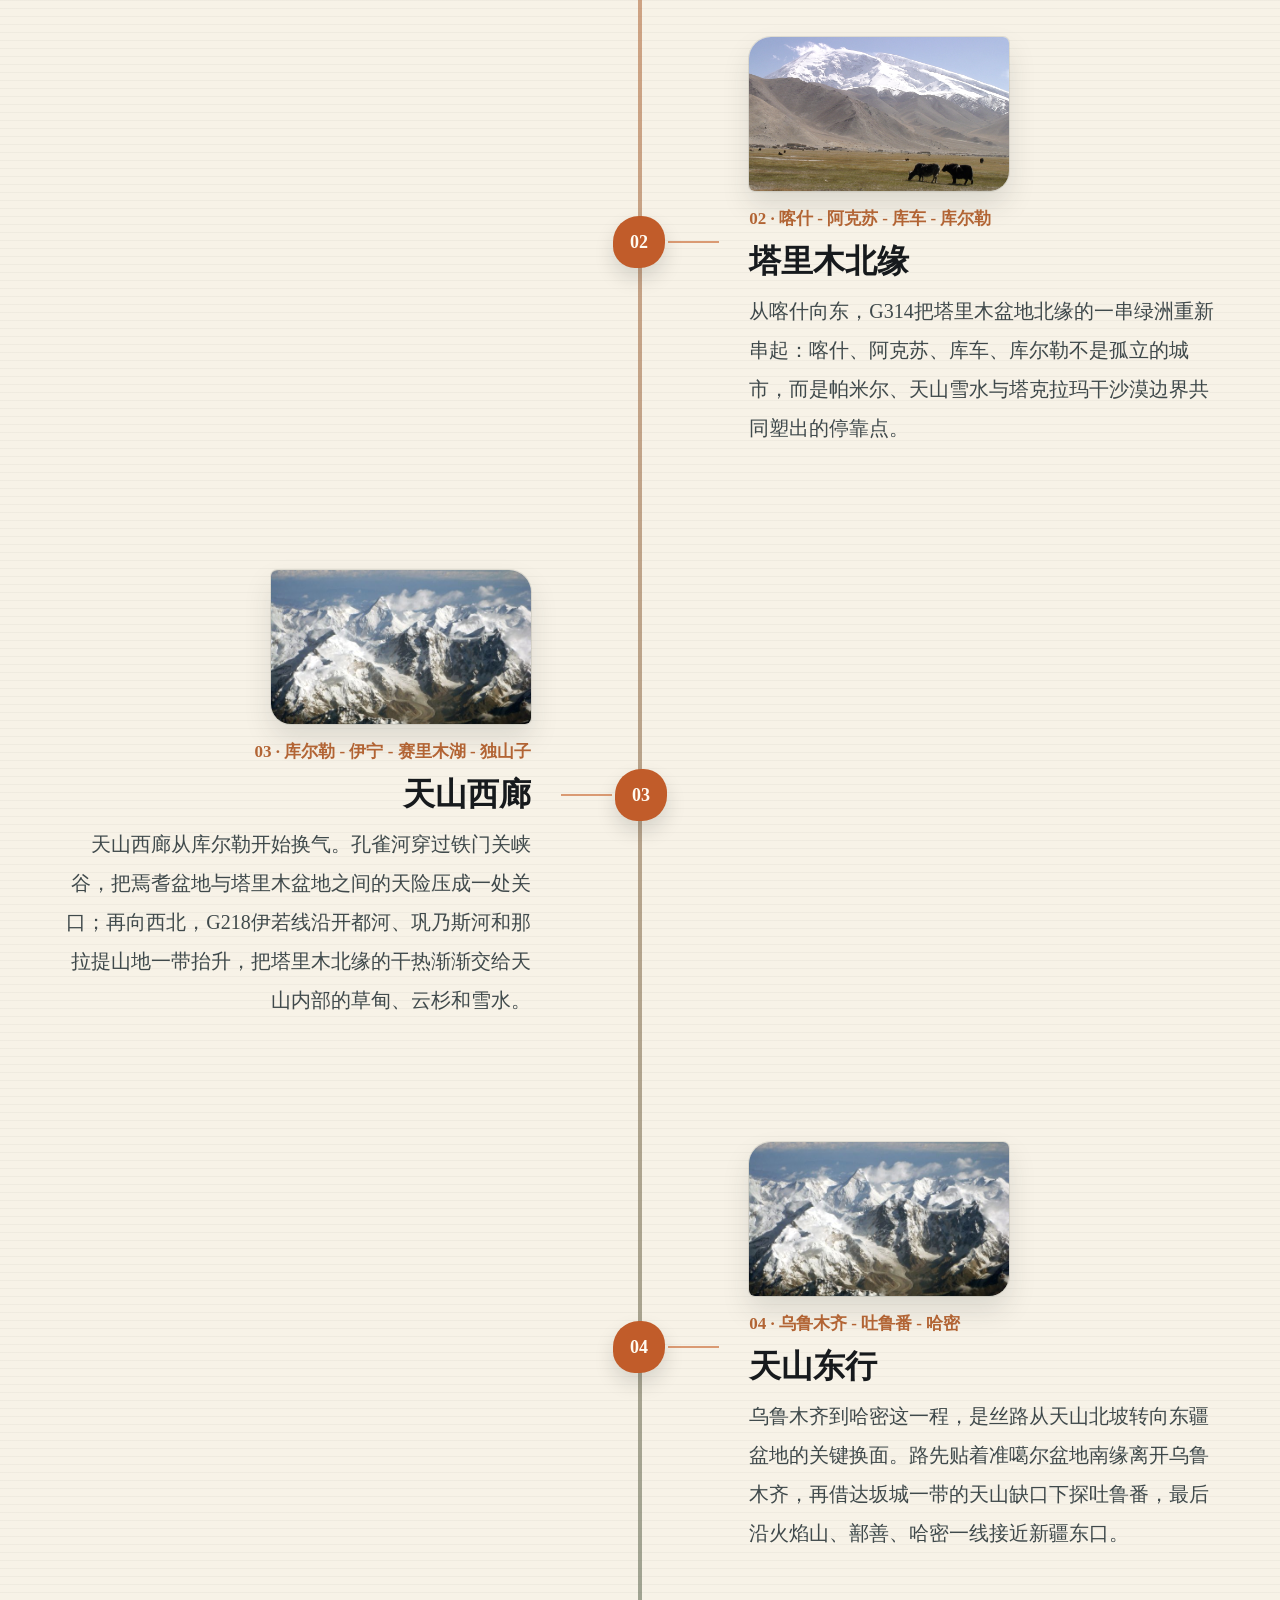
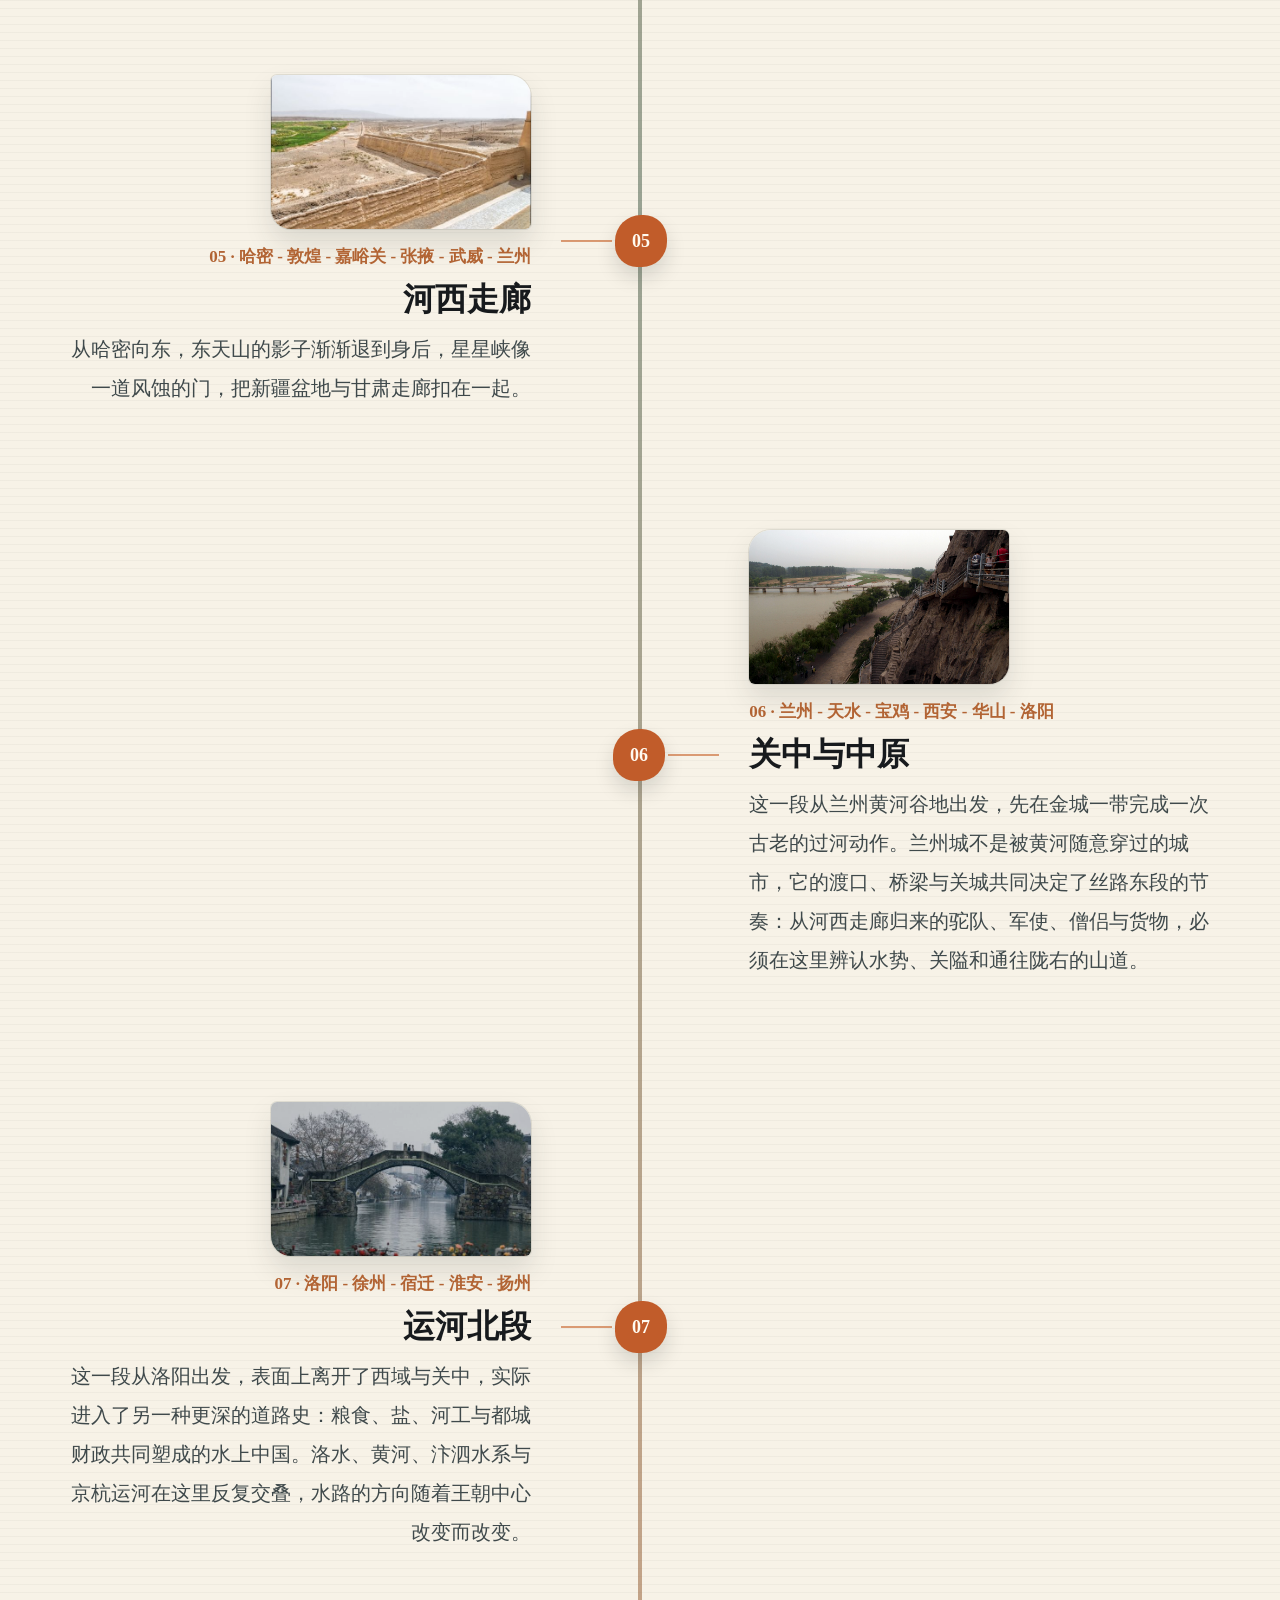
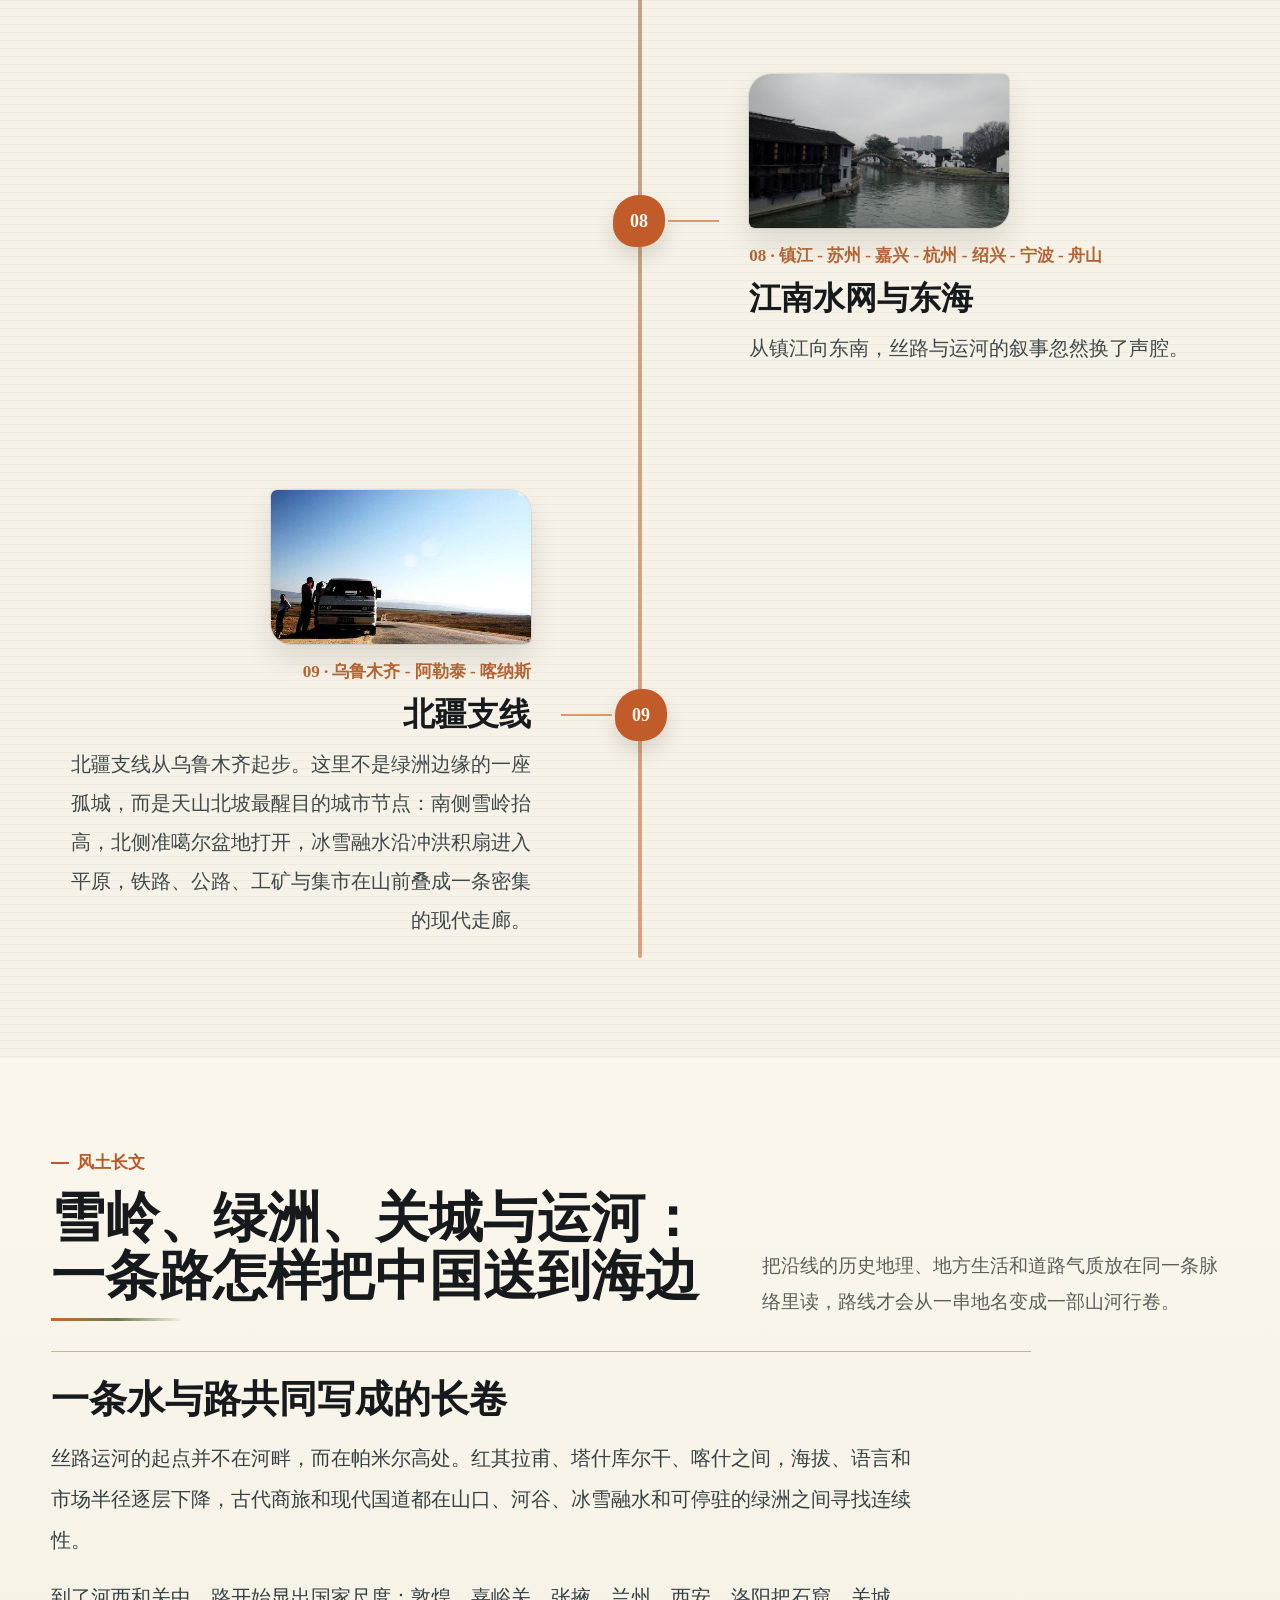
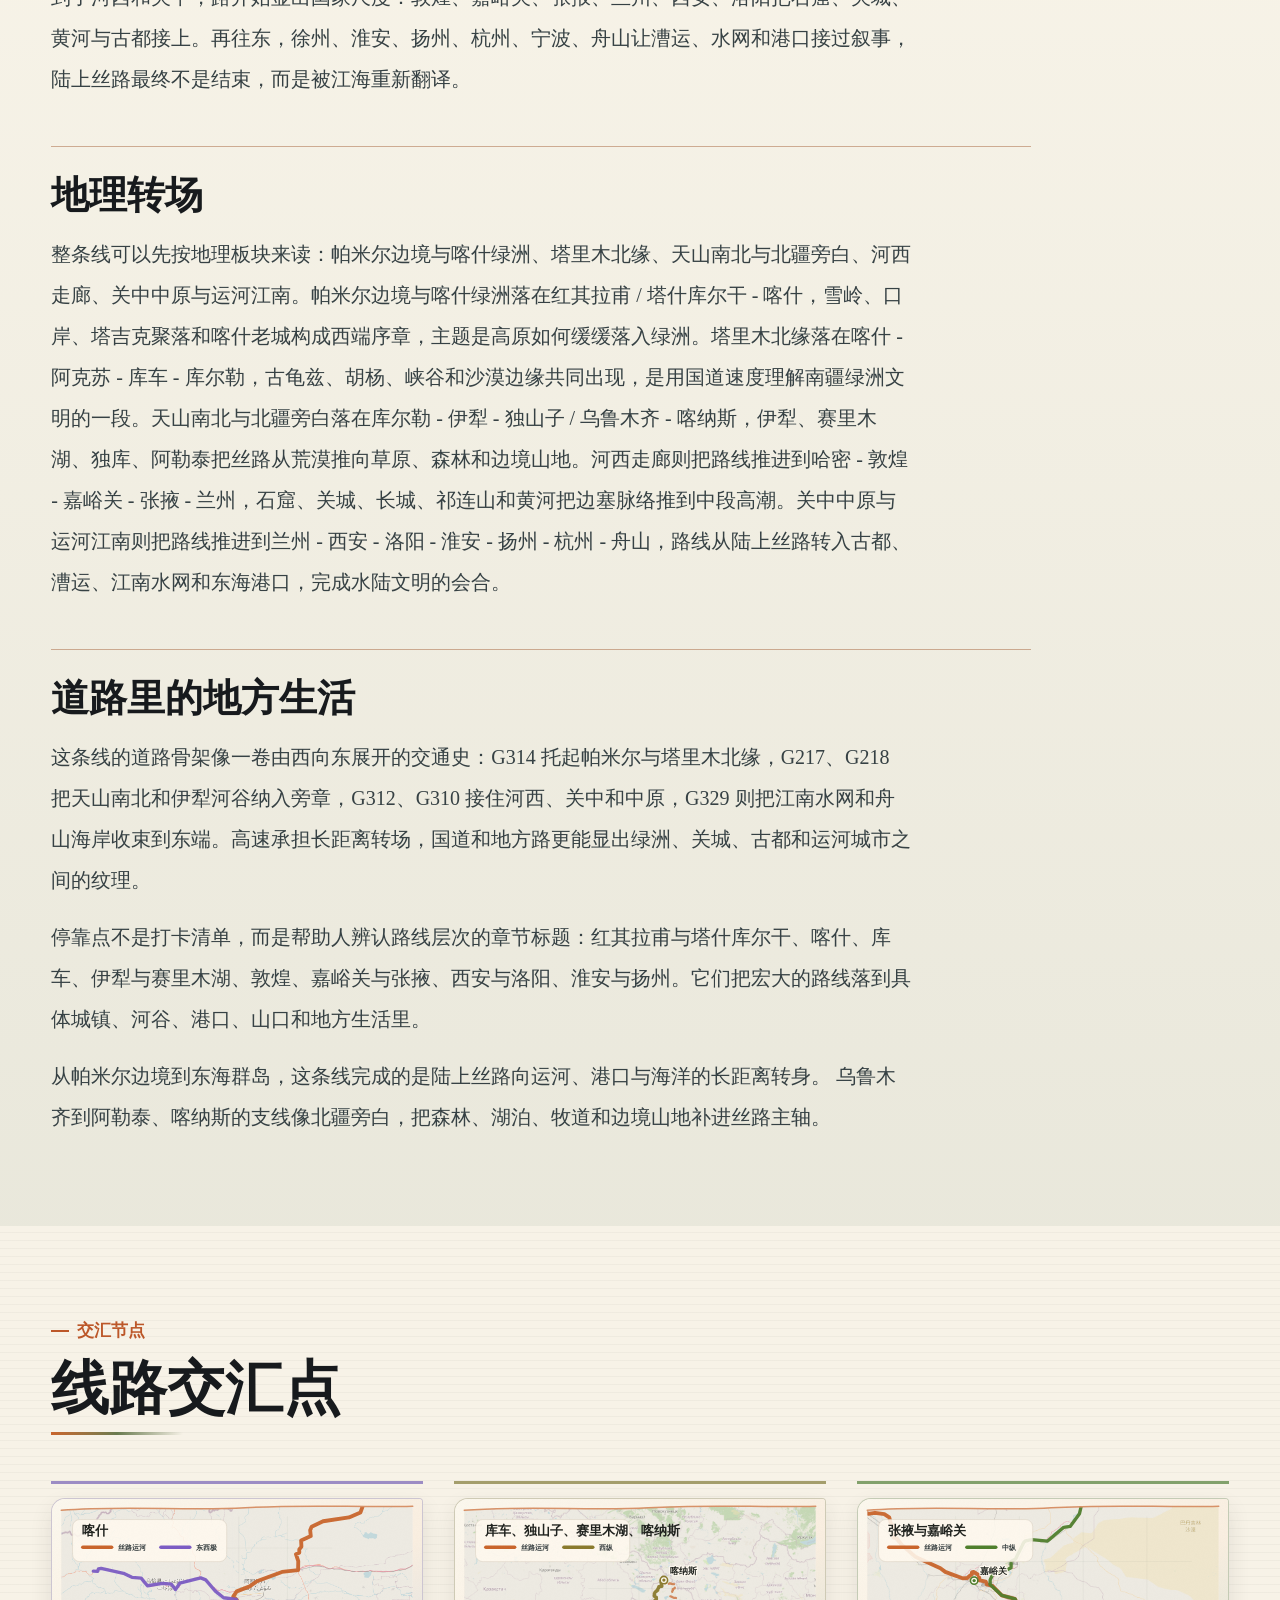
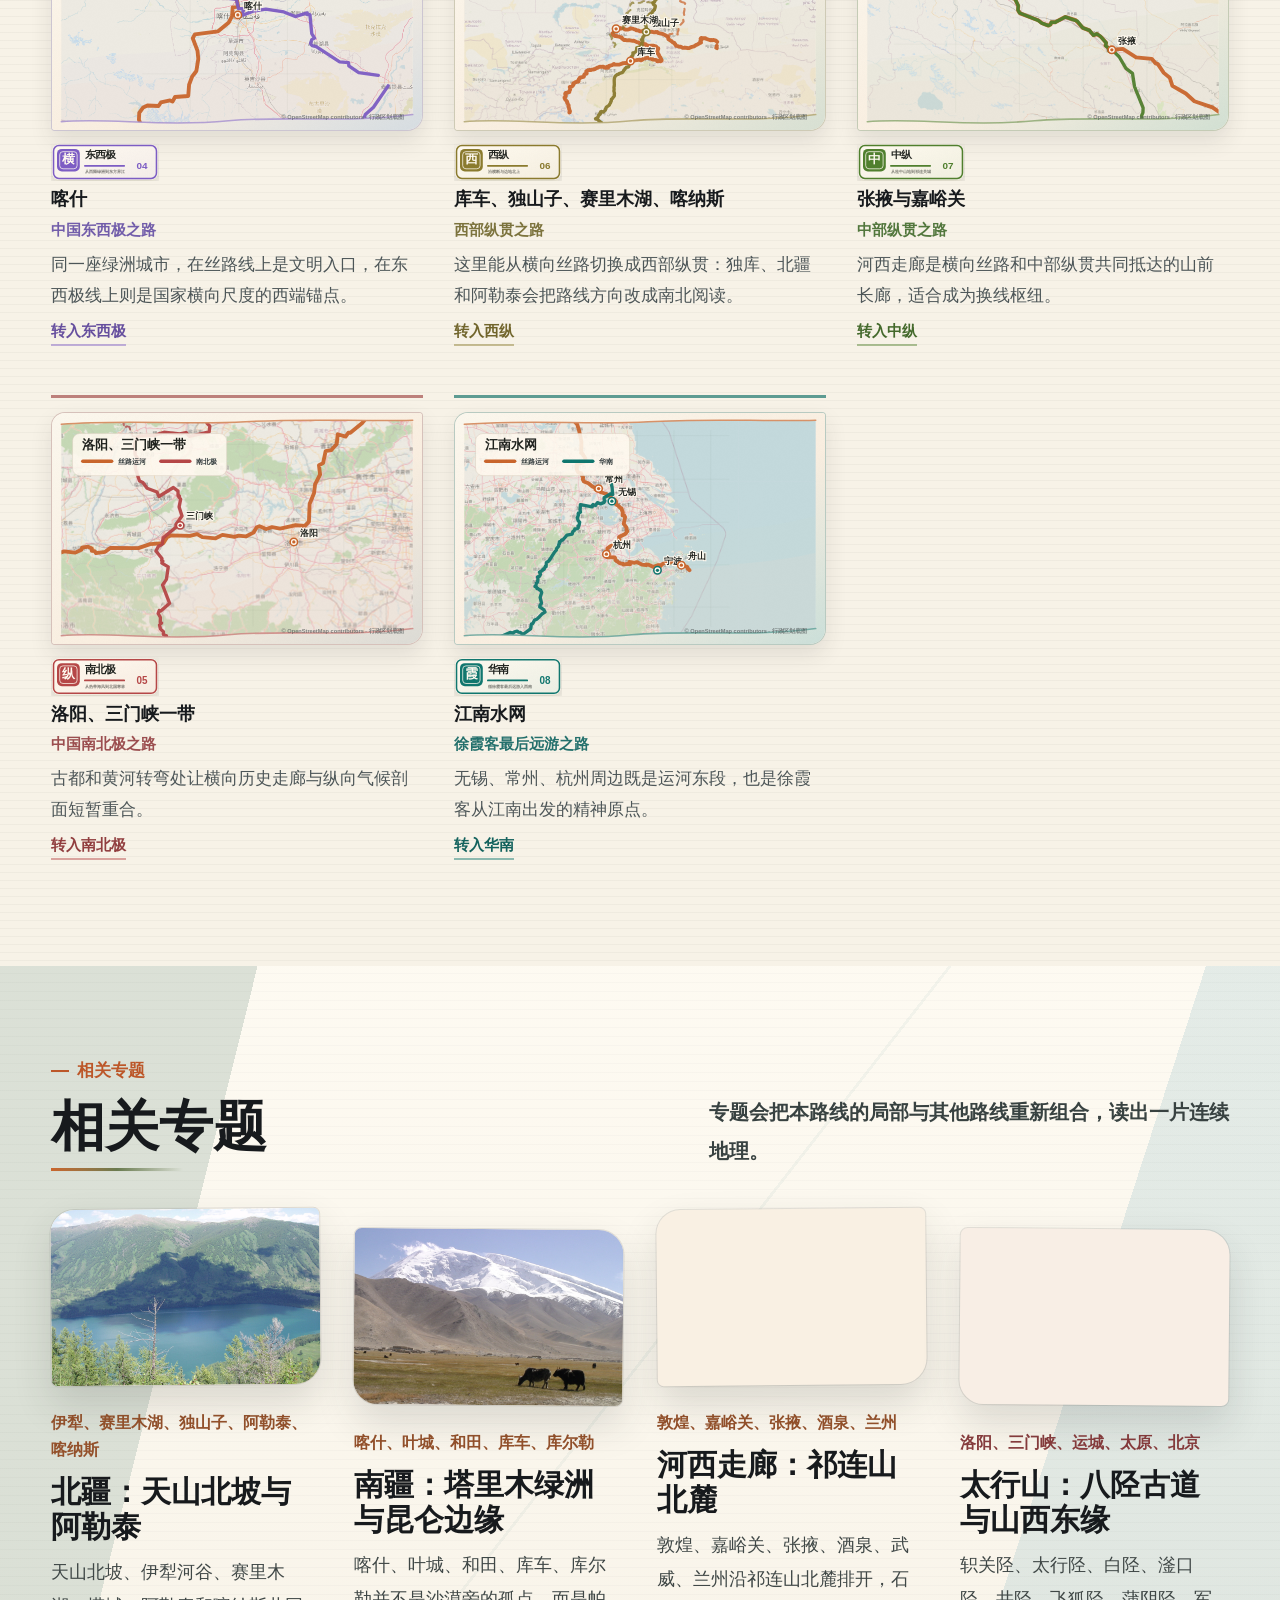
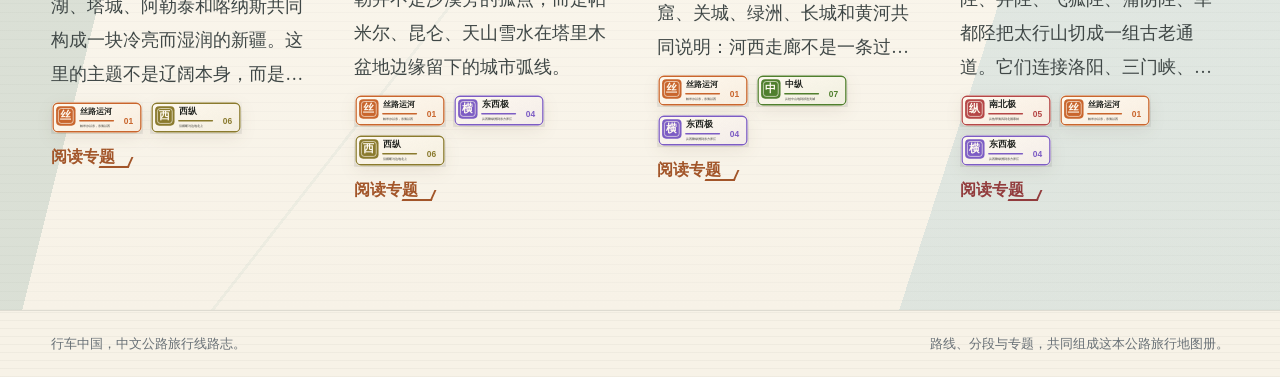
==== commit dd12919a: "Update scenic photos and page assets" ====
--- a/route.html
+++ b/route.html
@@ -8,7 +8,7 @@
       name="description"
       content="行车中国单条路线文章，展示路线地图、道路骨架、地理板块、分段入口和相关专题。"
     >
-    <link rel="stylesheet" href="styles.css?v=20260601-photos-1">
+    <link rel="stylesheet" href="styles.css?v=20260601-design-2">
   </head>
   <body>
     <header class="site-header">
@@ -197,6 +197,6 @@
       <span>路线、分段与专题，共同组成这本公路旅行地图册。</span>
     </footer>
 
-    <script src="route.js?v=20260601-photos-1" type="module"></script>
+    <script src="route.js?v=20260601-design-2" type="module"></script>
   </body>
 </html>
--- a/styles.css
+++ b/styles.css
@@ -428,6 +428,104 @@
   transform: rotate(0.12deg);
 }
 
+.atlas .atlas-map-panel {
+  align-self: center;
+  height: min(62vh, 660px);
+  min-height: min(62vh, 660px);
+  border-color: rgba(36, 78, 82, 0.2);
+  background:
+    linear-gradient(135deg, rgba(255, 252, 244, 0.96), rgba(223, 235, 227, 0.88)),
+    #e7eee9;
+  box-shadow:
+    0 28px 60px rgba(18, 42, 44, 0.18),
+    -18px 18px 0 rgba(111, 168, 183, 0.17);
+}
+
+.atlas-map-panel .map-toolbar {
+  display: none;
+}
+
+.atlas-map-panel svg {
+  cursor: default;
+}
+
+.atlas-art-paper {
+  fill: #f7f2e7;
+}
+
+.atlas-art-wash {
+  fill: none;
+  stroke-linecap: round;
+  stroke-linejoin: round;
+  stroke-width: 54;
+  opacity: 0.3;
+}
+
+.atlas-art-wash.is-green {
+  stroke: #0b7771;
+}
+
+.atlas-art-wash.is-ochre {
+  stroke: #c9652c;
+  opacity: 0.2;
+}
+
+.atlas-art-wash.is-blue {
+  stroke: #1d5f86;
+  opacity: 0.2;
+}
+
+.atlas-contour {
+  fill: none;
+  stroke: rgba(46, 58, 52, 0.15);
+  stroke-linecap: round;
+  stroke-width: 2;
+}
+
+.atlas-contour.is-vertical {
+  stroke: rgba(141, 36, 30, 0.14);
+}
+
+.atlas-art-title {
+  fill: rgba(32, 36, 39, 0.11);
+  font-family: var(--font-serif);
+  font-size: 72px;
+  font-weight: 900;
+}
+
+.atlas-route-shadow {
+  stroke-linecap: round;
+  stroke-linejoin: round;
+}
+
+.atlas-route-line,
+.atlas-route-branch {
+  filter: drop-shadow(0 4px 3px rgba(32, 36, 39, 0.18));
+}
+
+.atlas-route-group.is-selected .atlas-route-line {
+  filter: drop-shadow(0 7px 6px color-mix(in srgb, var(--route-color) 36%, transparent));
+}
+
+.atlas-route-label circle {
+  fill: #fffaf0;
+  stroke: var(--route-color);
+  stroke-width: 4;
+  filter: drop-shadow(0 8px 10px rgba(32, 36, 39, 0.16));
+}
+
+.atlas-route-label text {
+  fill: var(--route-color);
+  font-family: var(--font-ui);
+  font-size: 13px;
+  font-weight: 900;
+  letter-spacing: 0;
+}
+
+.atlas-route-group.is-selected .atlas-route-label text {
+  font-size: 15px;
+}
+
 .map-panel::before {
   content: "";
   position: absolute;
@@ -678,83 +776,97 @@
 .route-grid {
   display: grid;
   grid-template-columns: 1fr;
-  gap: 0;
-  max-width: 1180px;
+  gap: clamp(30px, 5vw, 60px);
+  max-width: 1320px;
   margin: 0 auto;
-  border-top: 3px solid rgba(23, 26, 29, 0.72);
-  border-bottom: 1px solid color-mix(in srgb, var(--mineral) 28%, var(--line));
-  background:
-    linear-gradient(90deg, rgba(247, 242, 231, 0.68), rgba(247, 242, 231, 0.34)),
-    repeating-linear-gradient(0deg, transparent 0 52px, rgba(10, 100, 95, 0.045) 52px 53px);
+  padding: clamp(8px, 1.5vw, 18px) 0;
+  background: transparent;
 }
 
 .route-card {
   position: relative;
   display: grid;
-  grid-template-columns: minmax(180px, 0.26fr) minmax(150px, 0.2fr) minmax(0, 1fr) auto;
-  gap: clamp(16px, 2.4vw, 32px);
-  min-height: 0;
-  overflow: hidden;
+  grid-template-columns: minmax(300px, 0.78fr) minmax(360px, 1fr);
+  gap: clamp(26px, 4vw, 62px);
+  min-height: clamp(350px, 33vw, 440px);
+  overflow: visible;
   align-items: center;
   border: 0;
-  border-bottom: 1px solid color-mix(in srgb, var(--card-color) 26%, var(--line));
-  border-radius: 0;
-  padding: clamp(18px, 2.4vw, 28px) 0;
-  background: transparent;
+  border-radius: 34px 8px 34px 8px;
+  padding: clamp(20px, 3.5vw, 48px);
+  background:
+    radial-gradient(circle at 14% 30%, color-mix(in srgb, var(--card-color) 18%, transparent) 0 15%, transparent 42%),
+    linear-gradient(112deg, rgba(255, 252, 244, 0.98) 0 45%, color-mix(in srgb, var(--card-color) 10%, #f7f2e7) 45% 100%);
   color: var(--ink);
   cursor: pointer;
   text-decoration: none;
   text-align: left;
-  transition: transform 160ms ease, box-shadow 160ms ease, border-color 160ms ease;
+  box-shadow:
+    0 0 0 1px color-mix(in srgb, var(--card-color) 16%, rgba(67, 58, 45, 0.13)),
+    18px 22px 0 color-mix(in srgb, var(--card-accent) 22%, rgba(94, 109, 98, 0.1));
+  transition: transform 180ms ease, box-shadow 180ms ease;
 }
 
 .route-card-photo {
   position: relative;
+  grid-column: 1;
+  grid-row: 1;
+  align-self: center;
   overflow: hidden;
   margin: 0;
-  border-radius: 28px 7px 24px 7px;
+  aspect-ratio: 16 / 10.5;
+  width: 100%;
+  height: clamp(260px, 30vw, 390px);
+  min-height: 0;
+  border-radius: 34px 7px 34px 7px;
   background: color-mix(in srgb, var(--card-color) 8%, #fbf7ed);
   box-shadow:
-    0 0 0 1px rgba(56, 62, 58, 0.11),
-    0 16px 30px rgba(42, 48, 45, 0.14);
-  transform: rotate(-0.8deg);
+    0 0 0 1px rgba(56, 62, 58, 0.12),
+    0 24px 42px rgba(42, 48, 45, 0.17);
+  transform: rotate(-1.2deg);
 }
 
 .route-card:nth-child(2n) .route-card-photo {
-  border-radius: 7px 26px 7px 24px;
-  transform: rotate(0.7deg);
+  border-radius: 7px 34px 7px 34px;
+  transform: rotate(1deg);
 }
 
 .route-card-photo img {
   display: block;
   width: 100%;
-  aspect-ratio: 4 / 3;
+  height: 100%;
   object-fit: cover;
-  filter: saturate(0.92) contrast(1.04);
+  object-position: center;
+  filter: saturate(0.96) contrast(1.05);
 }
 
 .route-card::before {
   content: "";
   position: absolute;
-  top: clamp(18px, 2.4vw, 28px);
-  bottom: clamp(18px, 2.4vw, 28px);
-  left: 0;
-  width: 5px;
+  top: clamp(22px, 3vw, 42px);
+  bottom: clamp(22px, 3vw, 42px);
+  left: clamp(14px, 2.4vw, 34px);
+  width: 7px;
   border: 0;
   border-radius: 999px;
-  background: var(--card-color);
+  background:
+    linear-gradient(var(--card-color), color-mix(in srgb, var(--card-accent) 72%, var(--card-color)));
   pointer-events: none;
+  z-index: 2;
 }
 
 .route-card::after {
   content: attr(data-order);
-  justify-self: end;
-  color: color-mix(in srgb, var(--card-color) 72%, #243034);
+  position: absolute;
+  right: clamp(22px, 3vw, 42px);
+  bottom: clamp(20px, 2.8vw, 40px);
+  color: color-mix(in srgb, var(--card-color) 62%, #243034);
   font-family: var(--font-serif);
-  font-size: clamp(38px, 4.2vw, 64px);
+  font-size: clamp(56px, 7vw, 108px);
   font-weight: 900;
   line-height: 1;
-  opacity: 0.28;
+  opacity: 0.13;
+  pointer-events: none;
 }
 
 .route-card:nth-child(2n) {
@@ -767,28 +879,42 @@
 
 .route-card:hover,
 .route-card.is-active {
-  transform: translateX(8px);
-  box-shadow: none;
+  transform: translateY(-6px);
+  box-shadow:
+    0 0 0 1px color-mix(in srgb, var(--card-color) 24%, rgba(67, 58, 45, 0.16)),
+    22px 28px 0 color-mix(in srgb, var(--card-accent) 28%, rgba(94, 109, 98, 0.12));
 }
 
 .route-card.is-active {
-  border-color: color-mix(in srgb, var(--card-color) 54%, var(--line));
+  border-color: transparent;
 }
 
 .route-card-top {
-  display: grid;
-  gap: 10px;
+  position: absolute;
+  left: clamp(34px, 5vw, 76px);
+  bottom: clamp(24px, 4vw, 54px);
+  z-index: 3;
+  display: grid;
+  grid-template-columns: minmax(132px, 188px);
+  gap: 8px;
   align-items: center;
-  min-width: 0;
-  padding-left: 20px;
+  width: min(210px, 32vw);
+  min-width: 150px;
+  border-radius: 14px 4px 14px 4px;
+  padding: 10px;
+  background: rgba(255, 252, 244, 0.88);
+  box-shadow:
+    0 0 0 1px rgba(255, 252, 244, 0.72),
+    0 18px 30px rgba(35, 42, 39, 0.18);
+  backdrop-filter: blur(12px);
 }
 
 .card-logo {
   display: block;
-  width: min(176px, 100%);
+  width: 100%;
   height: auto;
   object-fit: contain;
-  filter: drop-shadow(0 9px 14px rgba(21, 25, 30, 0.12));
+  filter: drop-shadow(0 8px 10px rgba(21, 25, 30, 0.12));
 }
 
 .route-mini-badge,
@@ -806,39 +932,43 @@
 
 .route-card-top small {
   display: block;
-  width: fit-content;
-  border-left: 3px solid var(--card-color);
+  width: 100%;
+  border-left: 4px solid var(--card-color);
   border-radius: 0;
-  padding: 2px 0 2px 8px;
+  padding: 2px 0 2px 9px;
   background: transparent;
   color: color-mix(in srgb, var(--card-color) 74%, #2a3033);
   font-family: var(--font-kai);
-  font-size: 17px;
+  font-size: 18px;
   font-weight: 900;
+  line-height: 1.35;
 }
 
 .route-card-body {
+  grid-column: 2;
+  grid-row: 1;
   min-width: 0;
+  padding-right: clamp(22px, 6vw, 90px);
 }
 
 .route-card h3 {
   margin-top: 0;
   color: #171a1d;
-  font-size: clamp(34px, 3.3vw, 50px);
-  line-height: 1.15;
+  font-size: clamp(42px, 5vw, 78px);
+  line-height: 1.04;
   text-shadow: none;
 }
 
 .route-card p {
   display: block;
   overflow: visible;
-  max-width: 680px;
-  margin: 10px 0 0;
+  max-width: 620px;
+  margin: 18px 0 0;
   -webkit-box-orient: initial;
   color: #3f494b;
   font-family: var(--font-reading);
-  font-size: clamp(20px, 1.3vw, 23px);
-  line-height: 1.9;
+  font-size: clamp(21px, 1.55vw, 26px);
+  line-height: 1.82;
   -webkit-line-clamp: initial;
 }
 
@@ -1403,7 +1533,50 @@
 }
 
 .topic-map-panel {
+  height: min(68vh, 700px);
   min-height: min(68vh, 700px);
+}
+
+.topic-map-section .route-map-shell {
+  align-items: start;
+}
+
+.topic-map-left {
+  display: grid;
+  gap: clamp(18px, 3vw, 30px);
+  min-width: 0;
+}
+
+.topic-map-notes {
+  position: relative;
+  display: grid;
+  gap: 12px;
+  border-left: 7px solid var(--topic-accent, var(--theme));
+  border-radius: 0 8px 28px 0;
+  padding: clamp(18px, 2.6vw, 28px) clamp(16px, 3vw, 34px);
+  background:
+    linear-gradient(112deg, rgba(255, 252, 244, 0.9), color-mix(in srgb, var(--topic-accent, var(--theme)) 8%, rgba(247, 242, 231, 0.78)));
+  box-shadow:
+    0 0 0 1px rgba(56, 62, 58, 0.1),
+    14px 16px 0 color-mix(in srgb, var(--topic-accent, var(--theme)) 16%, transparent);
+}
+
+.topic-map-notes h2 {
+  font-size: clamp(34px, 4vw, 52px);
+  line-height: 1.05;
+}
+
+.topic-map-notes > p {
+  margin: 0;
+  color: color-mix(in srgb, var(--topic-accent, var(--theme)) 74%, #202427);
+  font-family: var(--font-reading);
+  font-size: clamp(18px, 1.3vw, 22px);
+  font-weight: 800;
+  line-height: 1.8;
+}
+
+.topic-map-panel svg {
+  height: 100%;
 }
 
 .topic-map-legend {
@@ -1810,10 +1983,10 @@
 }
 
 .segments {
-  display: grid;
+  display: flex;
   position: relative;
-  grid-template-columns: minmax(0, 1fr) 72px minmax(0, 1fr);
-  gap: 8px 0;
+  flex-direction: column;
+  gap: clamp(34px, 5vw, 62px);
   max-width: 1180px;
   margin: 0 auto;
   counter-reset: segment-card;
@@ -1837,6 +2010,7 @@
   position: relative;
   display: grid;
   align-content: start;
+  width: calc(50% - 58px);
   min-height: 168px;
   border: 0;
   border-radius: 0;
@@ -1859,9 +2033,14 @@
     0 14px 28px rgba(42, 48, 45, 0.13);
 }
 
-.segment-card:nth-child(even) .segment-card-photo {
+.segment-card:nth-child(odd) .segment-card-photo {
   margin-left: auto;
   border-radius: 6px 22px 6px 20px;
+}
+
+.segment-card:nth-child(even) .segment-card-photo {
+  margin-left: 0;
+  border-radius: 22px 6px 20px 6px;
 }
 
 .segment-card-photo img {
@@ -1873,20 +2052,21 @@
 }
 
 .segment-card:nth-child(odd) {
-  grid-column: 1;
+  align-self: flex-start;
   padding-right: clamp(22px, 4vw, 56px);
+  text-align: right;
 }
 
 .segment-card:nth-child(even) {
-  grid-column: 3;
+  align-self: flex-end;
   padding-left: clamp(22px, 4vw, 56px);
-  transform: translateY(46px);
+  transform: none;
 }
 
 .segment-card::before {
   content: counter(segment-card, decimal-leading-zero);
   position: absolute;
-  top: clamp(22px, 2.4vw, 34px);
+  top: 50%;
   display: grid;
   width: 52px;
   height: 52px;
@@ -1898,31 +2078,33 @@
   font-size: 18px;
   font-weight: 900;
   box-shadow: 0 10px 20px rgba(21, 25, 30, 0.14);
+  transform: translateY(-50%);
 }
 
 .segment-card:nth-child(odd)::before {
-  right: -62px;
+  right: -85px;
 }
 
 .segment-card:nth-child(even)::before {
-  left: -62px;
+  left: -85px;
 }
 
 .segment-card::after {
   content: "";
   position: absolute;
-  top: calc(clamp(22px, 2.4vw, 34px) + 25px);
+  top: 50%;
   width: clamp(34px, 4vw, 58px);
   height: 2px;
   background: color-mix(in srgb, var(--theme) 62%, transparent);
+  transform: translateY(-50%);
 }
 
 .segment-card:nth-child(odd)::after {
-  right: 0;
+  right: -30px;
 }
 
 .segment-card:nth-child(even)::after {
-  left: 0;
+  left: -30px;
 }
 
 .segment-card:hover,
@@ -1932,7 +2114,7 @@
 
 .segment-card:nth-child(even):hover,
 .segment-card:nth-child(even):focus-visible {
-  transform: translateY(44px);
+  transform: translateX(-3px);
 }
 
 .segment-card span {
@@ -2743,7 +2925,7 @@
   }
 
   .segments {
-    grid-template-columns: minmax(0, 1fr) 56px minmax(0, 1fr);
+    gap: clamp(26px, 5vw, 44px);
   }
 
   .segment-card:nth-child(odd) {
@@ -2830,10 +3012,17 @@
   .segment-card,
   .segment-card:nth-child(odd),
   .segment-card:nth-child(even) {
-    grid-column: 1;
+    width: auto;
+    align-self: stretch;
     min-height: 0;
     padding: 18px 0 22px 18px;
+    text-align: left;
     transform: none;
+  }
+
+  .segment-card:nth-child(odd) .segment-card-photo,
+  .segment-card:nth-child(even) .segment-card-photo {
+    margin-left: 0;
   }
 
   .segment-card:nth-child(even):hover,
@@ -2852,6 +3041,7 @@
     width: 42px;
     height: 42px;
     font-size: 15px;
+    transform: none;
   }
 
   .segment-card::after,
@@ -2861,13 +3051,33 @@
     left: -10px;
     right: auto;
     width: 28px;
+    transform: none;
   }
 
   .route-card {
     grid-template-columns: 1fr;
-    gap: 12px;
+    gap: 24px;
     min-height: 0;
-    padding: 20px 0;
+    padding: 20px;
+  }
+
+  .route-card-photo {
+    grid-column: 1;
+    grid-row: 1;
+    height: clamp(230px, 64vw, 330px);
+  }
+
+  .route-card-top {
+    top: clamp(180px, 55vw, 276px);
+    bottom: auto;
+    left: 38px;
+    width: min(210px, calc(100% - 76px));
+  }
+
+  .route-card-body {
+    grid-column: 1;
+    grid-row: 2;
+    padding-right: 0;
   }
 
   .route-card::after {
@@ -2887,6 +3097,10 @@
     width: min(168px, 58vw);
   }
 
+  .route-card-top .card-logo {
+    width: 100%;
+  }
+
   .route-home-actions {
     flex-direction: column;
     align-items: stretch;
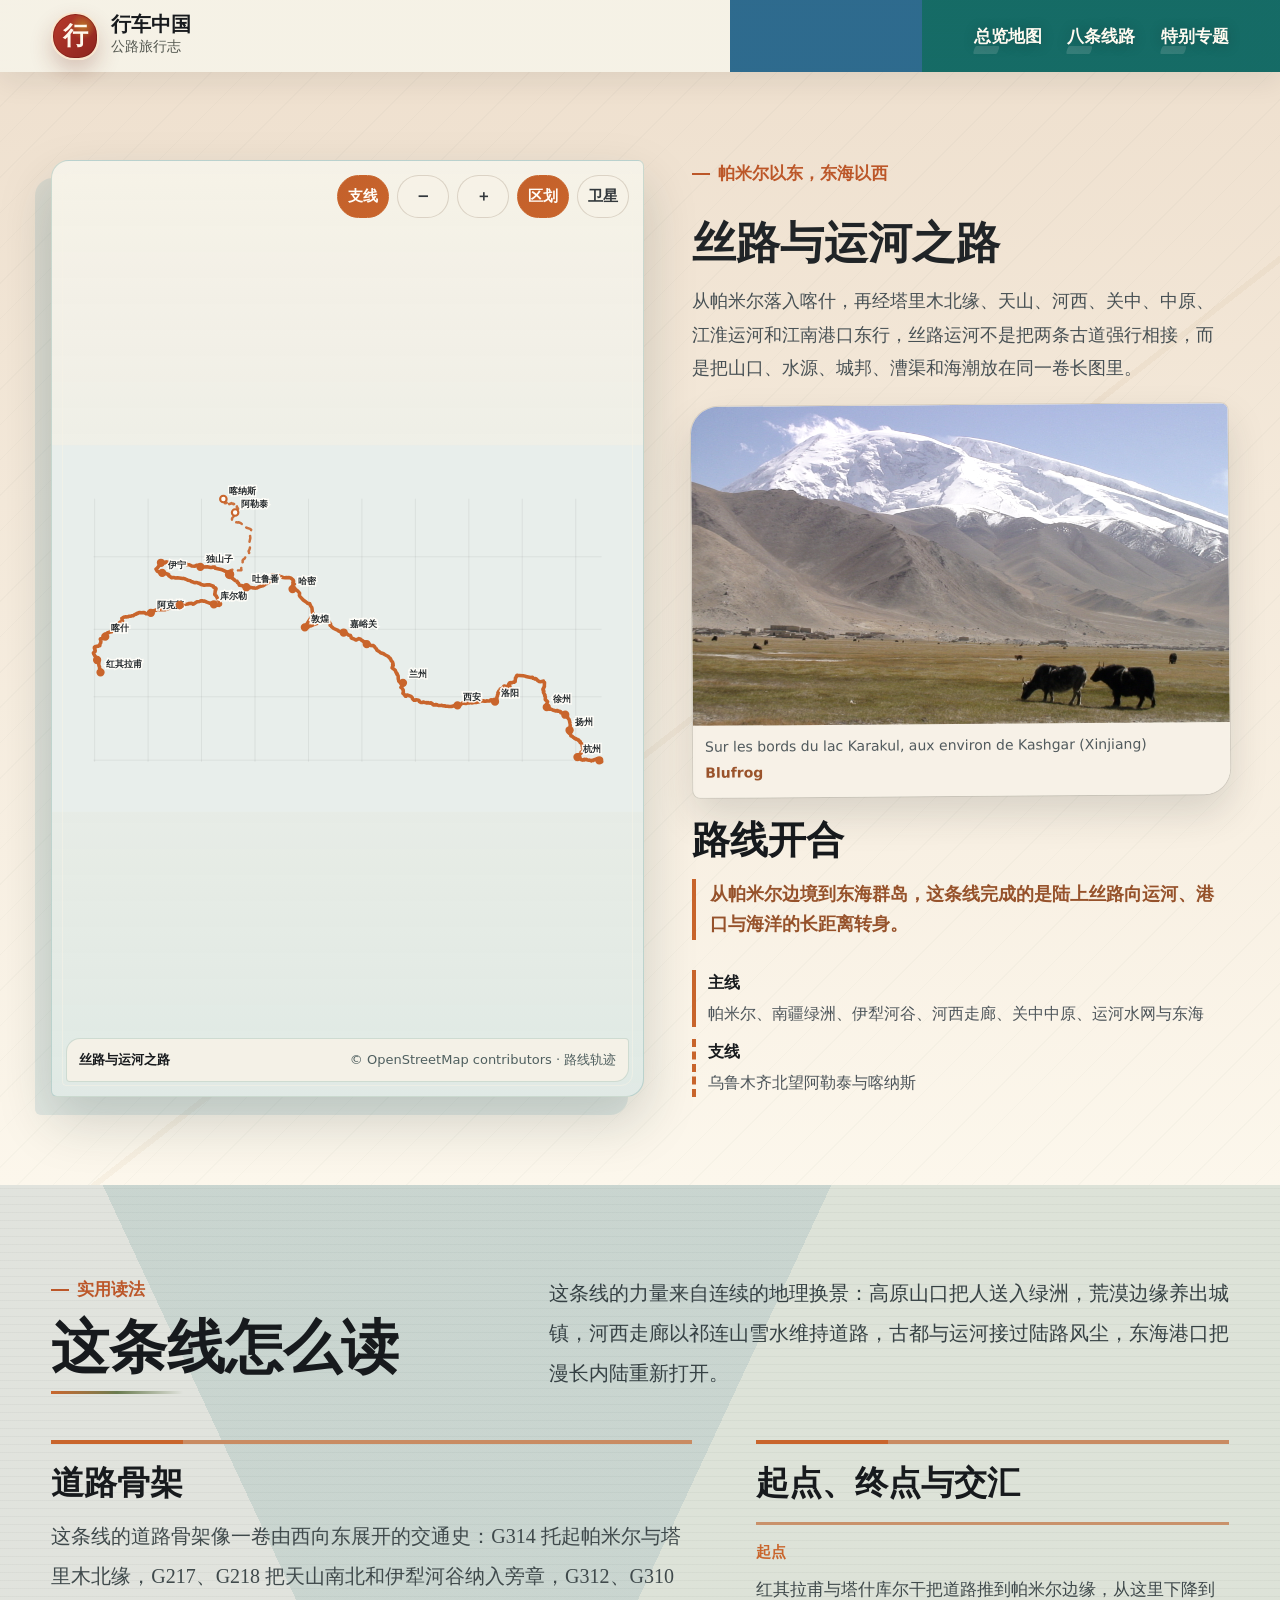
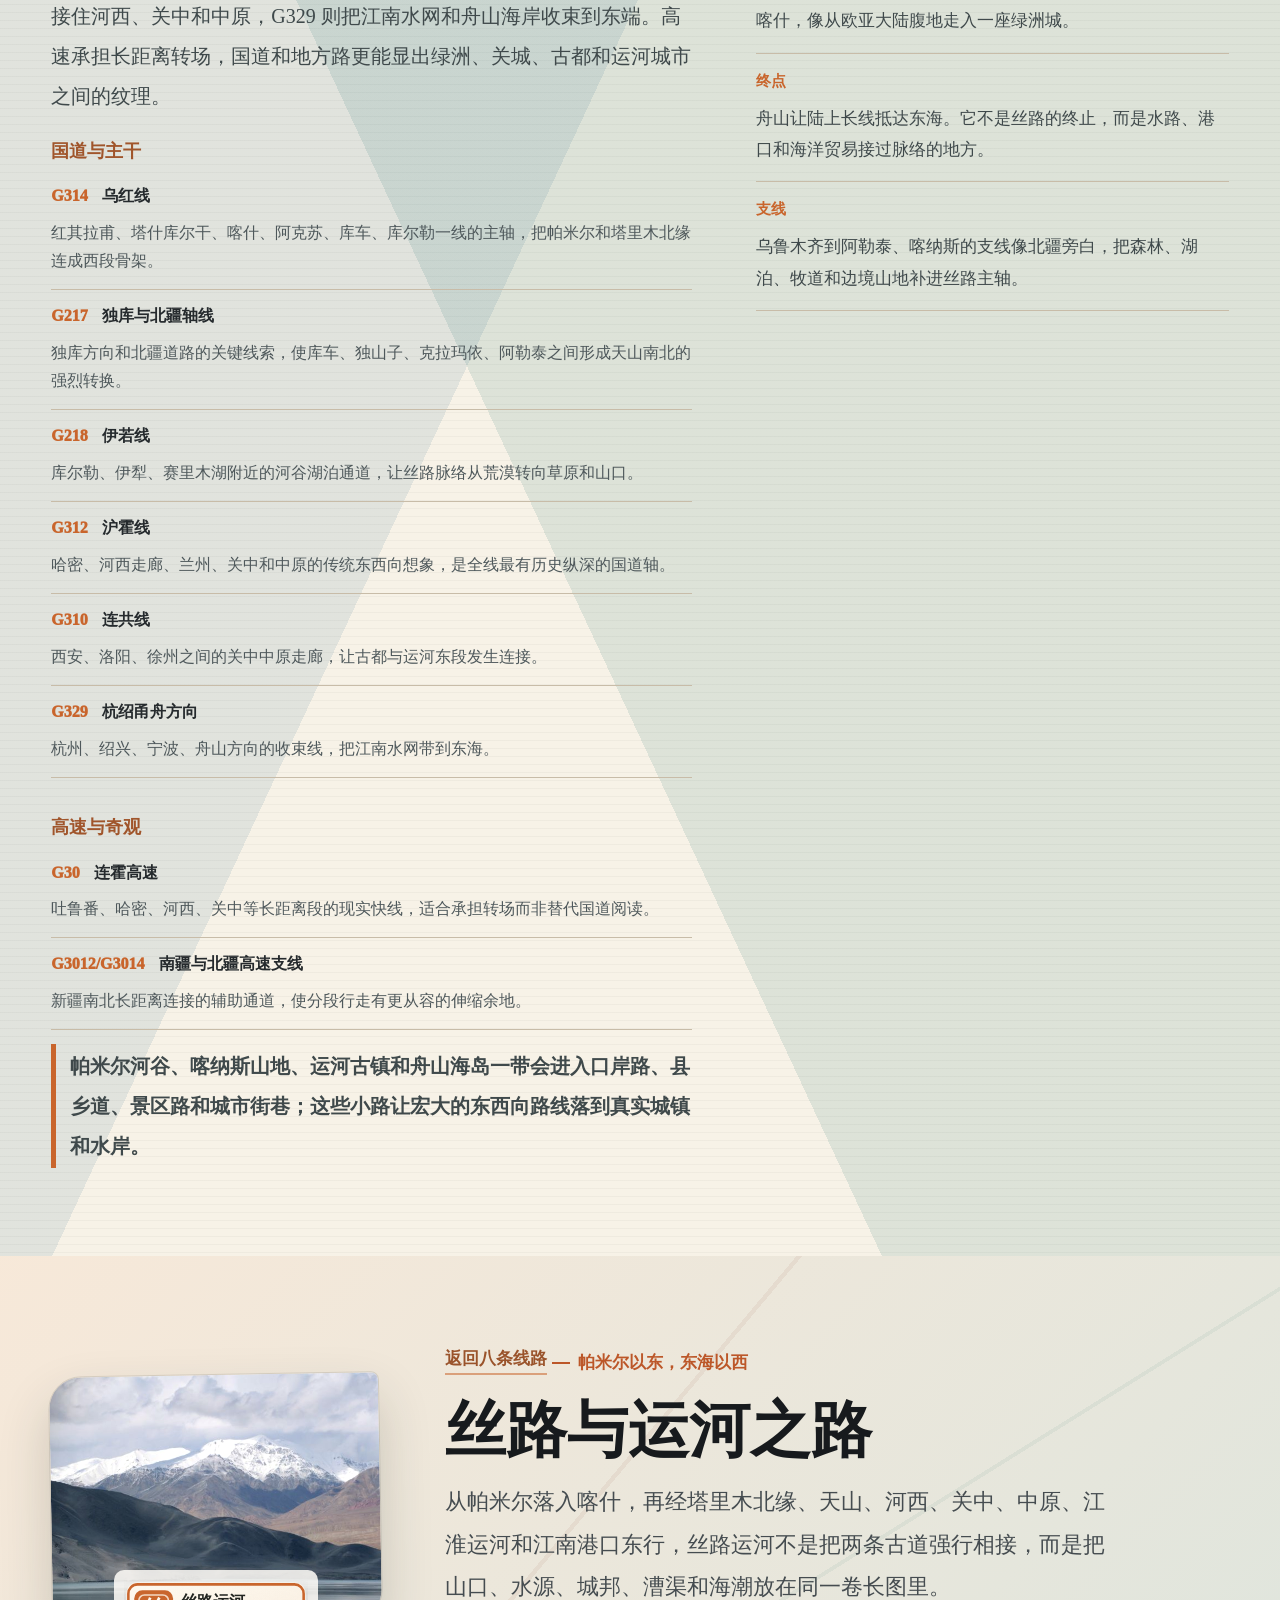
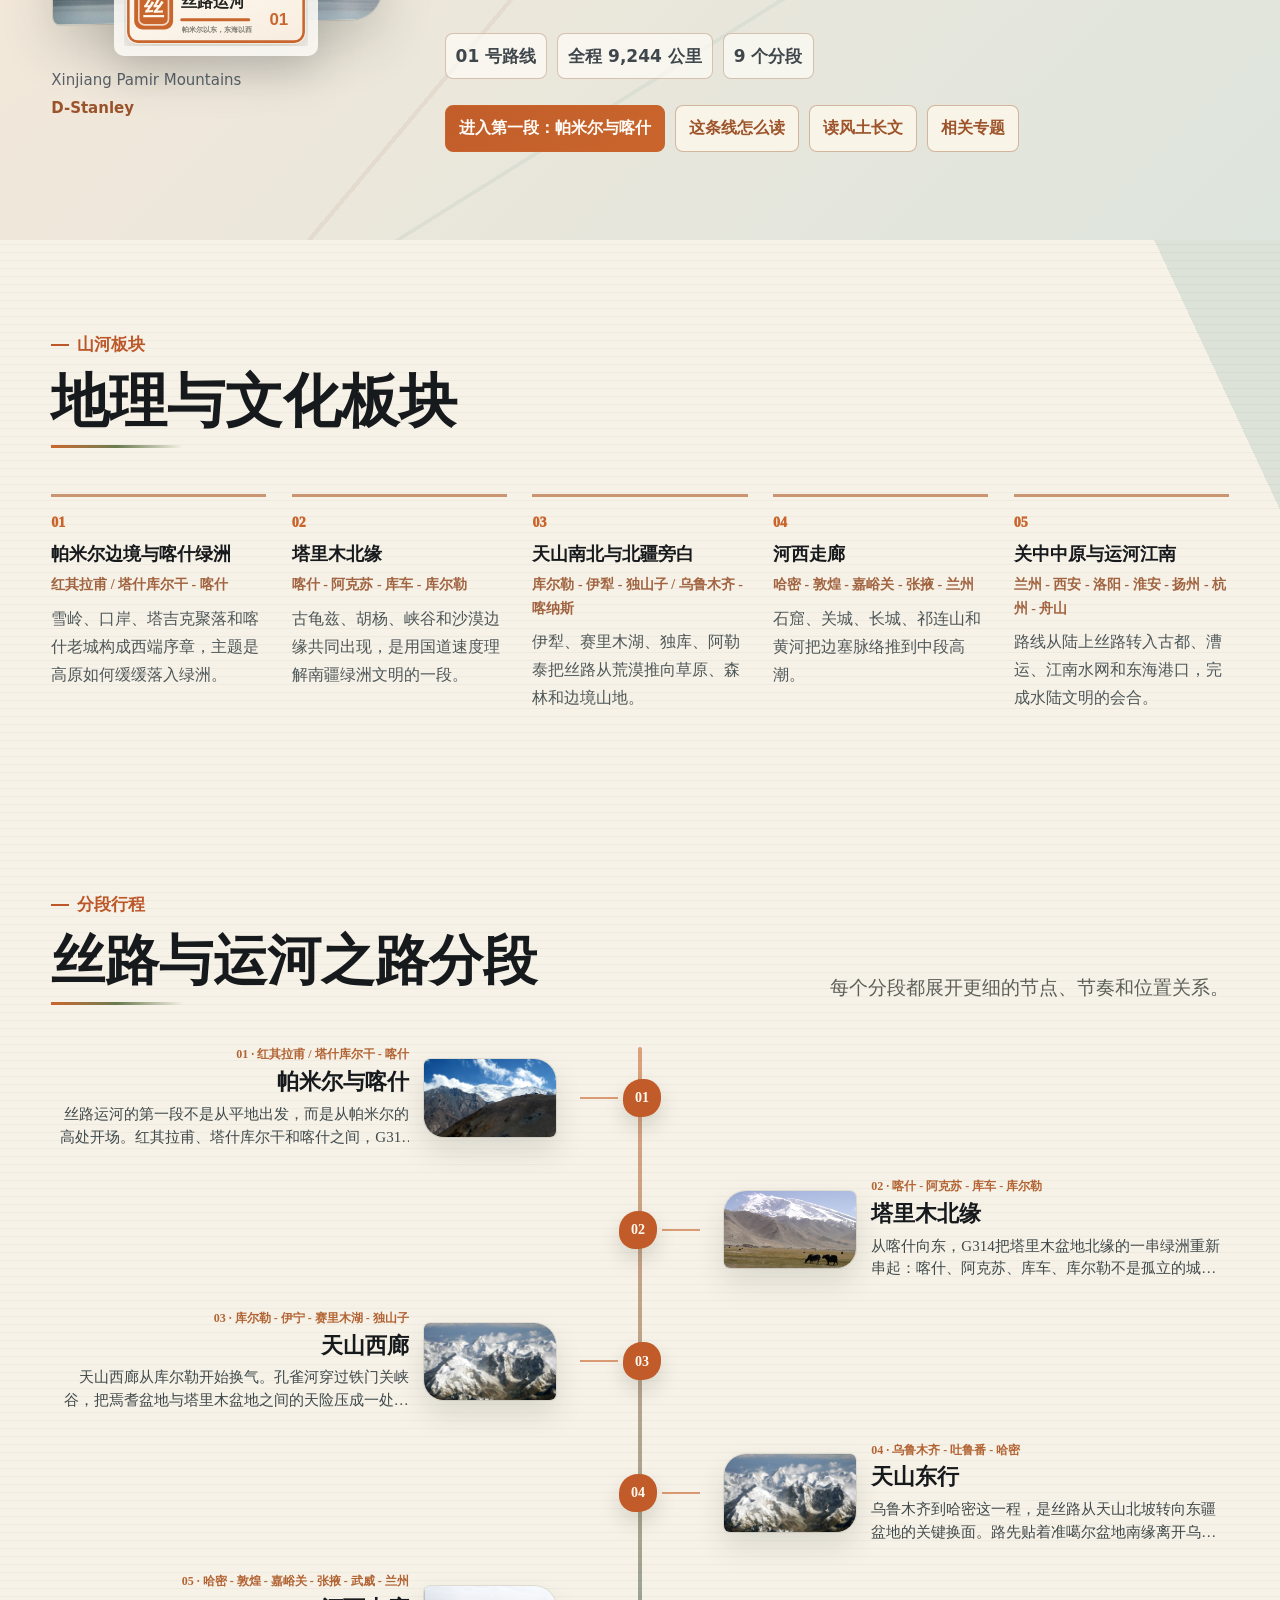
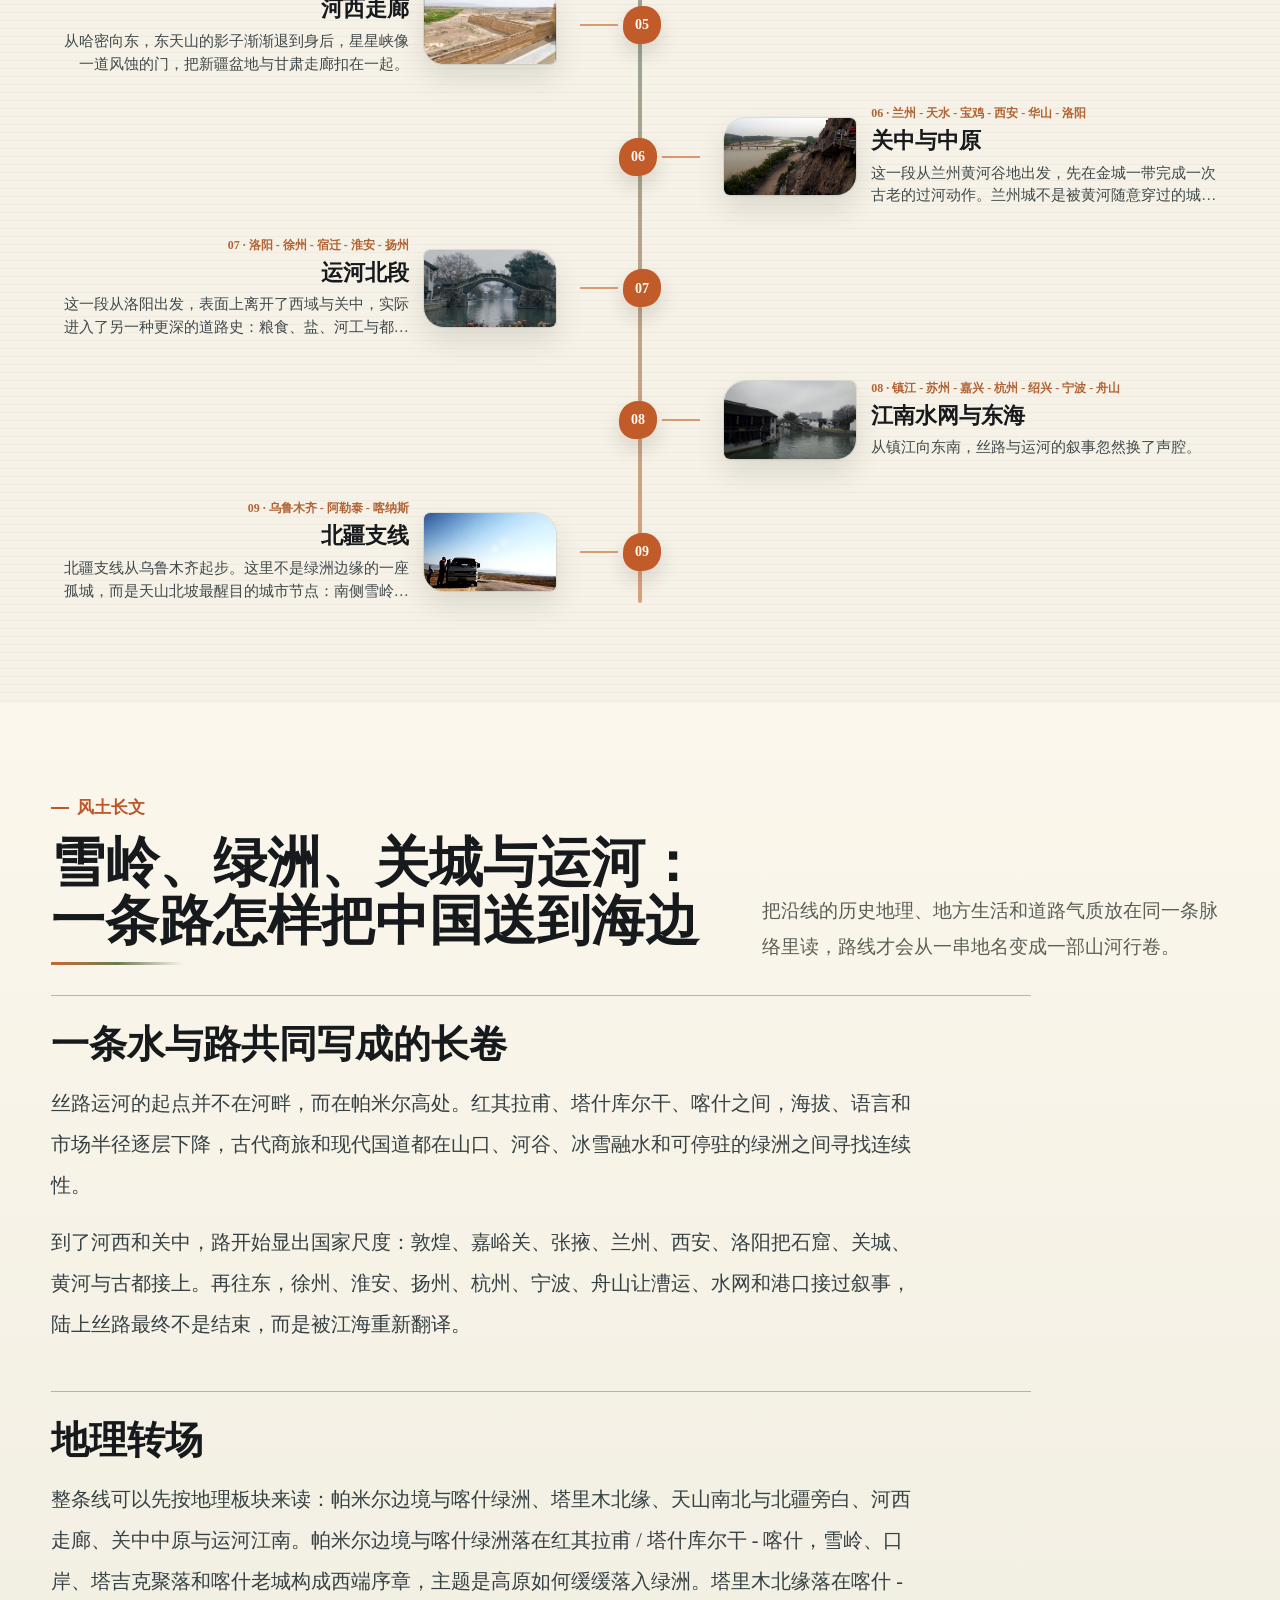
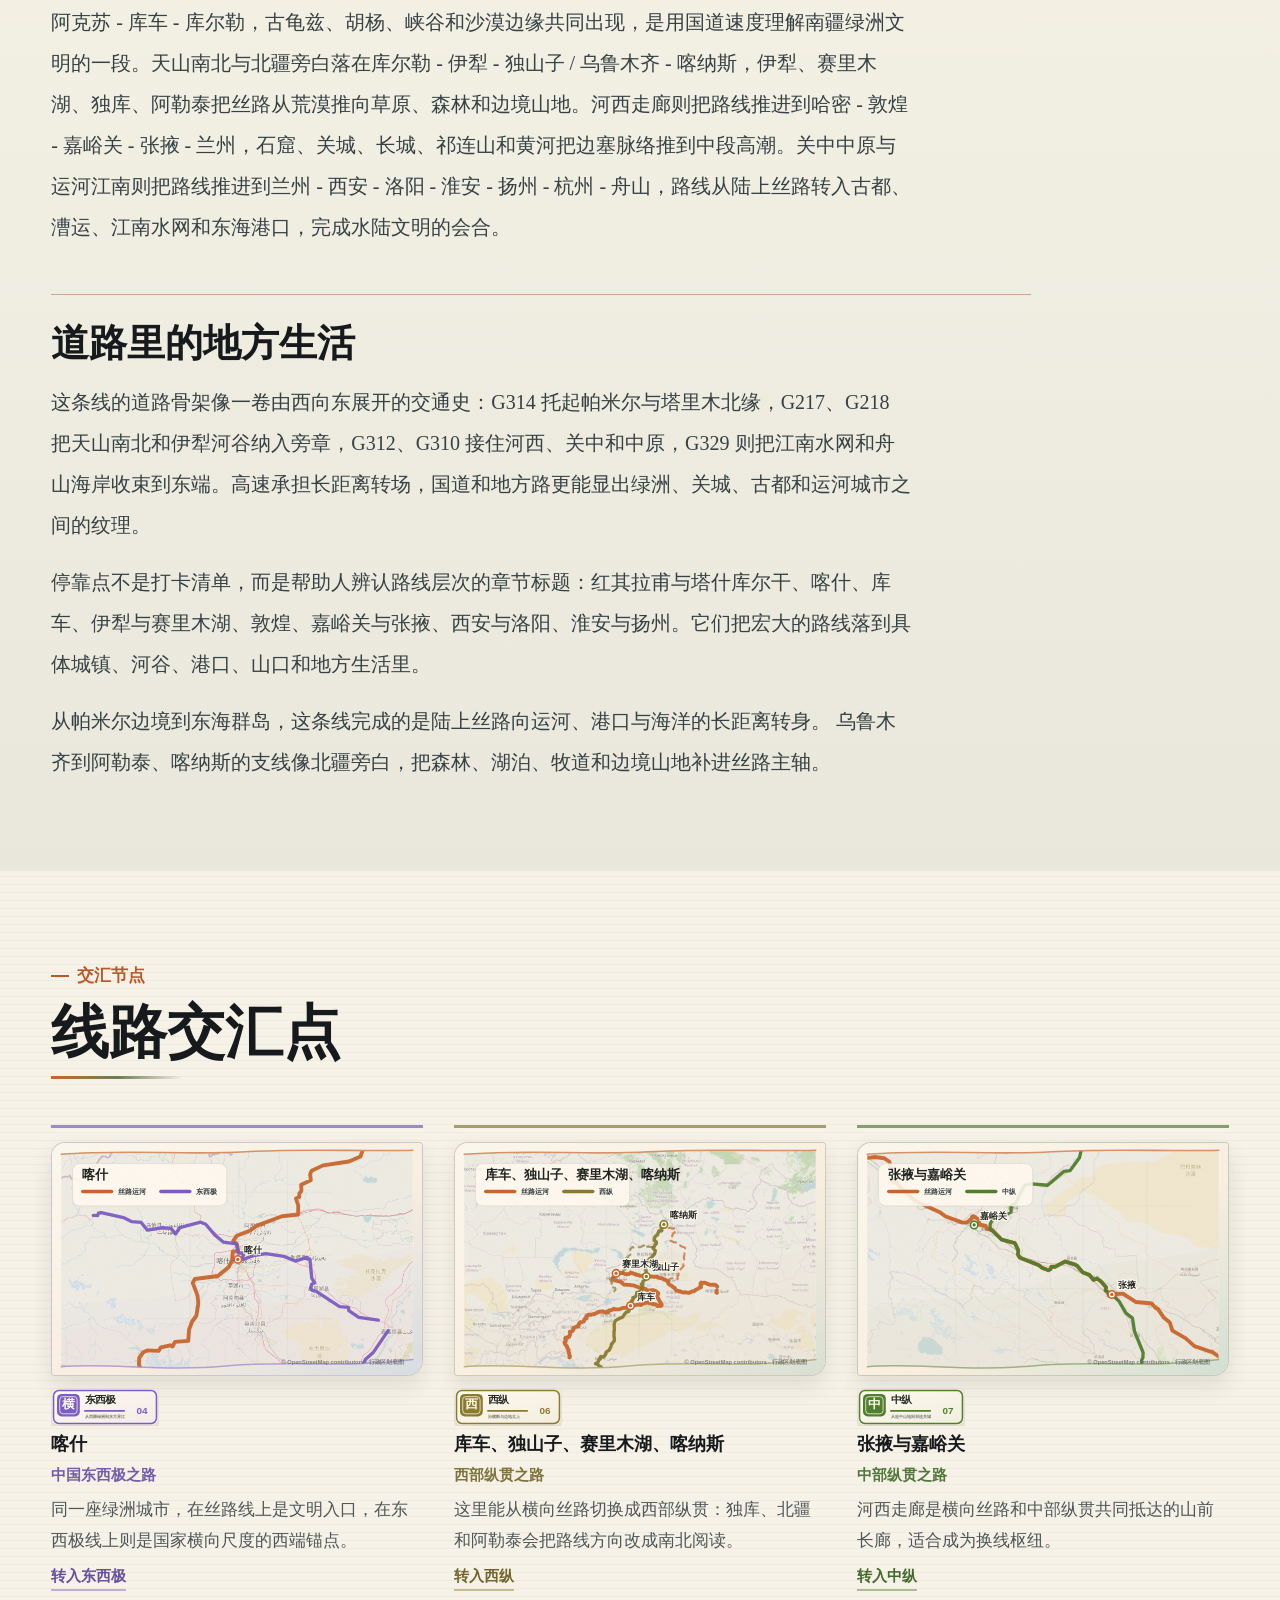
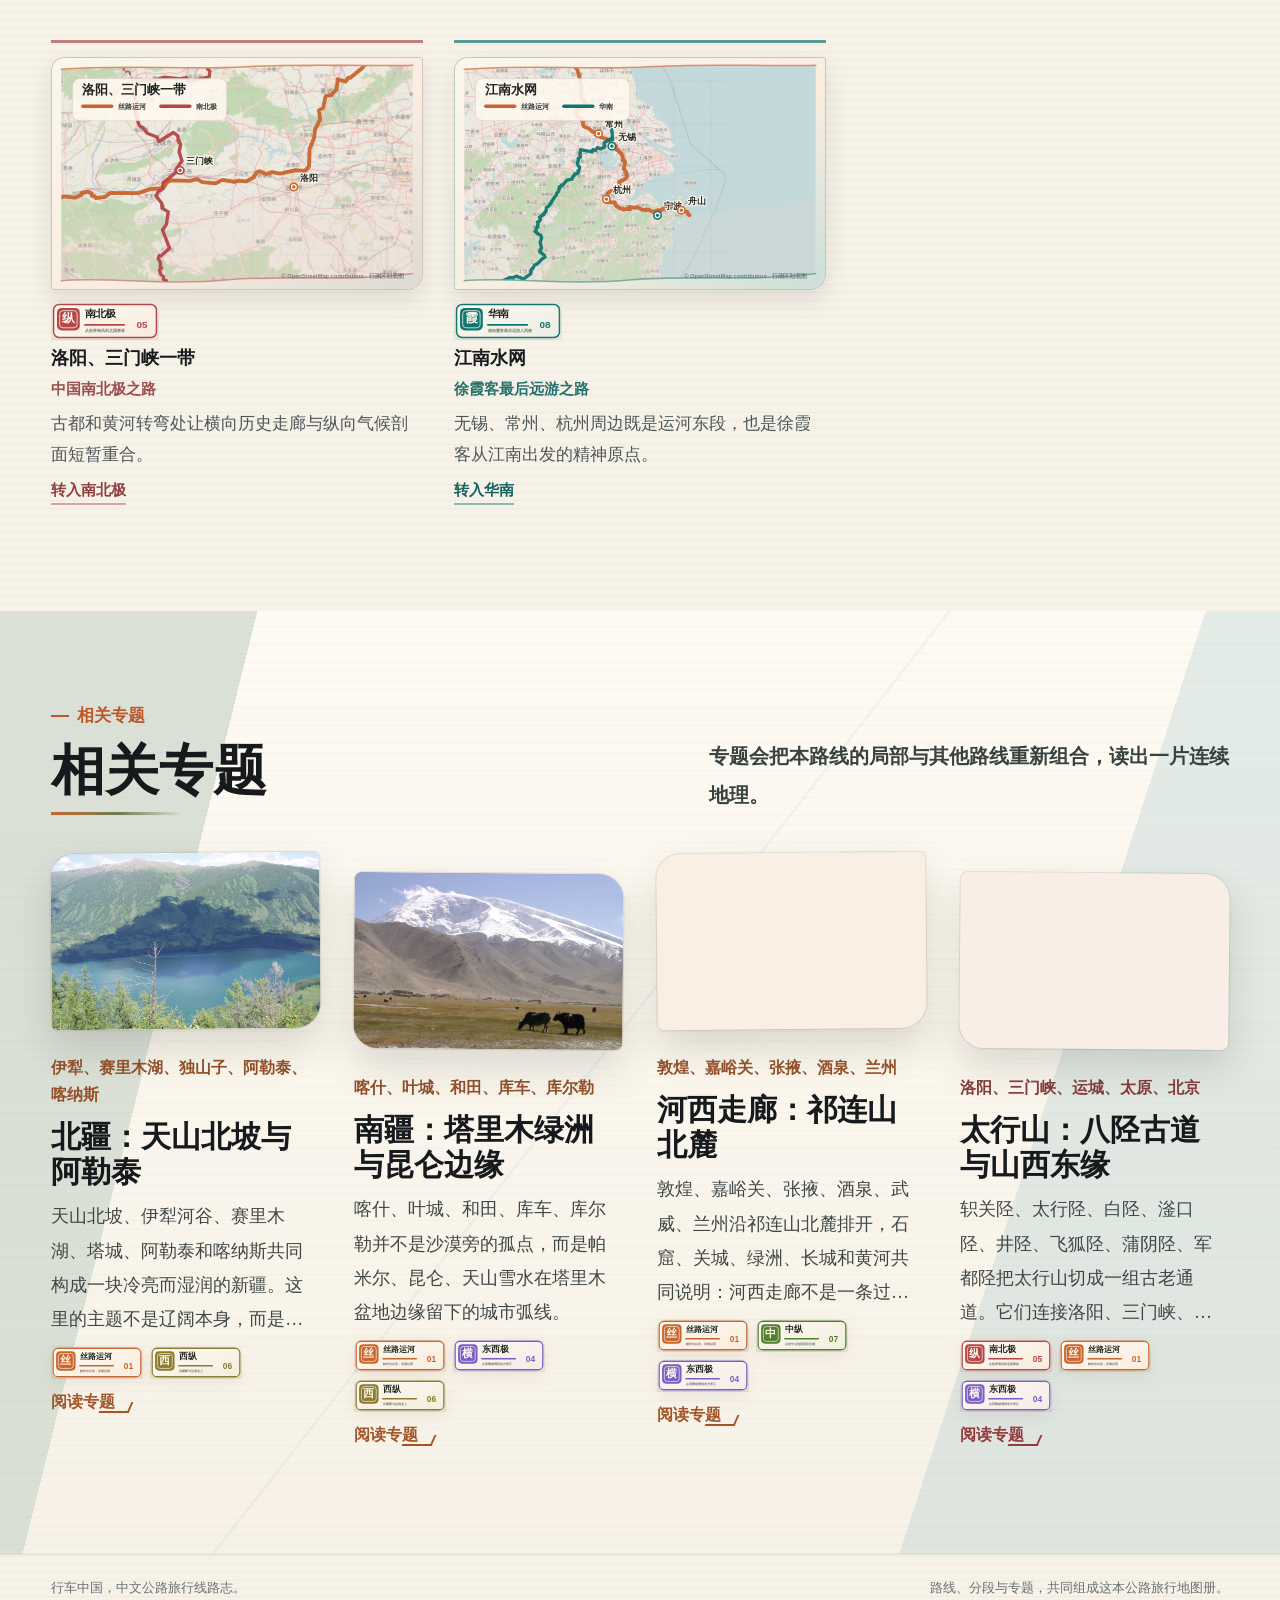
==== commit 74fb477c: "Fix mobile route logos and homepage map behavior" ====
--- a/route.html
+++ b/route.html
@@ -8,7 +8,7 @@
       name="description"
       content="行车中国单条路线文章，展示路线地图、道路骨架、地理板块、分段入口和相关专题。"
     >
-    <link rel="stylesheet" href="styles.css?v=20260601-design-2">
+    <link rel="stylesheet" href="styles.css?v=20260620-map-mobile">
   </head>
   <body>
     <header class="site-header">
--- a/styles.css
+++ b/styles.css
@@ -432,21 +432,21 @@
   align-self: center;
   height: min(62vh, 660px);
   min-height: min(62vh, 660px);
-  border-color: rgba(36, 78, 82, 0.2);
-  background:
-    linear-gradient(135deg, rgba(255, 252, 244, 0.96), rgba(223, 235, 227, 0.88)),
-    #e7eee9;
+  border-color: rgba(36, 78, 82, 0.24);
+  background:
+    linear-gradient(180deg, rgba(247, 242, 231, 0.72), rgba(232, 239, 235, 0.56)),
+    #e8efeb;
   box-shadow:
-    0 28px 60px rgba(18, 42, 44, 0.18),
-    -18px 18px 0 rgba(111, 168, 183, 0.17);
+    0 24px 52px rgba(18, 42, 44, 0.18),
+    -14px 14px 0 rgba(111, 168, 183, 0.14);
 }
 
 .atlas-map-panel .map-toolbar {
-  display: none;
+  display: flex;
 }
 
 .atlas-map-panel svg {
-  cursor: default;
+  cursor: grab;
 }
 
 .atlas-art-paper {
@@ -490,6 +490,82 @@
   fill: rgba(32, 36, 39, 0.11);
   font-family: var(--font-serif);
   font-size: 72px;
+  font-weight: 900;
+}
+
+.china-outline-layer {
+  pointer-events: none;
+}
+
+.china-outline-halo {
+  fill: rgba(255, 250, 240, 0.2);
+  stroke: rgba(255, 250, 240, 0.62);
+  stroke-linejoin: round;
+  stroke-width: 18;
+  filter: drop-shadow(0 22px 22px rgba(32, 36, 39, 0.14));
+}
+
+.china-outline-halo.is-island {
+  stroke-width: 10;
+}
+
+.china-land {
+  fill: rgba(255, 250, 240, 0.56);
+  stroke: rgba(38, 50, 50, 0.36);
+  stroke-linejoin: round;
+  stroke-width: 2.6;
+}
+
+.china-land.is-island {
+  fill: rgba(255, 250, 240, 0.5);
+  stroke-width: 2.1;
+}
+
+.china-art-line-layer {
+  mix-blend-mode: multiply;
+}
+
+.china-art-line {
+  fill: none;
+  stroke-linecap: round;
+  stroke-linejoin: round;
+}
+
+.china-art-line.is-plateau {
+  stroke: rgba(141, 36, 30, 0.26);
+  stroke-dasharray: 18 18;
+  stroke-width: 5.6;
+}
+
+.china-art-line.is-yellow-river {
+  stroke: rgba(201, 145, 45, 0.38);
+  stroke-width: 6.4;
+}
+
+.china-art-line.is-yangtze {
+  stroke: rgba(29, 95, 134, 0.34);
+  stroke-width: 6.8;
+}
+
+.china-art-line.is-mountain {
+  stroke: rgba(10, 100, 95, 0.3);
+  stroke-dasharray: 10 12;
+  stroke-width: 4.6;
+}
+
+.china-art-line.is-hu-line {
+  stroke: rgba(32, 36, 39, 0.14);
+  stroke-dasharray: 3 13;
+  stroke-width: 3.8;
+}
+
+.china-map-label {
+  fill: rgba(37, 42, 45, 0.38);
+  paint-order: stroke;
+  stroke: rgba(255, 250, 240, 0.76);
+  stroke-width: 5;
+  font-family: var(--font-kai);
+  font-size: 18px;
   font-weight: 900;
 }
 
@@ -1983,10 +2059,12 @@
 }
 
 .segments {
+  --segment-card-width: calc(50% - 46px);
+  --segment-step: clamp(126px, 9.5vw, 146px);
   display: flex;
   position: relative;
   flex-direction: column;
-  gap: clamp(34px, 5vw, 62px);
+  gap: clamp(2px, 0.45vw, 6px);
   max-width: 1180px;
   margin: 0 auto;
   counter-reset: segment-card;
@@ -2009,12 +2087,15 @@
 .segment-card {
   position: relative;
   display: grid;
-  align-content: start;
-  width: calc(50% - 58px);
-  min-height: 168px;
+  grid-template-columns: minmax(0, 1fr) clamp(104px, 10.6vw, 132px);
+  gap: 4px clamp(10px, 1.2vw, 16px);
+  align-content: center;
+  align-items: center;
+  width: var(--segment-card-width);
+  min-height: var(--segment-step);
   border: 0;
   border-radius: 0;
-  padding: clamp(18px, 2.4vw, 30px) 0;
+  padding: clamp(4px, 0.8vw, 9px) 0;
   background: transparent;
   color: inherit;
   counter-increment: segment-card;
@@ -2024,8 +2105,8 @@
 
 .segment-card-photo {
   overflow: hidden;
-  width: min(260px, 100%);
-  margin: 0 0 14px;
+  width: 100%;
+  margin: 0;
   border-radius: 22px 6px 20px 6px;
   background: #fbf7ed;
   box-shadow:
@@ -2034,11 +2115,15 @@
 }
 
 .segment-card:nth-child(odd) .segment-card-photo {
-  margin-left: auto;
+  grid-column: 2;
+  grid-row: 1 / span 3;
+  margin-left: 0;
   border-radius: 6px 22px 6px 20px;
 }
 
 .segment-card:nth-child(even) .segment-card-photo {
+  grid-column: 1;
+  grid-row: 1 / span 3;
   margin-left: 0;
   border-radius: 22px 6px 20px 6px;
 }
@@ -2046,21 +2131,34 @@
 .segment-card-photo img {
   display: block;
   width: 100%;
-  aspect-ratio: 16 / 9.5;
+  aspect-ratio: 16 / 9.4;
   object-fit: cover;
   filter: saturate(0.9) contrast(1.04);
 }
 
 .segment-card:nth-child(odd) {
   align-self: flex-start;
-  padding-right: clamp(22px, 4vw, 56px);
+  padding-right: clamp(18px, 3vw, 38px);
   text-align: right;
 }
 
 .segment-card:nth-child(even) {
   align-self: flex-end;
-  padding-left: clamp(22px, 4vw, 56px);
+  grid-template-columns: clamp(104px, 10.6vw, 132px) minmax(0, 1fr);
+  padding-left: clamp(18px, 3vw, 38px);
   transform: none;
+}
+
+.segment-card:nth-child(odd) > span,
+.segment-card:nth-child(odd) > h3,
+.segment-card:nth-child(odd) > p {
+  grid-column: 1;
+}
+
+.segment-card:nth-child(even) > span,
+.segment-card:nth-child(even) > h3,
+.segment-card:nth-child(even) > p {
+  grid-column: 2;
 }
 
 .segment-card::before {
@@ -2068,43 +2166,43 @@
   position: absolute;
   top: 50%;
   display: grid;
-  width: 52px;
-  height: 52px;
+  width: 38px;
+  height: 38px;
   place-items: center;
   border-radius: 50% 45% 48% 42%;
   background: color-mix(in srgb, var(--theme) 86%, var(--seal));
   color: #fffaf0;
   font-family: var(--font-serif);
-  font-size: 18px;
+  font-size: 14px;
   font-weight: 900;
   box-shadow: 0 10px 20px rgba(21, 25, 30, 0.14);
   transform: translateY(-50%);
 }
 
 .segment-card:nth-child(odd)::before {
-  right: -85px;
+  right: -67px;
 }
 
 .segment-card:nth-child(even)::before {
-  left: -85px;
+  left: -67px;
 }
 
 .segment-card::after {
   content: "";
   position: absolute;
   top: 50%;
-  width: clamp(34px, 4vw, 58px);
+  width: clamp(24px, 3vw, 42px);
   height: 2px;
   background: color-mix(in srgb, var(--theme) 62%, transparent);
   transform: translateY(-50%);
 }
 
 .segment-card:nth-child(odd)::after {
-  right: -30px;
+  right: -24px;
 }
 
 .segment-card:nth-child(even)::after {
-  left: -30px;
+  left: -24px;
 }
 
 .segment-card:hover,
@@ -2120,24 +2218,29 @@
 .segment-card span {
   color: color-mix(in srgb, var(--theme) 72%, #78624a);
   font-family: var(--font-kai);
-  font-size: 17px;
+  font-size: clamp(12px, 0.86vw, 14px);
   font-weight: 800;
+  line-height: 1.32;
 }
 
 .segment-card h3 {
-  margin-top: 9px;
+  margin-top: 3px;
   color: #171a1d;
-  font-size: clamp(31px, 2.5vw, 40px);
-  line-height: 1.16;
+  font-size: clamp(22px, 1.55vw, 27px);
+  line-height: 1.12;
 }
 
 .segment-card p {
-  max-width: 520px;
-  margin: 12px 0 0;
+  display: -webkit-box;
+  overflow: hidden;
+  -webkit-box-orient: vertical;
+  -webkit-line-clamp: 2;
+  max-width: 390px;
+  margin: 4px 0 0;
   color: #3f494b;
   font-family: var(--font-reading);
-  font-size: clamp(20px, 1.28vw, 22px);
-  line-height: 1.95;
+  font-size: clamp(15px, 0.9vw, 17px);
+  line-height: 1.52;
 }
 
 .article-section {
@@ -2925,23 +3028,25 @@
   }
 
   .segments {
-    gap: clamp(26px, 5vw, 44px);
+    --segment-card-width: calc(50% - 38px);
+    --segment-step: clamp(126px, 14vw, 142px);
+    gap: clamp(2px, 0.45vw, 6px);
   }
 
   .segment-card:nth-child(odd) {
-    padding-right: 34px;
+    padding-right: 26px;
   }
 
   .segment-card:nth-child(even) {
-    padding-left: 34px;
+    padding-left: 26px;
   }
 
   .segment-card:nth-child(odd)::before {
-    right: -53px;
+    right: -57px;
   }
 
   .segment-card:nth-child(even)::before {
-    left: -53px;
+    left: -57px;
   }
 
   .geo-blocks {
@@ -3012,6 +3117,8 @@
   .segment-card,
   .segment-card:nth-child(odd),
   .segment-card:nth-child(even) {
+    grid-template-columns: 1fr;
+    gap: 0;
     width: auto;
     align-self: stretch;
     min-height: 0;
@@ -3022,7 +3129,18 @@
 
   .segment-card:nth-child(odd) .segment-card-photo,
   .segment-card:nth-child(even) .segment-card-photo {
+    grid-column: auto;
+    grid-row: auto;
     margin-left: 0;
+  }
+
+  .segment-card:nth-child(odd) > span,
+  .segment-card:nth-child(odd) > h3,
+  .segment-card:nth-child(odd) > p,
+  .segment-card:nth-child(even) > span,
+  .segment-card:nth-child(even) > h3,
+  .segment-card:nth-child(even) > p {
+    grid-column: auto;
   }
 
   .segment-card:nth-child(even):hover,
@@ -3056,7 +3174,7 @@
 
   .route-card {
     grid-template-columns: 1fr;
-    gap: 24px;
+    gap: 16px;
     min-height: 0;
     padding: 20px;
   }
@@ -3068,15 +3186,20 @@
   }
 
   .route-card-top {
-    top: clamp(180px, 55vw, 276px);
+    position: relative;
+    top: auto;
     bottom: auto;
-    left: 38px;
+    left: auto;
+    grid-column: 1;
+    grid-row: 2;
     width: min(210px, calc(100% - 76px));
+    min-width: 0;
+    margin: 0 0 0 18px;
   }
 
   .route-card-body {
     grid-column: 1;
-    grid-row: 2;
+    grid-row: 3;
     padding-right: 0;
   }
 
@@ -3114,9 +3237,18 @@
     width: min(390px, 88vw);
   }
 
+  .route-home-logo {
+    gap: 10px;
+  }
+
   .route-logo-mark {
-    width: min(210px, 62vw);
-    margin-top: -50px;
+    width: min(176px, 54vw);
+    margin-top: 8px;
+    padding: 8px;
+  }
+
+  .route-photo-credit {
+    max-width: min(390px, 88vw);
   }
 
   .section-heading {
